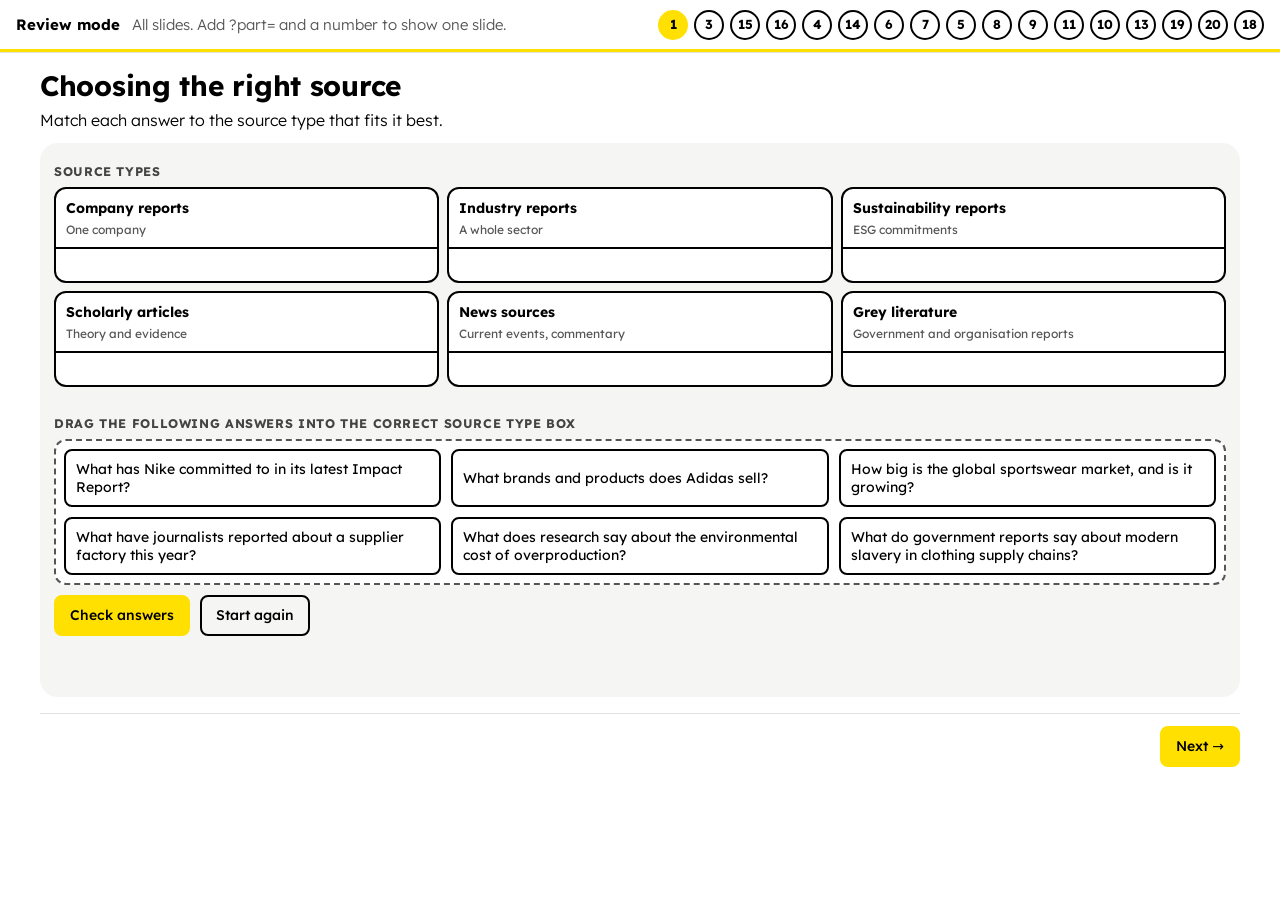
==== business-research.html @ cbb24379 "Add files via upload" ====
<!DOCTYPE html>
<html lang="en-AU">
<head>
<meta charset="utf-8">
<meta name="viewport" content="width=device-width, initial-scale=1, viewport-fit=cover">
<title>Business research skills: MGMT5050 | UNSW Library</title>
<script>(function(){var p=parseInt(new URLSearchParams(location.search).get('part'),10);if(p>0)document.documentElement.classList.add('single');window.__part=p>0?p:0})();</script>
<link rel="preconnect" href="https://fonts.googleapis.com">
<link rel="preconnect" href="https://fonts.gstatic.com" crossorigin>
<link href="https://fonts.googleapis.com/css2?family=Lexend:wght@300;400;500;700&display=swap" rel="stylesheet">
<style>
:root{
  --bg:#ffffff; --ink:#000000; --muted:#555555; --line:#e2e2e2; --panel:#f5f5f3;
  --yellow:#ffe000; --soft:#fff6b8; --on-yellow:#000000;
  --good:#1d7a3a; --bad:#b3261e; --focus:#1a5fd1;
  box-sizing:border-box;
  padding-top:env(safe-area-inset-top,0px);
  padding-bottom:env(safe-area-inset-bottom,0px);
}
@media (prefers-color-scheme:dark){
  :root:not([data-theme="light"]){
    --bg:#161616; --ink:#f3f3f3; --muted:#b5b5b5; --line:#343434; --panel:#202020;
    --soft:#3b3510; --good:#6fd08f; --bad:#ff8a80; --focus:#8ab4ff;
  }
}
:root[data-theme="dark"]{
  --bg:#161616; --ink:#f3f3f3; --muted:#b5b5b5; --line:#343434; --panel:#202020;
  --soft:#3b3510; --good:#6fd08f; --bad:#ff8a80; --focus:#8ab4ff;
}
*,*::before,*::after{box-sizing:inherit}
html{scroll-padding-top:calc(env(safe-area-inset-top,0px) + 70px);scroll-behavior:smooth}
@media (prefers-reduced-motion:reduce){html{scroll-behavior:auto}*{transition:none!important;animation:none!important}}
body{margin:0;background:var(--bg);color:var(--ink);font-family:"Lexend",system-ui,-apple-system,"Segoe UI",sans-serif;font-weight:300;line-height:1.6;font-size:17px}
body::after{content:"";position:fixed;top:0;right:0;width:clamp(0px,4vw,56px);height:100%;background:var(--yellow);z-index:0;pointer-events:none}
@media (max-width:720px){body::after{display:none}}
strong,b{font-weight:500}
a{color:inherit;text-decoration-color:var(--yellow);text-decoration-thickness:3px;text-underline-offset:3px}
:focus-visible{outline:3px solid var(--focus);outline-offset:2px}
.wrap{max-width:1040px;margin:0 auto;padding:0 24px;position:relative;z-index:1}
@media (min-width:721px){.wrap{padding-right:calc(24px + 4vw)}}
.bar{position:sticky;top:0;z-index:10;background:var(--bg);border-bottom:1px solid var(--line);padding-top:env(safe-area-inset-top,0px)}
.bar .wrap{display:flex;align-items:center;gap:16px;min-height:60px;flex-wrap:wrap}
.brand{font-weight:700;font-size:15px;white-space:nowrap}
.nav{display:flex;gap:4px;overflow-x:auto;flex:1;scrollbar-width:none}
.nav::-webkit-scrollbar{display:none}
.nav a{text-decoration:none;font-size:14px;padding:6px 10px;border-radius:6px;white-space:nowrap;font-weight:400}
.nav a:hover{background:var(--panel)}
.nav a .n{display:inline-grid;place-items:center;width:20px;height:20px;border-radius:50%;background:var(--yellow);color:var(--on-yellow);font-size:12px;font-weight:700;margin-right:6px}
.hero{padding:56px 0 24px}
.hero h1{font-size:clamp(38px,6.5vw,70px);line-height:1.04;font-weight:700;letter-spacing:-.02em;margin:0 0 18px;max-width:16ch}
.hero h1::after{content:"";display:block;width:110px;height:8px;background:var(--yellow);margin-top:18px}
.hero p{max-width:62ch;font-size:19px;margin:0 0 10px}
.hero .sub{color:var(--muted);font-size:16px}
section{padding:56px 0;border-top:1px solid var(--line)}
.sec-head{display:grid;grid-template-columns:auto 1fr;gap:18px;align-items:start;margin-bottom:22px}
.big-n{width:54px;height:54px;border-radius:50%;background:var(--yellow);color:var(--on-yellow);display:grid;place-items:center;font-weight:700;font-size:26px}
h2{font-size:clamp(28px,4vw,40px);line-height:1.1;margin:4px 0 8px;font-weight:700;letter-spacing:-.01em}
h3{font-size:21px;margin:34px 0 10px;font-weight:500}
.lead{max-width:64ch;margin:0}
.muted{color:var(--muted)}
.small{font-size:14px}
p{max-width:68ch}
.tip{display:flex;gap:14px;align-items:flex-start;background:var(--soft);border-radius:12px;padding:14px 18px;margin:18px 0;max-width:760px}
.tip .ic{flex:none;width:30px;height:30px;border-radius:50%;background:var(--yellow);color:var(--on-yellow);display:grid;place-items:center;font-weight:700}
.tip p{margin:0}
.btn{font:inherit;font-weight:500;font-size:15px;padding:9px 16px;border-radius:8px;border:2px solid var(--yellow);background:var(--yellow);color:var(--on-yellow);cursor:pointer;text-decoration:none;display:inline-block}
.btn.ghost{background:transparent;border-color:var(--ink);color:var(--ink)}
.btn:disabled{opacity:.45;cursor:not-allowed}
.actions{display:flex;gap:10px;flex-wrap:wrap;align-items:center;margin-top:16px}
.panel{background:var(--panel);border-radius:18px;padding:22px;margin-top:14px}
.status{margin:12px 0 0;font-weight:500;min-height:1.6em}
/* sorter */
.pool{display:flex;flex-wrap:wrap;gap:8px;min-height:56px;padding:10px;border:2px dashed var(--muted);border-radius:12px;margin-bottom:16px;background:var(--bg)}
.pool:empty::before{content:"All cards placed. Select Check answers.";color:var(--muted);font-size:15px;padding:6px}
.card{font:inherit;font-weight:400;font-size:15px;line-height:1.4;padding:8px 12px;border-radius:8px;border:2px solid var(--ink);background:var(--bg);color:var(--ink);cursor:grab;text-align:left;touch-action:manipulation}
.card[aria-pressed="true"]{background:var(--yellow);border-color:var(--yellow);color:#000}
.card.ok{border-color:var(--good);box-shadow:inset 6px 0 0 var(--good)}
.card.no{border-color:var(--bad);box-shadow:inset 6px 0 0 var(--bad)}
.bins{display:grid;grid-template-columns:repeat(auto-fit,minmax(190px,1fr));gap:12px}
.bin{border:2px solid var(--ink);border-radius:12px;background:var(--bg);min-height:130px;display:flex;flex-direction:column;cursor:pointer}
.bin.over{background:var(--soft)}
.bin .bh{font:inherit;font-weight:700;font-size:16px;text-align:left;border:0;border-bottom:2px solid var(--ink);background:transparent;color:var(--ink);padding:10px 12px;cursor:pointer}
.bin .bh small{display:block;font-weight:400;font-size:13px;color:var(--muted)}
.bin .bc{padding:10px;display:flex;flex-direction:column;gap:6px;flex:1}
.why{list-style:none;padding:0;margin:14px 0 0;max-width:760px}
.why li{padding:10px 0;border-top:1px solid var(--line);font-size:15px}
.why li b{font-weight:700}
.v.ok{color:var(--good);font-weight:700}.v.no{color:var(--bad);font-weight:700}
/* questions */
.q{background:var(--panel);border-radius:14px;padding:18px 20px;margin-top:12px;max-width:820px}
.q .qt{font-weight:500;font-size:18px;margin:0 0 12px}
.choices{display:flex;gap:8px;flex-wrap:wrap}
.choice{font:inherit;font-weight:500;font-size:15px;padding:9px 16px;border-radius:10px;border:2px solid var(--ink);background:var(--bg);color:var(--ink);cursor:pointer;text-align:left}
.choice:disabled{cursor:default;opacity:.5}
.choice.right{background:var(--good);color:#fff;border-color:var(--good);opacity:1}
.choice.wrong{border-color:var(--bad);opacity:1}
.fb{margin:12px 0 0;min-height:0}
/* inputs */
label.f{display:block;font-weight:500;font-size:15px;margin-bottom:4px}
input[type=text],textarea{width:100%;font:inherit;font-weight:400;padding:10px 12px;border:2px solid var(--line);border-radius:8px;background:var(--bg);color:var(--ink)}
input[type=text]:focus,textarea:focus{border-color:var(--ink);outline:none}
.out{margin:14px 0;border:2px solid var(--ink);border-radius:12px;overflow:hidden}
.out .hd{display:flex;justify-content:space-between;align-items:center;gap:8px;padding:8px 12px;background:var(--ink);color:var(--bg);font-size:14px;font-weight:500;flex-wrap:wrap}
.out code{display:block;padding:14px;font-family:ui-monospace,Menlo,Consolas,monospace;font-size:15px;overflow-x:auto;white-space:pre-wrap;word-break:break-word;background:var(--bg)}
.cols{display:grid;grid-template-columns:repeat(auto-fit,minmax(230px,1fr));gap:18px;margin-top:14px}
.cols > div{border-left:4px solid var(--yellow);padding:4px 0 4px 14px}
.cols h4{margin:0 0 4px;font-size:17px;font-weight:700}
.cols p{margin:0;font-size:15px}
.reflect{border:2px solid var(--ink);border-radius:14px;padding:18px 20px;margin-top:18px;max-width:820px}
.reflect h3{margin-top:0}
.reflect ol{margin:0;padding-left:1.2em}
.reflect li{margin:6px 0}
footer{padding:40px 0 60px;border-top:1px solid var(--line);font-size:14px;color:var(--muted)}
.sr{position:absolute;left:-9999px}

html,body{height:100%;overflow:hidden}
body{font-size:16px}
body::after{display:none}
.top{height:52px;display:flex;align-items:center;gap:12px;padding:0 16px;border-bottom:3px solid var(--yellow);background:var(--bg)}
.top .brand{font-weight:700;font-size:15px;white-space:nowrap}
.top .ttl{font-size:15px;color:var(--muted);white-space:nowrap;overflow:hidden;text-overflow:ellipsis;flex:1;min-width:0}
.dots{display:flex;gap:6px}
.dot{font:inherit;width:30px;height:30px;border-radius:50%;border:2px solid var(--ink);background:var(--bg);color:var(--ink);font-weight:700;font-size:13px;cursor:pointer;padding:0}
.dot[aria-current="step"]{background:var(--yellow);border-color:var(--yellow);color:#000}
.arrow{font:inherit;font-weight:500;font-size:14px;padding:6px 12px;border-radius:8px;border:2px solid var(--ink);background:var(--bg);color:var(--ink);cursor:pointer}
.arrow:disabled{opacity:.35;cursor:default}
@media (max-width:620px){.top .ttl{display:none}}
.deck{height:calc(100% - 52px);display:flex;overflow-x:auto;overflow-y:hidden;scroll-snap-type:x mandatory;scroll-behavior:smooth;scrollbar-width:none}
.deck::-webkit-scrollbar{display:none}
.done{background:var(--soft);border-radius:8px;padding:7px 14px;font-size:14px}
.dots::before{content:"";font-size:13px;color:var(--muted);align-self:center;margin-right:4px}
.slide{flex:0 0 100%;height:100%;overflow-y:auto;scroll-snap-align:start;padding:18px 24px 28px}
.slide .in{max-width:1200px;margin:0 auto}
.sh{display:flex;gap:12px;align-items:center;margin-bottom:6px}
.sh .big-n{width:38px;height:38px;font-size:19px;flex:none}
.sh h2{font-size:clamp(22px,3vw,28px);margin:0}
.slide .lead{font-size:15px;margin:0 0 10px;max-width:none}
.slide .tip{margin:12px 0;padding:10px 14px}
.slide .tip p{font-size:15px}
.panel{padding:14px;margin-top:8px}
.card{font-size:14px;padding:6px 10px}
.pool{min-height:44px;padding:8px;gap:6px;margin-bottom:0}
.bins{grid-template-columns:repeat(auto-fit,minmax(140px,1fr));gap:8px}
.bin{min-height:96px}
.bin .bh{font-size:14px;padding:8px 10px}
.bin .bh small{font-size:12px}
.bin .bc{padding:6px;gap:4px}
.why li{font-size:14px;padding:6px 0}
.status{margin-top:8px}
.actions{margin-top:10px}
.btn{font-size:14px;padding:7px 14px}
@media (min-width:860px){
 .sorter{display:grid;grid-template-columns:minmax(0,1fr) minmax(0,1.35fr);gap:12px;align-items:start}
 .sorter > *{grid-column:1/-1}
 .sorter > .pool{grid-column:1;flex-direction:column;align-items:stretch}
 .sorter > .bins{grid-column:2}
 .sorter .pool .card{width:100%}
}
.q{padding:12px 16px;margin-top:8px;max-width:none}
.q .qt{font-size:16px;margin-bottom:8px}
.choice{font-size:14px;padding:7px 12px}
.cols{gap:14px;margin-top:6px}
.cols p{font-size:14px}
.reflect{padding:12px 16px;margin-top:12px;max-width:none}
.reflect h3{font-size:17px;margin:0 0 6px}
.check li{padding:5px 0;font-size:15px}
.check{list-style:none;padding:0;margin:0}
.check li{display:flex;gap:10px;align-items:flex-start;border-top:1px solid var(--line)}
.check input{width:18px;height:18px;margin-top:4px;accent-color:var(--ink);flex:none}
.swot .bins{grid-template-columns:repeat(2,minmax(0,1fr))}
.nextbar{display:flex;justify-content:space-between;margin-top:16px;padding-top:12px;border-top:1px solid var(--line)}
.note{font-size:13px;color:var(--muted);margin:0 0 4px;max-width:none}
.sorter > p.small{margin:0 0 2px}
.bin{min-height:110px}
@media (prefers-reduced-motion:reduce){.deck{scroll-behavior:auto}}

.card.ok::before,.choice.right::before,.mk.ok::before{content:"✓ ";font-weight:700}
.card.no::before,.choice.wrong::before,.mk.no::before{content:"✗ ";font-weight:700}
.types{display:grid;grid-template-columns:repeat(auto-fit,minmax(170px,1fr));gap:8px;margin:6px 0 4px}
.types div{border-left:4px solid var(--yellow);padding:2px 0 2px 10px;font-size:14px}
.types b{display:block;font-weight:700}
.src{display:grid;grid-template-columns:repeat(auto-fit,minmax(260px,1fr));gap:10px}
.srccard{background:var(--bg);border:2px solid var(--ink);border-radius:12px;padding:12px 14px}
.srccard .tag{display:inline-block;background:var(--ink);color:var(--bg);font-size:12px;font-weight:500;border-radius:4px;padding:1px 8px;margin-bottom:6px}
.srccard dl{display:grid;grid-template-columns:auto 1fr;gap:2px 10px;margin:0 0 8px;font-size:14px}
.srccard dt{font-weight:500}.srccard dd{margin:0}
.srccard .qt{font-size:15px;font-weight:500;margin:6px 0}
.srccard .choices{flex-direction:column}
.chips{display:flex;flex-wrap:wrap;gap:6px;margin:6px 0}
.chips span{background:var(--soft);border-radius:999px;padding:3px 12px;font-size:14px}
.reveal{font:inherit;font-size:14px;font-weight:500;background:transparent;border:2px solid var(--ink);color:var(--ink);border-radius:8px;padding:6px 12px;cursor:pointer}
.reveal[aria-expanded="true"]{background:var(--soft)}
.revealed{margin:8px 0 0}
.mt{display:grid;gap:8px;max-width:820px}
.mrow{display:grid;grid-template-columns:minmax(0,1fr) minmax(0,1.4fr);gap:10px;align-items:center;background:var(--bg);border:2px solid var(--line);border-radius:10px;padding:8px 12px}
.mrow label{font-weight:500;font-size:15px}
.mrow select{font:inherit;font-size:14px;padding:6px;border:2px solid var(--ink);border-radius:6px;background:var(--bg);color:var(--ink);width:100%}
.mk{font-size:14px;grid-column:1/-1}
.mk.ok{color:var(--good)}.mk.no{color:var(--bad)}
@media (max-width:620px){.mrow{grid-template-columns:1fr}}
/* search simulation */
.sim{background:var(--bg);border:2px solid var(--ink);border-radius:12px;padding:14px}
.sim .simhd{font-weight:700;font-size:16px;margin:0 0 2px}
.sim .simsub{font-size:13px;color:var(--muted);margin:0 0 10px}
.srow{display:grid;grid-template-columns:90px minmax(0,1fr) 150px;gap:8px;margin-bottom:8px}
.srow .op{font-weight:700;font-size:14px;align-self:center;text-align:center;border:2px solid var(--line);border-radius:6px;padding:6px 0}
.srow input,.srow select{font:inherit;font-size:14px;padding:8px 10px;border:2px solid var(--line);border-radius:6px;background:var(--bg);color:var(--ink);width:100%}
.srow input[readonly]{background:var(--panel)}
@media (max-width:620px){.srow{grid-template-columns:70px 1fr}.srow select{grid-column:2}}
.tabs{display:flex;gap:4px;border-bottom:2px solid var(--line);margin:12px 0 10px}
.tabs button{font:inherit;font-size:14px;font-weight:500;background:transparent;border:0;border-bottom:3px solid transparent;padding:6px 12px;cursor:pointer;color:var(--ink);margin-bottom:-2px}
.tabs button[aria-selected="true"]{border-bottom-color:var(--yellow)}
.jlist{list-style:none;padding:0;margin:0;display:grid;grid-template-columns:repeat(auto-fit,minmax(250px,1fr));gap:4px 16px}
.jlist li{display:flex;gap:8px;align-items:flex-start;font-size:14px;padding:4px 0}
.jlist input{width:18px;height:18px;margin-top:2px;accent-color:var(--ink);flex:none}
.jlist .warn{color:var(--bad);font-size:13px;display:block}
.plan{display:grid;grid-template-columns:repeat(auto-fit,minmax(220px,1fr));gap:10px}
.rec{background:var(--bg);border:2px solid var(--ink);border-radius:12px;padding:12px 14px;max-width:620px}
.rec dl{display:grid;grid-template-columns:auto 1fr;gap:4px 12px;margin:0;font-size:14px}
.rec dt{font-weight:500}.rec dd{margin:0}
.rec dd.blank{color:var(--muted);font-style:italic}
.video{position:relative;width:100%;max-width:640px;aspect-ratio:16/9;border:2px solid var(--ink);border-radius:12px;overflow:hidden;background:#000}
.video iframe{position:absolute;inset:0;width:100%;height:100%;border:0}
.two{display:grid;grid-template-columns:minmax(0,1fr) minmax(0,1fr);gap:16px;align-items:start}
@media (max-width:860px){.two{grid-template-columns:1fr}}
.links a{font-weight:500}

.across .bins{grid-template-columns:repeat(auto-fit,minmax(120px,1fr))}
@media (max-width:900px){.across .bins{grid-template-columns:repeat(3,minmax(0,1fr))}}
@media (max-width:520px){.across .bins{grid-template-columns:repeat(2,minmax(0,1fr))}}
.across.sorter{display:block}
.across .pool{flex-direction:row;margin-bottom:10px}
.across .pool .card{width:auto}
.dbs{display:grid;grid-template-columns:repeat(auto-fit,minmax(210px,1fr));gap:10px;margin-top:6px}
.db{background:var(--bg);border:2px solid var(--ink);border-radius:12px;padding:12px 14px}
.db h4{margin:0 0 4px;font-size:16px}.db p{margin:0;font-size:14px}
.rank{list-style:none;padding:0;margin:0;max-width:620px;counter-reset:r}
.rank li{counter-increment:r;display:grid;grid-template-columns:30px 1fr auto;gap:10px;align-items:center;background:var(--bg);border:2px solid var(--ink);border-radius:10px;padding:6px 10px;margin-bottom:6px;font-size:15px}
.rank li::before{content:counter(r);width:26px;height:26px;border-radius:50%;background:var(--yellow);color:#000;display:grid;place-items:center;font-weight:700;font-size:14px}
.rank li.ok{border-color:var(--good)}.rank li.no{border-color:var(--bad)}
.rank li.ok span.t::before{content:"✓ ";font-weight:700;color:var(--good)}.rank li.no span.t::before{content:"✗ ";font-weight:700;color:var(--bad)}
.mv{font:inherit;border:2px solid var(--line);background:var(--bg);color:var(--ink);border-radius:6px;width:34px;height:30px;cursor:pointer}
.radios{display:flex;flex-wrap:wrap;gap:6px 14px;margin:4px 0 8px}
.radios label{display:flex;gap:6px;align-items:center;font-size:15px}
.radios input{accent-color:var(--ink);width:18px;height:18px}
.help{border-radius:24px 8px 24px 8px;background:var(--yellow);color:#000;padding:26px 24px;text-align:center;max-width:860px;margin:0 auto}
.help .big{font-size:clamp(26px,4vw,36px);font-weight:700;line-height:1.15;margin:0 0 6px}
.help .sub{font-size:17px;margin:0 auto 18px;max-width:none}
.hcards{display:grid;grid-template-columns:repeat(auto-fit,minmax(240px,1fr));gap:12px;text-align:left}
.hcard{background:#fff;color:#111;border-radius:14px;padding:18px;display:flex;flex-direction:column;gap:8px}
.hcard h3{margin:0;font-size:20px;color:#111}
.hcard p{margin:0;font-size:15px;color:#333;flex:1}
.hcard ul{margin:0;padding-left:1.1em;font-size:15px;color:#333}
.hcard a.go{align-self:flex-start;background:#111;color:#fff;border-radius:999px;padding:10px 20px;font-weight:500;text-decoration:none;font-size:15px}
.hcard a.go:focus-visible{outline:3px solid #1a5fd1;outline-offset:2px}
@media (max-width:640px){.hcards{grid-template-columns:1fr!important}}
.help .foot{margin:16px 0 0;font-size:15px;max-width:none}
.vlink{font-size:14px;margin:6px 0 0}
.cols.pills h4{display:inline-block;background:var(--yellow);color:#000;padding:2px 12px;border-radius:6px;margin-bottom:6px}
.cols.pills > div{border-left:0;padding-left:0}
#p2 .cols{margin-bottom:6px}
#p2 .src{grid-template-columns:repeat(auto-fit,minmax(320px,1fr));gap:18px;margin-top:8px}
#p2 .srccard{padding:16px 18px}
#p2 .srccard .choices{flex-direction:row;flex-wrap:wrap}
.simfoot{display:grid;grid-template-columns:minmax(0,1.6fr) auto;gap:14px;align-items:start;margin-top:12px}
@media (max-width:760px){.simfoot{grid-template-columns:1fr}}
.jlist{grid-template-columns:repeat(2,minmax(0,1fr))!important}
@media (max-width:560px){.jlist{grid-template-columns:1fr!important}}
.tryrow{margin-top:14px}
.tryin{display:flex;gap:8px}.tryin input{flex:1}
.revealed .types{margin-top:8px}
#p1 .reveal{margin-top:10px}
.help2{display:grid;grid-template-columns:minmax(0,1fr) minmax(0,1.2fr);border-radius:18px;overflow:hidden;border:3px solid #111;max-width:980px;margin:0 auto}
@media (max-width:760px){.help2{grid-template-columns:1fr}}
.h2l{background:#111;color:#fff;padding:28px 26px;display:flex;flex-direction:column;justify-content:center}
.h2l .kick{margin:0 0 8px;font-size:14px;font-weight:500;letter-spacing:.08em;text-transform:uppercase;color:#ffe000}
.h2l .big{margin:0 0 12px;font-size:clamp(30px,4.2vw,44px);font-weight:700;line-height:1.08}
.h2l .big span{background:#ffe000;color:#111;padding:0 8px;border-radius:6px;box-decoration-break:clone;-webkit-box-decoration-break:clone}
.h2l .sub{margin:0;font-size:16px;color:#eee;max-width:none}
.h2r{background:#fff;color:#111;padding:22px 24px;display:flex;flex-direction:column;gap:12px;justify-content:center}
.hc.main{border:2px solid #111;border-radius:14px;padding:16px 18px;box-shadow:6px 6px 0 #ffe000}
.hc .lab{margin:0 0 6px;font-size:20px;font-weight:700}
.hc p{margin:0 0 8px;font-size:15px;color:#333;max-width:none}
.hc ul{list-style:none;padding:0;margin:0 0 12px;font-size:15px}
.hc li{padding:2px 0}.hc li::before{content:"✓ ";font-weight:700}
.hc a.go{display:inline-block;background:#ffe000;color:#111;border:2px solid #111;border-radius:999px;padding:10px 22px;font-weight:700;text-decoration:none}
.hc a.go:hover{background:#111;color:#ffe000}
.hc .note2{margin:10px 0 0;font-size:14px}
.h2r .alt{margin:0;font-size:15px;color:#333;max-width:none}
.h2r a{color:#111}
.hint{background:var(--panel);border-left:5px solid var(--yellow);border-radius:6px;padding:8px 12px;margin:0 0 10px;font-size:15px;max-width:none}
.qchips{display:flex;flex-wrap:wrap;gap:6px;margin-top:8px}
.qc{font:inherit;font-size:13px;border:1px solid var(--muted);background:var(--bg);color:var(--ink);border-radius:999px;padding:4px 12px;cursor:pointer}
.qc:hover{background:var(--soft)}
.cite{font-size:14px;margin:0;max-width:none;overflow-wrap:anywhere}
.multi{display:grid;gap:8px;max-width:900px}
.mrow2{background:var(--bg);border:2px solid var(--line);border-radius:10px;padding:10px 12px}
.mrow2 .need{font-weight:500;font-size:15px;margin:0 0 6px}
.mrow2 .opts{display:flex;flex-wrap:wrap;gap:6px 16px}
.mrow2 label{display:flex;gap:6px;align-items:center;font-size:14px}
.mrow2 input{width:18px;height:18px;accent-color:var(--ink)}
.mrow2 .mk{display:block;margin-top:4px}
/* stepper */
.stepper{max-width:820px}
.st-count{font-size:13px;color:var(--muted);margin:0 0 4px;font-weight:500;letter-spacing:.03em;text-transform:uppercase}
.st-bar{height:6px;background:var(--line);border-radius:999px;overflow:hidden;margin:0 0 12px}
.st-bar span{display:block;height:100%;background:var(--yellow);transition:width .3s}
.st-q{font-size:19px;font-weight:500;margin:0 0 12px;max-width:none}
.st-fb{min-height:1.6em;margin:12px 0 0;font-size:15px;max-width:none}
.st-nav{display:flex;justify-content:flex-end;margin-top:12px}
/* highlighter */
.abs{background:var(--bg);border:2px solid var(--ink);border-radius:12px;padding:16px 18px;line-height:2.1;max-width:860px;font-size:17px}
.w{font:inherit;color:inherit;background:transparent;border:0;padding:0 2px;cursor:pointer;border-radius:3px}
.w.on{background:var(--yellow);color:#000}
.w.sug{box-shadow:inset 0 -3px 0 var(--good)}
/* boolean builder */
.bb{background:var(--bg);border:2px solid var(--ink);border-radius:12px;padding:14px}
.bb .simhd{font-weight:700;font-size:16px;margin:0 0 2px}.bb .simsub{font-size:13px;color:var(--muted);margin:0 0 10px}
.brow{display:grid;grid-template-columns:62px minmax(0,1fr);gap:8px;align-items:stretch;margin-bottom:8px}
.brow .op{font-weight:700;font-size:13px;display:grid;place-items:center;border:2px solid var(--line);border-radius:6px;background:var(--panel)}
.bzone{border:2px dashed var(--line);border-radius:8px;padding:6px;display:flex;flex-wrap:wrap;gap:6px;align-items:center;min-height:48px;cursor:pointer}
.brow.active .bzone{border-color:var(--ink);border-style:solid;background:var(--soft)}
.bzone input{flex:1;min-width:150px;border:0;background:transparent;font:inherit;font-size:14px;padding:6px;color:var(--ink)}
.bzone input:focus{outline:2px solid var(--focus);border-radius:4px}
.orl{font-size:12px;font-weight:700;color:var(--muted)}
.cap{display:inline-flex;align-items:center;border:2px solid var(--ink);border-radius:999px;background:var(--bg);font-size:14px;overflow:hidden}
.cap .ct{font:inherit;border:0;background:transparent;color:var(--ink);padding:4px 10px;cursor:pointer;font-family:ui-monospace,Menlo,Consolas,monospace}
.cap .ct[aria-expanded="true"]{background:var(--yellow);color:#000}
.cap .cx{font:inherit;border:0;border-left:1px solid var(--line);background:transparent;color:var(--muted);padding:4px 8px;cursor:pointer}
.capmenu{width:100%;display:flex;flex-wrap:wrap;gap:6px;align-items:center;background:var(--panel);border-radius:8px;padding:6px 8px;font-size:13px}
.capmenu button{font:inherit;font-size:13px;border:2px solid var(--ink);background:var(--bg);color:var(--ink);border-radius:6px;padding:3px 8px;cursor:pointer}
.capmenu button[aria-pressed="true"]{background:var(--yellow);border-color:var(--yellow);color:#000}
.capmenu .w8{color:var(--bad);font-weight:500}
.tray{margin-top:12px;border-top:2px solid var(--line);padding-top:10px}
.tray .tg{font-size:13px;font-weight:700;color:var(--muted);margin:6px 0 4px;text-transform:uppercase;letter-spacing:.04em}
.tray .tl{display:flex;flex-wrap:wrap;gap:6px}
.tcap{font:inherit;font-size:14px;border:2px solid var(--ink);border-radius:999px;background:var(--soft);color:var(--ink);padding:4px 12px;cursor:pointer}
.tcap:hover{background:var(--yellow);color:#000}
.legend{display:grid;grid-template-columns:repeat(auto-fit,minmax(170px,1fr));gap:8px;margin:12px 0 0}
.legend div{background:var(--panel);border-radius:8px;padding:8px 10px;font-size:13px}
.legend b{font-family:ui-monospace,Menlo,Consolas,monospace;font-size:15px;display:block}
.nest{background:var(--soft);border-radius:8px;padding:10px 12px;margin-top:12px;font-size:14px}
.nest p{margin:0;max-width:none}
#bbOut .br{color:var(--bad);font-weight:700}
.qz{max-width:1000px}
.qzh{background-color:#ffe000;background-image:linear-gradient(100deg,#ffe000 50%,rgba(255,224,0,0) 80%),repeating-linear-gradient(-6deg,rgba(255,255,255,0) 0,rgba(255,255,255,0) 11px,#fff 11px,#fff 14px);border-radius:8px;padding:28px 30px;color:#000}
.qzh .kick{margin:0 0 6px;font-size:14px;font-weight:700;letter-spacing:.08em;text-transform:uppercase;max-width:none}
.qzh .big{margin:0 0 8px;font-size:clamp(34px,5vw,54px);font-weight:700;line-height:1.02;max-width:none}
.qzh .sub{margin:0;font-size:18px;max-width:none}
.qzr{display:grid;grid-template-columns:minmax(0,1fr) minmax(0,1fr);gap:14px;margin-top:14px}
@media (max-width:700px){.qzr{grid-template-columns:1fr}}
.qzd{background:#111;color:#fff;border-radius:8px;padding:18px 22px}
.qzd ul{margin:6px 0 0;padding-left:20px;font-size:16px;line-height:1.7}
.qzw{background:#fff;color:#111;border:2px solid #111;border-radius:8px;padding:18px 22px;box-shadow:6px 6px 0 #ffe000}
.qz .k{margin:0 0 8px;font-size:13px;font-weight:700;letter-spacing:.06em;text-transform:uppercase;max-width:none}
.qzd .k{color:#ffe000}.qzw .k{color:#555}
.qzw .t{margin:0 0 2px;font-size:19px;font-weight:700;max-width:none}
.qzw .s{margin:0 0 12px;font-size:15px;color:#333;max-width:none}
.libframe{height:100vh;border:1px solid var(--line)}
.libframe iframe{display:block;width:100%;height:100%;border:0}
.single #p18{padding:0}.single #p18 .in{max-width:none}.single #p18 .libframe{border:0}
/* single-slide mode for LibWizard */
.single .sh{position:absolute;left:-9999px}
.single .top{display:none}
.single,.single body{height:auto;overflow:auto}
.single .deck{display:block;height:auto;overflow:visible}
.single .slide{display:none;height:auto;overflow:visible;padding-top:14px}
.single .slide.show{display:block}
.single .nextbar{display:none}
/* ===== v3 additions ===== */
.note{font-size:14px!important;color:var(--muted)}
.ins{font-size:14px;color:var(--muted);margin:0 0 8px;max-width:none;white-space:nowrap;overflow:hidden;text-overflow:ellipsis}
@media (max-width:700px){.ins{white-space:normal}}
.slide .lead{font-size:16px;color:var(--ink)}
/* top strip: gamification + new tab */
.gbar{position:sticky;top:0;z-index:30;display:flex;align-items:center;gap:12px;background:#111;color:#fff;padding:7px 14px;font-size:14px;margin:-14px -24px 14px}
.gbar .gp{background:var(--yellow);color:#000;font-weight:700;border-radius:999px;padding:2px 12px;white-space:nowrap}
.gbar .gt{flex:1;max-width:220px;height:8px;background:#444;border-radius:999px;overflow:hidden}
.gbar .gt span{display:block;height:100%;width:0;background:var(--yellow);transition:width .4s}
.gbar .gc,.gbar .gb{white-space:nowrap;color:#eee}
.gbar .ntab{margin-left:auto;display:inline-flex;align-items:center;gap:6px;font:inherit;font-size:13px;font-weight:700;background:#fff;color:#000;border:0;border-radius:6px;padding:5px 10px;min-height:28px;cursor:pointer}
.gbar .ntab:hover{background:var(--yellow)}
.gbar .ntab svg{width:15px;height:15px}
@media (max-width:640px){.gbar .gt,.gbar .gb{display:none}}
.toast{position:fixed;right:18px;bottom:18px;z-index:60;background:#fff;color:#111;border:3px solid #111;border-radius:14px;box-shadow:6px 6px 0 var(--yellow);padding:12px 16px;display:flex;gap:12px;align-items:center;max-width:340px;transform:translateY(20px);opacity:0;transition:all .3s}
.toast.on{transform:none;opacity:1}
.toast .ti{width:48px;height:48px;border-radius:50%;background:var(--yellow);border:3px solid #111;display:grid;place-items:center;font-size:24px;flex:none}
.toast .tk{display:block;font-size:12px;letter-spacing:.06em;text-transform:uppercase;color:#555}
.toast .tt{display:block;font-size:17px}.toast .ts{font-size:14px;color:#333}
@media (prefers-reduced-motion:reduce){.toast{transition:none}}
/* pop-overs */
.popwrap{position:relative;display:inline-block}
.pop{position:absolute;z-index:40;top:calc(100% + 8px);left:0;width:min(320px,80vw);background:#fff;color:#111;border:2px solid #111;border-radius:12px;box-shadow:5px 5px 0 var(--yellow);padding:12px 40px 12px 14px;font-size:14px;line-height:1.5;text-align:left;font-weight:400}
.pop.right{left:auto;right:0}
.pop p{margin:0 0 6px;max-width:none}.pop p:last-child{margin:0}
.pop .ph{font-weight:700;font-size:15px;margin-bottom:4px}
.pclose{position:absolute;top:6px;right:6px;width:28px;height:28px;border-radius:50%;border:2px solid #111;background:#fff;color:#111;font-size:16px;line-height:1;display:grid;place-items:center;padding:0;cursor:pointer}
.pclose:hover{background:var(--yellow)}
.gnum{width:28px;height:28px;border-radius:50%;background:var(--yellow);color:#000;border:2px solid #111;font:inherit;font-weight:700;font-size:14px;display:inline-grid;place-items:center;padding:0;cursor:pointer;flex:none}
.gnum[aria-expanded="true"]{background:#111;color:var(--yellow)}
.linkbtn{font:inherit;font-size:14px;background:none;border:0;padding:2px 0;color:var(--ink);text-decoration:underline;text-decoration-color:var(--yellow);text-decoration-thickness:3px;text-underline-offset:3px;cursor:pointer}
/* tick-all stepper */
.ticks{border:0;margin:0;padding:0;display:grid;gap:6px}
.ticks label{display:flex;gap:10px;align-items:center;border:2px solid var(--line);border-radius:10px;padding:8px 12px;font-size:15px;background:var(--bg);cursor:pointer}
.ticks label.right{border-color:var(--good)}
.ticks input{width:18px;height:18px;accent-color:#111}
/* slide 1: six boxes above cards */
#p1 .bins{grid-template-columns:repeat(3,minmax(0,1fr))}
#p1 .bin{min-height:96px}
#p1 .pool{margin:12px 0 0}
/* slide 2: report layout */
.rep{display:grid;grid-template-columns:270px minmax(0,1fr);gap:14px;align-items:stretch}
@media (max-width:820px){.rep{grid-template-columns:1fr}}
.side{background:var(--panel);border-left:6px solid var(--yellow);border-radius:10px;padding:14px 16px;display:flex;flex-direction:column;gap:10px}
.side p{margin:0;font-size:14px;max-width:none}
.pill{display:inline-block;background:var(--yellow);color:#000;font-weight:700;border-radius:6px;padding:2px 10px;font-size:14px;margin-bottom:2px}
.side .chips span{background:#fff;border:1px solid var(--line)}
.side .k{font-size:13px;font-weight:700;letter-spacing:.05em;text-transform:uppercase;color:#333;margin:0}
.grid22{display:grid;grid-template-columns:repeat(2,minmax(0,1fr));gap:12px}
@media (max-width:640px){.grid22{grid-template-columns:1fr}}
.rc{border:2px solid #111;border-radius:12px;overflow:hidden;display:flex;flex-direction:column;background:var(--bg)}
.rc .rh{background:var(--yellow);color:#000;padding:7px 12px;display:flex;justify-content:space-between;align-items:center;font-weight:700;font-size:14px}
.rc .rh span{font-size:12px;background:#111;color:var(--yellow);border-radius:4px;padding:1px 7px}
.rc .rb{padding:10px 12px;display:flex;flex-direction:column;gap:6px;flex:1}
.rc .meta{font-size:13px;color:#333;margin:0}
.rc .q{background:transparent;padding:0;margin:0}
.rc .q .qt{font-size:15px;margin-bottom:8px}
.rc .choice{font-size:13px;padding:6px 10px}
/* slide 15: tabs + tagging */
.tabs2{display:flex;gap:6px;margin:0 0 12px}
.tabs2 button{font:inherit;font-size:14px;font-weight:700;border:2px solid #111;background:#fff;color:#111;border-radius:999px;padding:6px 14px;cursor:pointer}
.tabs2 button[aria-selected="true"]{background:var(--yellow)}
.tagbar{display:flex;gap:8px;flex-wrap:wrap;align-items:center;margin:0 0 10px;font-size:14px}
.tag{font:inherit;font-size:14px;font-weight:700;border-radius:8px;padding:5px 12px;cursor:pointer;border:2px solid #111;background:#fff;color:#111}
.tag[aria-pressed="true"]{outline:3px solid var(--focus);outline-offset:2px}
.tag.t-task,.wq.t-task{background:#111;color:#fff;border-color:#111}
.tag.t-con,.wq.t-con{background:var(--yellow);color:#000;border-color:#111}
.tag.t-lim,.wq.t-lim{background:#fff;color:#111;border:2px dashed #111}
.qline{font-size:21px;line-height:2.2;background:var(--bg);border:2px solid #111;border-radius:12px;padding:12px 16px}
.wq{font:inherit;font-size:20px;border:2px solid transparent;background:transparent;color:var(--ink);border-radius:8px;padding:2px 8px;cursor:pointer;margin:0 1px}
.wq:hover{border-color:var(--line)}
.wq .wt{display:block;font-size:11px;font-weight:700;letter-spacing:.04em;text-transform:uppercase;line-height:1}
.qfb{list-style:none;margin:10px 0 0;padding:0;font-size:14px}.qfb li{padding:4px 0}
.abs{background:var(--bg);border:2px solid #111;border-radius:12px;padding:14px 16px;line-height:2;font-size:17px}
.w{font:inherit;color:inherit;background:transparent;border:0;padding:0 2px;cursor:pointer;border-radius:3px}
.w.on{background:var(--yellow);color:#000}.w.sug{box-shadow:inset 0 -3px 0 var(--good)}
/* slide 14: Boolean builder */
.bblay{display:grid;grid-template-columns:270px minmax(0,1fr);gap:14px;align-items:start}
@media (max-width:820px){.bblay{grid-template-columns:1fr}}
.bank{background:var(--panel);border-radius:12px;padding:12px 14px}
.bank h3{margin:0 0 2px;font-size:16px}
.bank .hint2{margin:0 0 4px;font-size:13px;color:#333}
.bank .tg{font-size:12px;font-weight:700;letter-spacing:.05em;text-transform:uppercase;color:#333;margin:10px 0 5px}
.bank .tl{display:flex;flex-wrap:wrap;gap:5px}
.tcap{font:inherit;font-size:13px;border:2px solid #111;border-radius:999px;background:#fff6b8;color:#111;padding:3px 10px;cursor:pointer}
.tcap:hover{background:var(--yellow)}
.tcap.used{background:#111;color:var(--yellow)}
.own label{display:block;font-size:13px;font-weight:700;margin:12px 0 4px}
.own input{width:100%;font:inherit;font-size:14px;padding:7px 10px;border:2px solid var(--line);border-radius:8px;background:var(--bg);color:var(--ink)}
.bb{border:2px solid #111;border-radius:12px;padding:12px 14px;background:var(--bg)}
.bb .simhd{font-weight:700;font-size:15px;margin:0 0 8px}
.brow{display:grid;grid-template-columns:78px minmax(0,1fr) 140px 30px;gap:8px;align-items:stretch;margin-bottom:8px}
.brow .op{display:flex;align-items:center;justify-content:center;gap:6px;font-weight:700;font-size:13px;border:2px solid var(--line);border-radius:6px;background:var(--panel)}
.brow .op.blank{border:0;background:transparent}
.brow select{font:inherit;font-size:13px;border:2px solid var(--line);border-radius:6px;background:var(--bg);color:var(--ink);padding:0 6px}
.brow .gcell{display:flex;align-items:center;justify-content:center}
.bzone{border:2px dashed var(--line);border-radius:8px;padding:5px;display:flex;flex-wrap:wrap;gap:5px;align-items:center;min-height:44px;cursor:pointer;position:relative}
.brow.active .bzone{border-color:#111;border-style:solid;background:var(--soft)}
.bzone .ph{color:#555;font-size:13px;padding:2px 6px}
.orl{font-size:11px;font-weight:700;color:#555}
.cap{display:inline-flex;align-items:center;border:2px solid #111;border-radius:999px;background:#fff;font-size:13px;overflow:hidden}
.cap .ct{font:inherit;border:0;background:transparent;color:#111;padding:3px 9px;cursor:pointer;font-family:ui-monospace,Menlo,Consolas,monospace}
.cap .ct[aria-expanded="true"]{background:var(--yellow)}
.cap .cx{font:inherit;border:0;border-left:1px solid var(--line);background:transparent;color:#555;padding:3px 8px;cursor:pointer;min-width:26px}
.capmenu{position:relative;width:100%;display:flex;flex-wrap:wrap;gap:6px;align-items:center;background:#fff;border:2px solid #111;border-radius:10px;padding:8px 40px 8px 10px;font-size:13px}
.capmenu .mh{width:100%;font-weight:700;margin:0}
.capmenu button.o{font:inherit;font-size:13px;border:2px solid #111;background:#fff;color:#111;border-radius:6px;padding:3px 8px;cursor:pointer}
.capmenu button.o[aria-pressed="true"]{background:var(--yellow)}
.capmenu button.o[disabled]{opacity:.45;cursor:not-allowed}
.capmenu .rm{font:inherit;font-size:13px;border:0;background:none;color:var(--bad);text-decoration:underline;cursor:pointer}
.capmenu .na{font-size:12px;color:#555;width:100%}
.capmenu .w8{color:var(--bad);font-weight:500;width:100%}
.bbout{margin-top:10px;border:2px solid #111;border-radius:10px;overflow:hidden}
.bbout .hd{display:flex;justify-content:space-between;align-items:center;gap:8px;padding:6px 10px;background:#111;color:#fff;font-size:13px;font-weight:500;flex-wrap:wrap}
.bbout code{display:block;padding:10px;font-family:ui-monospace,Menlo,Consolas,monospace;font-size:13.5px;white-space:pre-wrap;word-break:break-word;background:var(--bg);min-height:2.4em}
.bbout .br{color:var(--bad);font-weight:700}
.minibtn{font:inherit;font-size:12px;font-weight:700;border:0;border-radius:5px;background:#fff;color:#000;padding:3px 9px;cursor:pointer}
.bbgo{display:flex;align-items:center;gap:10px;flex-wrap:wrap;margin-top:10px}
.helplinks{display:flex;gap:16px;margin-top:8px;flex-wrap:wrap}
.helplinks .popwrap .pop{width:min(420px,85vw)}
.legend2{display:grid;gap:6px}.legend2 div{font-size:13px}.legend2 b{font-family:ui-monospace,Menlo,Consolas,monospace;font-size:14px;margin-right:6px}
/* slide 6 */
.two6{display:grid;grid-template-columns:minmax(0,1fr) minmax(0,1.25fr);gap:14px;align-items:start}
@media (max-width:820px){.two6{grid-template-columns:1fr}}
.tbox{border-left:5px solid var(--yellow);background:var(--panel);border-radius:8px;padding:8px 12px;margin-bottom:8px}
.tbox .pill{margin-bottom:4px}.tbox p{margin:0;font-size:14px;max-width:none}
.trybox{border:2px solid #111;border-radius:10px;padding:10px 12px}
.trybox .tryin{display:flex;gap:6px}.trybox input{flex:1;min-width:0}
/* slide 7 prompting */
.pb{display:grid;grid-template-columns:minmax(0,1fr) minmax(0,1fr);gap:14px;align-items:start}
@media (max-width:820px){.pb{grid-template-columns:1fr}}
.pstep{display:grid;grid-template-columns:28px 1fr;gap:10px;align-items:start;margin-bottom:8px}
.pstep .gnum{cursor:default}
.pstep label{display:block;font-weight:700;font-size:14px;margin:0 0 3px}
.pstep input[type=text],.pstep select{width:100%;font:inherit;font-size:14px;padding:6px 9px;border:2px solid var(--line);border-radius:8px;background:var(--bg);color:var(--ink)}
.pstep .cbl{display:flex;gap:8px;align-items:center;font-size:14px;font-weight:400}
.pstep .cbl input{width:18px;height:18px;accent-color:#111}
.pprev{border:2px solid #111;border-radius:10px;overflow:hidden}
.pprev .hd{display:flex;justify-content:space-between;align-items:center;padding:6px 10px;background:#111;color:#fff;font-size:13px;font-weight:500}
.pprev .pt{padding:10px 12px;font-size:14px;line-height:1.5;min-height:5em;background:var(--bg)}
.pcheck{list-style:none;padding:0;margin:10px 0 0;font-size:14px}
.pcheck li{display:flex;gap:8px;align-items:center;padding:3px 0;color:#555}
.pcheck li .bx{width:20px;height:20px;border-radius:5px;border:2px solid #999;display:grid;place-items:center;font-size:13px;font-weight:700;flex:none}
.pcheck li.ok{color:var(--ink)}.pcheck li.ok .bx{background:var(--good);border-color:var(--good);color:#fff}
.airule{margin:10px 0 0;font-size:13px;background:var(--soft);border-radius:8px;padding:8px 10px;max-width:none}
/* slide 9 news */
.newsl{display:grid;grid-template-columns:270px minmax(0,1fr);gap:14px;align-items:start}
@media (max-width:820px){.newsl{grid-template-columns:1fr}}
.dbstack{background:var(--panel);border-left:6px solid var(--yellow);border-radius:10px;padding:12px 14px;display:grid;gap:8px}
.dbstack h4{margin:0;font-size:15px}.dbstack p{margin:0;font-size:13.5px;max-width:none}
/* slide 10 lenses */
.lenses{display:grid;grid-template-columns:repeat(3,minmax(0,1fr));gap:10px;margin-bottom:12px}
@media (max-width:700px){.lenses{grid-template-columns:1fr}}
.lt{font:inherit;text-align:left;border:3px solid var(--c);border-radius:12px;padding:10px 12px;background:var(--bg);color:var(--ink);display:flex;gap:10px;align-items:flex-start;cursor:pointer}
.lt .ic{width:38px;height:38px;border-radius:50%;background:var(--c);display:grid;place-items:center;font-size:19px;flex:none}
.lt b{display:block;font-size:17px;font-weight:700;color:#111}
.lt span.lq{display:block;font-size:14px;color:#222}
.lt.pick{box-shadow:5px 5px 0 #111}
.lt.dim{opacity:.45}
.lt:disabled{cursor:default}
.labs{border:2px solid #111;border-radius:12px;padding:12px 16px;font-size:16px;line-height:1.7;background:var(--bg)}
.labs .lab{font-size:12px;font-weight:700;letter-spacing:.05em;text-transform:uppercase;color:#555;margin:0 0 4px}
.hl{background:linear-gradient(transparent 58%,var(--c) 58%);font-weight:700;padding:0 2px}
.lfb{margin-top:10px;border-left:6px solid var(--c,#ccc);background:var(--panel);border-radius:8px;padding:10px 12px;font-size:15px}
.lfoot{display:flex;justify-content:space-between;align-items:center;gap:10px;margin-top:10px;flex-wrap:wrap}
.refs{list-style:none;margin:0;padding:0}.refs li{padding:6px 0;border-top:1px solid var(--line);font-size:13.5px}.refs li:first-child{border-top:0}
.refs .tg{display:inline-block;font-size:11px;font-weight:700;background:var(--soft);border-radius:4px;padding:0 6px;margin-left:4px}
#refsPop{width:min(560px,90vw);max-height:60vh;overflow:auto;left:auto;right:0;bottom:calc(100% + 8px);top:auto}
.credit{font-size:13px;color:#555;margin:0 0 8px;max-width:none}
/* slide 11 sdgs */
.sdgl{display:grid;grid-template-columns:minmax(0,1fr) minmax(0,1fr);gap:14px;align-items:start}
@media (max-width:820px){.sdgl{grid-template-columns:1fr}}
.reportlink{display:flex;gap:10px;align-items:center;background:var(--soft);border-radius:8px;padding:8px 12px;margin:8px 0;font-size:14px}
/* badge wall */
.wall .bh2{background-color:#ffe000;background-image:linear-gradient(100deg,#ffe000 50%,rgba(255,224,0,0) 82%),repeating-linear-gradient(-6deg,rgba(255,255,255,0) 0,rgba(255,255,255,0) 11px,#fff 11px,#fff 14px);border-radius:8px;padding:22px 26px;color:#000;margin-bottom:12px}
.wall .bh2 .kick{margin:0 0 4px;font-size:13px;font-weight:700;letter-spacing:.08em;text-transform:uppercase;max-width:none}
.wall .bh2 .big{margin:0 0 6px;font-size:clamp(28px,4vw,42px);font-weight:700;line-height:1.05;max-width:none}
.wall .bh2 .sub{margin:0;font-size:17px;max-width:none}
.bgrid{display:grid;grid-template-columns:repeat(4,minmax(0,1fr));gap:10px}
@media (max-width:640px){.bgrid{grid-template-columns:repeat(2,minmax(0,1fr))}}
.bcard{border:2px solid #111;border-radius:12px;padding:12px;text-align:center;background:var(--bg)}
.bcard .bi{width:54px;height:54px;margin:0 auto 6px;border-radius:50%;background:var(--yellow);border:3px solid #111;display:grid;place-items:center;font-size:26px}
.bcard b{display:block;font-size:14px}.bcard span{font-size:12px;color:#333}
.bcard.off{opacity:.4}.bcard.off .bi{background:#ddd}
.wallfoot{display:flex;gap:10px;align-items:center;margin-top:12px;flex-wrap:wrap}

.reportlink{display:block}
#p11 .mrow{padding:6px 10px}
#p11 .video{max-width:none}
#p11 .sdgl{grid-template-columns:minmax(0,0.9fr) minmax(0,1fr)}
#p14 .bblay{grid-template-columns:300px minmax(0,1fr)}
#p14 .bank .tl{gap:4px}
#p14 .tcap{font-size:12.5px;padding:2px 8px}
#p14 .bank .tg{margin:8px 0 4px}

#p11 .stepper .st-q{font-size:16px}
#p11 .stepper .choice{font-size:13px;padding:6px 10px}
#p11 .actions{margin-top:6px}
#p11 .status{margin:4px 0;min-height:0}
#p11 .mt{gap:5px}

.pubhd{display:flex;align-items:center;gap:8px;margin:12px 0 8px;border-top:2px solid var(--line);padding-top:10px}
#p5 .actions{align-items:center}
#p4 .pool,#p6 .pool{margin:10px 0 0}
#p6 .bins{grid-template-columns:repeat(2,minmax(0,1fr))}
#p6 .ins,#p14 .ins{white-space:normal}

/* symmetrical card grids */
#p1 .pool,#p4 .pool{display:grid;grid-template-columns:repeat(3,minmax(0,1fr));gap:10px;align-items:stretch}
#p6 .pool{display:grid;grid-template-columns:repeat(2,minmax(0,1fr));gap:8px;align-items:stretch}
#p1 .pool .card,#p4 .pool .card,#p6 .pool .card{width:100%;min-height:58px;display:flex;align-items:center;font-size:14px;line-height:1.35}
#p1 .pool:empty,#p4 .pool:empty,#p6 .pool:empty{display:block}
@media (max-width:700px){#p1 .pool,#p4 .pool{grid-template-columns:1fr 1fr}#p6 .pool{grid-template-columns:1fr}}

#p5 .srow{grid-template-columns:90px minmax(0,1fr) 150px 30px}
#p5 .srow .gcell{display:flex;align-items:center;justify-content:center}
#p5 .jsum{font-weight:700;background:var(--soft)!important;border-color:#111!important}
@media (max-width:700px){#p5 .srow{grid-template-columns:70px 1fr 30px}}
/* v4 */
.grp{margin:4px 0 6px;font-size:12.5px;font-weight:700;letter-spacing:.05em;text-transform:uppercase;color:#444;max-width:none}
.pool+.actions{margin-top:10px}
.tboxes{display:grid;grid-template-columns:1fr 1fr;gap:10px;margin-bottom:10px}
@media (max-width:640px){.tboxes{grid-template-columns:1fr}}
.tboxes .tbox{margin:0}
.phero{display:flex;align-items:center;gap:12px;background:#111;color:#fff;border-radius:10px;padding:9px 14px;margin-bottom:12px}
.phero>span{font-size:24px}.phero b{display:block;font-size:17px}.phero div span{font-size:13.5px;color:#ddd}
.pstep .gnum{border:2px solid #111;color:#111}
.gnum.c1{background:#ffe000}.gnum.c2{background:#7ec8e3}.gnum.c3{background:#b8e0a8}.gnum.c4{background:#f6b8c8}.gnum.c5{background:#d9c6f2}
.ph2{font-weight:400;color:#444;font-size:13px}
.pprev .pt{line-height:2;font-size:14.5px}
.seg{padding:2px 4px;border-radius:4px}.seg sup{font-size:10px;font-weight:700;margin-left:2px}
.s1{background:#fff3a0}.s2{background:#cdeaf5}.s3{background:#d9f0d0}.s4{background:#fbd9e2}.s5{background:#ebe0f9}
.segmiss{color:#666}
.pmeter{margin:8px 0 4px;font-size:14px;font-weight:700;max-width:none}
.pbar2{height:10px;background:#e6e6e6;border-radius:999px;overflow:hidden}.pbar2 i{display:block;height:100%;width:0;background:var(--good);transition:width .3s}
#p7 .pstep{margin-bottom:6px}
/* subtler reference links */
.refs a{text-decoration-color:rgba(255,224,0,.6)!important;text-decoration-thickness:1.5px!important;text-underline-offset:3px}
.refs a:hover{text-decoration-color:var(--yellow)!important;text-decoration-thickness:3px!important}

.grp-pool{margin:26px 0 6px!important}
#p1 .pool,#p4 .pool,#p6 .pool{margin-top:0!important}


/* v5 Boolean builder */
#p14 .bank{border:2px solid #111;background:var(--panel)}
#p14 .brow{grid-template-columns:78px minmax(0,1fr) 140px}
#p14 .bzone{padding-right:40px}
#p14 .gin{position:absolute;right:6px;top:50%;transform:translateY(-50%);z-index:50}
#p14 .op .popwrap{position:relative;z-index:50}
#p14 .gin:has(.pop),#p14 .op .popwrap:has(.pop){z-index:60}
#p14 .gin .pop{left:auto;right:0}
#p14 .op .popwrap .pop{left:0}
.bbtop{display:flex;justify-content:space-between;align-items:flex-start;gap:10px;margin-bottom:8px}
.bbtop .simhd{margin:0;font-size:17px}.bbsub{margin:2px 0 0;font-size:13.5px;color:#444;max-width:none}
.bbtools{display:flex;gap:14px;white-space:nowrap;padding-top:3px}
.bbline{display:flex;align-items:center;gap:8px;border:2px solid #111;border-radius:10px;padding:7px 10px;margin-top:8px;background:var(--bg)}
.bbline .l{font-weight:700;font-size:13px;white-space:nowrap}
.bbline code{flex:1;min-width:0;font-family:ui-monospace,Menlo,Consolas,monospace;font-size:13px;white-space:nowrap;overflow:hidden;text-overflow:ellipsis}
.bbline.all code{white-space:pre-wrap;word-break:break-word}
.bbline .br{color:var(--bad);font-weight:700}
.minibtn2{font:inherit;font-size:12px;font-weight:700;border:2px solid #111;border-radius:6px;background:#fff;color:#111;padding:3px 9px;cursor:pointer;white-space:nowrap}
.minibtn2:hover{background:var(--yellow)}

/* v5 prompting */
#p7 .ps{background:transparent;padding:0;border-radius:0;font-size:inherit}
.pb2{display:grid;grid-template-columns:minmax(0,1fr) minmax(0,1fr);gap:22px;align-items:start}
@media (max-width:820px){.pb2{grid-template-columns:1fr}}
.ps{display:grid;grid-template-columns:30px 1fr;gap:10px;align-items:end;margin-bottom:10px}
.pn{width:28px;height:28px;border-radius:50%;display:grid;place-items:center;font-weight:700;font-size:14px;border:2px solid #111;background:#fff;color:#111;margin-bottom:4px}
.ps.done .pn{background:var(--good);border-color:var(--good);color:#fff}
.ps.cur .pn{background:var(--yellow);border-color:#111;color:#111}
.pl{display:block;font-size:12.5px;font-weight:700;color:#333;margin:0 0 3px}
.ps input[type=text],.ps select{width:100%;font:inherit;font-size:14px;padding:7px 10px;border:2px solid var(--line);border-radius:8px;background:var(--bg);color:var(--ink)}
.ps.cur input[type=text],.ps.cur select{border-color:#111;box-shadow:0 0 0 3px #fff6b8}
.pcb{display:flex;gap:8px;align-items:center;font-size:14px;border:2px solid var(--line);border-radius:8px;padding:7px 10px;background:var(--bg);cursor:pointer}
.ps.cur .pcb{border-color:#111;box-shadow:0 0 0 3px #fff6b8}
.pcb input{width:17px;height:17px;accent-color:#111}
#p7 .pprev .pt{font-size:15.5px;line-height:1.7;padding:12px 14px}
.hl2{background:#fff3a0;border-radius:3px;padding:1px 3px}
.pmeter2{display:flex;align-items:center;gap:10px;margin-top:10px;font-size:14px;font-weight:700}
.pmeter2 .pbar2{flex:1}
.prule{margin:10px 0 0;font-size:13px;color:#333;border-left:4px solid var(--yellow);padding:2px 0 2px 10px;max-width:none}

/* v5 journals */
.sim2 .jbox{border:2px solid #111;border-radius:12px;padding:10px 14px;margin-bottom:10px;background:var(--bg)}
.srow2{display:grid;grid-template-columns:78px minmax(0,1fr) 140px;gap:8px;margin-bottom:7px}
.srow2:last-child{margin-bottom:0}
.srow2 select,.sfield input{font:inherit;font-size:14px;padding:7px 10px;border:2px solid var(--line);border-radius:6px;background:var(--bg);color:var(--ink);width:100%}
.sfield{position:relative}.sfield input{padding-right:42px}
.sfield input.jsum{font-weight:700;background:var(--soft);border-color:#111}
.gin2{position:absolute;right:6px;top:50%;transform:translateY(-50%);z-index:50}
.gin2:has(.pop:not([hidden])){z-index:60}
.gin2 .pop{left:auto;right:0}
.jhd{display:flex;align-items:center;gap:8px;margin-bottom:6px;flex-wrap:wrap}
.jnote{font-size:12.5px;color:#444}
.jhd .linkbtn{margin-left:auto}
.sim2 .jlist{list-style:none;margin:0;padding:0;display:grid;grid-template-columns:1fr 1fr;gap:3px 18px}
@media (max-width:700px){.sim2 .jlist{grid-template-columns:1fr}}
.sim2 .jlist li{display:flex;gap:8px;align-items:center;font-size:13.5px}
.sim2 .jlist input{width:16px;height:16px;accent-color:#111}
.jadd{display:flex;align-items:center;gap:8px;margin-top:8px;flex-wrap:wrap}
.jmsg{font-size:13.5px;font-weight:700;color:var(--good)}

/* v5 website bar */
.barpage{display:none}
.single .barpage.show{display:block}
.single #p21 .in{padding:0;max-width:none}
.single #p21{position:fixed;top:0;left:0;right:0;z-index:100}
.single #p21 .gbar{margin:0}
.single body:has(#p21.show){overflow:hidden}
</style>
</head>
<body>
<header class="top"><span class="brand">Review mode</span><span class="ttl">All slides. Add ?part= and a number to show one slide.</span>
<nav class="dots" aria-label="Slides"><button class="dot" type="button" data-go="0" aria-label="Go to Choosing the right source (part 1)">1</button><button class="dot" type="button" data-go="1" aria-label="Go to Pick the right place to search (part 3)">3</button><button class="dot" type="button" data-go="2" aria-label="Go to Highlight the keywords (part 15)">15</button><button class="dot" type="button" data-go="3" aria-label="Go to Find sources for the 5Ws (part 16)">16</button><button class="dot" type="button" data-go="4" aria-label="Go to Find sources for PESTEL (part 4)">4</button><button class="dot" type="button" data-go="5" aria-label="Go to Build a Boolean search (part 14)">14</button><button class="dot" type="button" data-go="6" aria-label="Go to Boolean or natural language search? (part 6)">6</button><button class="dot" type="button" data-go="7" aria-label="Go to Effective prompting (part 7)">7</button><button class="dot" type="button" data-go="8" aria-label="Go to Search your approved journals (part 5)">5</button><button class="dot" type="button" data-go="9" aria-label="Go to Searching for grey literature (part 8)">8</button><button class="dot" type="button" data-go="10" aria-label="Go to Searching news media (part 9)">9</button><button class="dot" type="button" data-go="11" aria-label="Go to Find sources for the SDGs (part 11)">11</button><button class="dot" type="button" data-go="12" aria-label="Go to Find out about ethical frameworks (part 10)">10</button><button class="dot" type="button" data-go="13" aria-label="Go to We’re here to help (part 13)">13</button><button class="dot" type="button" data-go="14" aria-label="Go to Your results (part 19)">19</button><button class="dot" type="button" data-go="15" aria-label="Go to Your badge (part 20)">20</button><button class="dot" type="button" data-go="16" aria-label="Go to UNSW Library website (part 18)">18</button></nav></header>
<main class="deck" id="deck">
<section class="slide" id="p1" aria-labelledby="h1"><div class="in"><div class="sh"><h2 id="h1">Choosing the right source</h2></div><p class="lead">Match each answer to the source type that fits it best.</p>
<div class="panel" id="a1"></div>
<div class="nextbar"><span></span><button class="btn" type="button" data-go="1">Next &rarr;</button></div></div></section>
<section class="slide" id="p3" aria-labelledby="h3"><div class="in"><div class="sh"><h2 id="h3">Pick the right place to search</h2></div><p class="lead">Read each question, then choose the best place to start.</p>
<div class="stepper" id="a3"></div>
<div class="nextbar"><button class="arrow" type="button" data-go="0">&larr; Previous</button><button class="btn" type="button" data-go="2">Next &rarr;</button></div></div></section>
<section class="slide" id="p15" aria-labelledby="h15"><div class="in"><div class="sh"><h2 id="h15">Highlight the keywords</h2></div><p class="lead">Break down the question first, then find keywords in an abstract.</p>
<div class="tabs2" role="tablist"><button role="tab" type="button" aria-selected="true" aria-controls="t15a">Activity 1: Break down the question</button><button role="tab" type="button" aria-selected="false" aria-controls="t15b">Activity 2: Highlight the abstract</button></div>
<div class="tabp" id="t15a" role="tabpanel"><div class="tagbar"><span>Choose a tag, then select words:</span><button class="tag t-task" type="button" data-t="task" aria-pressed="false">Task word</button><button class="tag t-con" type="button" data-t="con" aria-pressed="true">Key concept</button><button class="tag t-lim" type="button" data-t="lim" aria-pressed="false">Limiting word</button></div>
<p class="note" style="margin:0 0 6px">Practice question</p><div class="qline" id="qline"></div>
<div class="actions"><button class="btn" type="button" id="qchk">Check</button><button class="btn ghost" type="button" id="qrst">Clear</button></div><ul class="qfb" id="qfb" aria-live="polite"></ul></div>
<div class="tabp" id="t15b" role="tabpanel" hidden><p class="note" style="margin:0 0 6px">Practice abstract, written for this activity. Select the words that would make good search terms.</p><div class="abs" id="abs"></div>
<div class="actions"><button class="btn" type="button" id="hlShow">Show suggestions</button><button class="btn ghost" type="button" id="hlClear">Clear</button></div><p class="status" id="hlStatus" aria-live="polite"></p>
<p class="cite" style="margin-top:8px"><b>Try a real article:</b> Dragomir, V.D. et al. (2026) ‘Assessing contributions to the UN Sustainable Development Goals through the European Sustainability Reporting Standards’, <i>Humanities and Social Sciences Communications</i>, 13, article 187. <a href="https://doi.org/10.1057/s41599-025-06485-1" target="_blank" rel="noopener">Open the article</a></p></div>
<div class="nextbar"><button class="arrow" type="button" data-go="1">&larr; Previous</button><button class="btn" type="button" data-go="3">Next &rarr;</button></div></div></section>
<section class="slide" id="p16" aria-labelledby="h16"><div class="in"><div class="sh"><h2 id="h16">Find sources for the 5Ws</h2></div><p class="lead">Choose the source most likely to answer each question.</p>
<div class="stepper" id="a16"></div>
<div class="nextbar"><button class="arrow" type="button" data-go="2">&larr; Previous</button><button class="btn" type="button" data-go="4">Next &rarr;</button></div></div></section>
<section class="slide" id="p4" aria-labelledby="h4"><div class="in"><div class="sh"><h2 id="h4">Find sources for PESTEL</h2></div><p class="lead">Match each answer to a PESTEL category.</p>
<div class="panel sorter across" id="a4"></div>
<div class="nextbar"><button class="arrow" type="button" data-go="3">&larr; Previous</button><button class="btn" type="button" data-go="5">Next &rarr;</button></div></div></section>
<section class="slide" id="p14" aria-labelledby="h14"><div class="in"><div class="sh"><h2 id="h14">Build a Boolean search</h2></div><div class="bblay"><aside class="bank" aria-labelledby="bankh"><h3 id="bankh">Keyword bank</h3><p class="hint2">Select a word to add it to the highlighted row.</p><div id="tray"></div>
<div class="own"><label for="ownin">Add your own word</label><input type="text" id="ownin" placeholder="Type a word, then press Enter"></div></aside><div class="bb" id="bb"></div></div>
<div class="nextbar"><button class="arrow" type="button" data-go="4">&larr; Previous</button><button class="btn" type="button" data-go="6">Next &rarr;</button></div></div></section>
<section class="slide" id="p6" aria-labelledby="h6"><div class="in"><div class="sh"><h2 id="h6">Boolean or natural language search?</h2></div><p class="lead">Match each answer to a search type in Activity 1, then try a natural language search in Activity 2.</p>
<div class="tabs2" role="tablist"><button role="tab" type="button" aria-selected="true" aria-controls="t6a">Activity 1: Which search when?</button><button role="tab" type="button" aria-selected="false" aria-controls="t6b">Activity 2: Try a natural language search</button></div>
<div class="tabp" id="t6a" role="tabpanel"><div class="panel" id="a6" style="margin-top:0"></div></div>
<div class="tabp" id="t6b" role="tabpanel" hidden><div class="tboxes"><div class="tbox"><span class="pill">Boolean search</span><p>You choose keywords and join them with AND and OR.</p></div><div class="tbox"><span class="pill">Natural language search</span><p>You type a question, and AI builds the search (EBSCO calls this AI-assisted search).</p></div></div>
<div class="trybox"><label class="f" for="nq">Try a question</label><div class="tryin"><input type="text" id="nq" value="How do companies address modern slavery?"><a class="btn" id="nqGo" href="#" target="_blank" rel="noopener">Search</a></div>
<div class="qchips" aria-label="Example questions"><button type="button" class="qc">How do companies address modern slavery?</button><button type="button" class="qc">How do companies respond to climate change?</button><button type="button" class="qc">How do companies report on their sustainability practices?</button></div>
<p class="small" style="margin:6px 0 0">On the results page, turn on <b>AI-assisted search</b> to see the search it builds.</p></div></div>
<div class="nextbar"><button class="arrow" type="button" data-go="5">&larr; Previous</button><button class="btn" type="button" data-go="7">Next &rarr;</button></div></div></section>
<section class="slide" id="p7" aria-labelledby="h7"><div class="in"><div class="sh"><h2 id="h7">Effective prompting</h2></div>
<div class="tabs2" role="tablist"><button role="tab" type="button" aria-selected="true" aria-controls="t7a">Activity 1: Build a prompt</button><button role="tab" type="button" aria-selected="false" aria-controls="t7b">Activity 2: Test yourself</button></div>
<div class="tabp" id="t7a" role="tabpanel"><div class="pb2"><div>
<div class="ps" data-s="1"><span class="pn" aria-hidden="true">1</span><div><label class="pl" for="pt1">Your topic</label><input type="text" id="pt1" value="labour conditions in sportswear supply chains" placeholder="What is your research about?"></div></div>
<div class="ps" data-s="2"><span class="pn" aria-hidden="true">2</span><div><label class="pl" for="pt2">What you want</label><select id="pt2"><option value="kw">Keywords and synonyms</option><option value="bn">Broader and narrower terms</option><option value="ex">A plain explanation of a term</option></select></div></div>
<div class="ps" data-s="3"><span class="pn" aria-hidden="true">3</span><div><label class="pl" for="pt3">Context</label><input type="text" id="pt3" placeholder="Who is it for? e.g. a postgraduate business report"></div></div>
<div class="ps" data-s="4"><span class="pn" aria-hidden="true">4</span><div><label class="pl" for="pt4">Format</label><select id="pt4"><option value="">How should it look?</option><option>a bulleted list</option><option>a table with two columns</option><option>a short paragraph</option></select></div></div>
<div class="ps" data-s="5"><span class="pn" aria-hidden="true">5</span><div><span class="pl">Limits</span><label class="pcb"><input type="checkbox" id="pt5">Don’t list articles or references</label></div></div></div>
<div><div class="pprev"><div class="hd"><span>Your prompt</span><button class="minibtn" type="button" id="ptCopy">Copy</button></div><div class="pt" id="ptOut" aria-live="polite"></div></div>
<div class="pmeter2"><span id="pmeter">0 of 5 steps</span><span class="pbar2"><i id="pbar"></i></span></div>
<p class="prule"><b>Your assessment:</b> declare all GenAI use, and don’t use GenAI to create references.</p></div></div>
<div class="st-nav" style="margin-top:12px"><button class="btn" type="button" id="ptNext">Next: Activity 2, Test yourself →</button></div></div>
<div class="tabp" id="t7b" role="tabpanel" hidden><div class="stepper" id="a7"></div></div>
<div class="nextbar"><button class="arrow" type="button" data-go="6">&larr; Previous</button><button class="btn" type="button" data-go="8">Next &rarr;</button></div></div></section>
<section class="slide" id="p5" aria-labelledby="h5"><div class="in"><div class="sh"><h2 id="h5">Search your approved journals</h2></div>
<div class="sim2" id="sim"></div>
<div class="nextbar"><button class="arrow" type="button" data-go="7">&larr; Previous</button><button class="btn" type="button" data-go="9">Next &rarr;</button></div></div></section>
<section class="slide" id="p8" aria-labelledby="h8"><div class="in"><div class="sh"><h2 id="h8">Searching for grey literature</h2></div><p class="lead">Build a Google search, then answer the questions.</p>
<div class="two"><div class="reflect" style="margin-top:0"><h3>Build a Google search</h3>
<label class="f" for="gk">Search words</label><input type="text" id="gk" value="sustainable development goals progress report">
<p class="f" style="margin:10px 0 2px">Limit to</p><div class="radios" role="radiogroup" aria-label="Limit to">
<label><input type="radio" name="gs" value="" checked>Any website</label><label><input type="radio" name="gs" value="site:gov.au">Australian government</label><label><input type="radio" name="gs" value="site:un.org">United Nations</label><label><input type="radio" name="gs" value="site:org">Organisations (.org)</label></div>
<div class="radios"><label><input type="checkbox" id="gpdf">PDFs only</label></div>
<div class="out"><div class="hd"><span>Your search</span></div><code id="gOut"></code></div>
<div class="actions"><a class="btn" id="gGo" href="#" target="_blank" rel="noopener">Search Google</a></div></div>
<div><div class="stepper" id="a8"></div></div></div>
<div class="nextbar"><button class="arrow" type="button" data-go="8">&larr; Previous</button><button class="btn" type="button" data-go="10">Next &rarr;</button></div></div></section>
<section class="slide" id="p9" aria-labelledby="h9"><div class="in"><div class="sh"><h2 id="h9">Searching news media</h2></div><p class="lead">Tick every database that could help, one question at a time.</p>
<div class="newsl"><div class="dbstack"><div><h4>ProQuest Newspapers &amp; Magazines</h4><p>News from the mid-18th century to today.</p></div><div><h4>Factiva</h4><p>Global news, trade magazines, press releases and company announcements.</p></div><div><h4>NewsBank</h4><p>Full-text newspapers from Australia and around the world.</p></div><div><h4>World News Connection</h4><p>Translated international news from 1995 to 2013.</p></div>
<p class="links"><a href="https://subjectguides.library.unsw.edu.au/business/news" target="_blank" rel="noopener">Business news Subject Guide</a></p></div><div class="stepper" id="a9"></div></div>
<div class="nextbar"><button class="arrow" type="button" data-go="9">&larr; Previous</button><button class="btn" type="button" data-go="11">Next &rarr;</button></div></div></section>
<section class="slide" id="p11" aria-labelledby="h11"><div class="in"><div class="sh"><h2 id="h11">Find sources for the SDGs</h2></div><p class="lead">Match each goal, then answer two questions.</p>
<div class="sdgl"><div><div class="video"><iframe src="https://www.youtube.com/embed/0XTBYMfZyrM" title="Video: introduction to the 17 Sustainable Development Goals" referrerpolicy="strict-origin-when-cross-origin" allow="accelerometer; encrypted-media; picture-in-picture" allowfullscreen loading="lazy"></iframe></div>
<p class="vlink">Video not playing? <a href="https://www.youtube.com/watch?v=0XTBYMfZyrM" target="_blank" rel="noopener">Watch it on YouTube</a>.</p>
<p class="reportlink">📄 <a href="https://unstats.un.org/sdgs/report/2026/The-Sustainable-Development-Goals-Report-2026.pdf" target="_blank" rel="noopener">The Sustainable Development Goals Report 2026</a> (United Nations, PDF)</p></div>
<div><div class="mt" id="a11m"></div><div class="actions"><button class="btn" type="button" id="a11mc">Check</button></div><p class="status" id="a11ms" aria-live="polite"></p><div class="stepper" id="a11q"></div></div></div>
<div class="nextbar"><button class="arrow" type="button" data-go="10">&larr; Previous</button><button class="btn" type="button" data-go="12">Next &rarr;</button></div></div></section>
<section class="slide" id="p10" aria-labelledby="h10"><div class="in"><div class="sh"><h2 id="h10">Find out about ethical frameworks</h2></div><p class="lead">Select the lens each source uses.</p>
<div class="lenses"><button class="lt" type="button" data-l="u" style="--c:#ffe000"><span class="ic" aria-hidden="true">⚖️</span><span><b>Utilitarianism</b><span class="lq">Outcomes: who benefits and who is harmed?</span></span></button>
<button class="lt" type="button" data-l="d" style="--c:#7ec8e3"><span class="ic" aria-hidden="true">📜</span><span><b>Deontology</b><span class="lq">Duties and rights: what obligations and rights are involved?</span></span></button>
<button class="lt" type="button" data-l="c" style="--c:#b8e0a8"><span class="ic" aria-hidden="true">🤝</span><span><b>Care ethics</b><span class="lq">Care: how are relationships and people affected?</span></span></button></div>
<div id="lensq"></div>
<div class="lfoot"><p class="small" style="margin:0">Your course materials explain how to apply these frameworks in your report.</p>
<span class="popwrap"><button class="linkbtn" type="button" data-pop="refsPop" aria-expanded="false">More references</button><div class="pop" id="refsPop" hidden role="dialog" aria-label="More references"><button class="pclose" type="button" aria-label="Close">×</button><p class="ph">More references</p><ul class="refs"><li><a href="https://doi.org/10.1177/1609406918797475" target="_blank" rel="noopener">Collins, C.S. and Stockton, C.M. (2018) ‘The central role of theory in qualitative research’, <i>International Journal of Qualitative Methods</i>, 17, pp. 1–10.</a><span class="tg">openly available</span></li><li><a href="https://doi.org/10.5929/2014.4.2.9" target="_blank" rel="noopener">Grant, C. and Osanloo, A. (2014) ‘Understanding, selecting, and integrating a theoretical framework in dissertation research: creating the blueprint for your “house”’, <i>Administrative Issues Journal</i>, 4(2), pp. 12–26.</a><span class="tg">openly available</span></li><li><a href="https://primoa.library.unsw.edu.au/permalink/61UNSW_INST/1t1eqib/alma9940894230001731" target="_blank" rel="noopener">SAGE Research Methods (UNSW Library collection)</a><span class="tg">general</span></li><li><a href="https://primoa.library.unsw.edu.au/permalink/61UNSW_INST/cjtm7e/cdi_proquest_ebookcentralchapters_5164467_10_23" target="_blank" rel="noopener">Brooks, R., te Riele, K. and Maguire, M. (2014) ‘Ethical theories, principles and guidelines’, in <i>Ethics and education research</i>. SAGE Publications, pp. 18–43.</a><span class="tg">overview of ethical theories</span></li><li><a href="https://primoa.library.unsw.edu.au/permalink/61UNSW_INST/1t1eqib/alma9951662140801731" target="_blank" rel="noopener">Lyons, D. (2015) ‘Utilitarianism’, in <i>Wiley Encyclopedia of Management</i>, pp. 1–4.</a><span class="tg">utilitarianism</span></li><li><a href="https://primoa.library.unsw.edu.au/permalink/61UNSW_INST/1t1eqib/alma9951803335201731" target="_blank" rel="noopener">Carter, M. (ed.) (2025) <i>The Bloomsbury handbook of care ethics</i>. London: Bloomsbury Academic.</a><span class="tg">care ethics</span></li><li><a href="https://primoa.library.unsw.edu.au/permalink/61UNSW_INST/1t1eqib/alma9951881651001731" target="_blank" rel="noopener">Mussell, H.J. (2025) ‘Ethics of care/care ethics/relational ethics’, in <i>Elgar encyclopedia on gender in management</i>, pp. 139–140.</a><span class="tg">care ethics</span></li><li><a href="https://plato.stanford.edu/entries/consequentialism/" target="_blank" rel="noopener">Stanford Encyclopedia of Philosophy: <i>Consequentialism</i></a><span class="tg">utilitarianism · openly available</span></li><li><a href="https://plato.stanford.edu/entries/ethics-deontological/" target="_blank" rel="noopener">Stanford Encyclopedia of Philosophy: <i>Deontological Ethics</i></a><span class="tg">deontology · openly available</span></li></ul></div></span></div>
<div class="nextbar"><button class="arrow" type="button" data-go="11">&larr; Previous</button><button class="btn" type="button" data-go="13">Next &rarr;</button></div></div></section>
<section class="slide" id="p13" aria-labelledby="h13"><div class="in"><div class="sh"><h2 id="h13" class="sr">We’re here to help</h2></div>
<div class="help2"><div class="h2l"><p class="kick">UNSW Library</p><p class="big">Stuck on your<br><span>research?</span></p><p class="sub">Talk to a librarian who specialises in business research. No question is too small.</p></div>
<div class="h2r"><div class="hc main"><p class="lab">📅 Research consultations</p><p>A one-to-one meeting, online or in person. We help you build a search strategy and find the resources that best answer your research question.</p>
<ul><li>Find the right search terms</li><li>Find the right databases and journals</li><li>Get more relevant results</li></ul>
<a class="go" href="https://www.library.unsw.edu.au/research/research-consultation-service" target="_blank" rel="noopener">Book a consultation</a><p class="note2"><b>Bookings are essential.</b> Book ahead so your librarian can prepare.</p></div>
<p class="alt">💬 Quick question? Use Library Chat on the <a href="https://www.library.unsw.edu.au/" target="_blank" rel="noopener">Library website</a>.</p></div></div>
<div class="nextbar"><button class="arrow" type="button" data-go="12">&larr; Previous</button><button class="btn" type="button" data-go="14">Next &rarr;</button></div></div></section>
<section class="slide" id="p19" aria-labelledby="h19"><div class="in"><div class="sh"><h2 id="h19" class="sr">Your results</h2></div>
<div class="wall" id="wall"></div>
<div class="nextbar"><button class="arrow" type="button" data-go="13">&larr; Previous</button><button class="btn" type="button" data-go="15">Next &rarr;</button></div></div></section>
<section class="slide" id="p20" aria-labelledby="h20"><div class="in"><div class="sh"><h2 id="h20" class="sr">Your badge</h2></div>
<div id="badgeimg"></div>
<div class="nextbar"><button class="arrow" type="button" data-go="14">&larr; Previous</button><button class="btn" type="button" data-go="16">Next &rarr;</button></div></div></section>
<section class="slide" id="p18" aria-labelledby="h18"><div class="in"><div class="sh"><h2 id="h18" class="sr">UNSW Library website</h2></div>
<div class="libframe"><iframe src="https://www.library.unsw.edu.au/" title="UNSW Library website" loading="lazy"></iframe></div>
<div class="nextbar"><button class="arrow" type="button" data-go="15">&larr; Previous</button><span></span></div></div></section>
<section class="barpage" id="p21" aria-label="Tutorial progress"><div class="in"></div></section>
</main>
<script>
const $=s=>document.querySelector(s);
const esc=s=>String(s).replace(/[&<>"']/g,c=>({'&':'&amp;','<':'&lt;','>':'&gt;','"':'&quot;',"'":'&#39;'}[c]));
function shuffle(a){a=a.slice();for(let i=a.length-1;i>0;i--){const j=Math.floor(Math.random()*(i+1));[a[i],a[j]]=[a[j],a[i]]}return a}
async function copyText(txt,btn){let ok=false;try{await navigator.clipboard.writeText(txt);ok=true}catch(e){}
  if(!ok){const t=document.createElement('textarea');t.value=txt;t.className='sr';document.body.appendChild(t);t.select();try{ok=document.execCommand('copy')}catch(e){}t.remove()}
  if(btn){const o=btn.textContent;btn.textContent=ok?'Copied':'Select and copy manually';setTimeout(()=>btn.textContent=o,1800)}}

/* ---------- Gamification ---------- */
const ACTS={1:['Choosing the right source','Source Finder','🧭'],3:['Pick the right place to search'],15:['Highlight the keywords','Keyword Finder','🖍️'],16:['Find sources for the 5Ws'],4:['Find sources for PESTEL','PESTEL Pro','🧩'],14:['Build a Boolean search','Boolean Builder','🧱'],6:['Boolean or natural language search?'],7:['Effective prompting','Prompt Builder','💬'],5:['Search your approved journals','Journal Hunter','📚'],8:['Searching for grey literature','Grey Literature Explorer','📄'],9:['Searching news media','News Searcher','📰'],11:['Find sources for the SDGs'],10:['Find out about ethical frameworks']};
const ACT_ORDER=[1,3,15,16,4,14,6,7,5,8,9,11,10];
const G=(function(){
  const KEY='br-mgmt5050-v1';let st={done:{},bonus:{}};
  function load(){try{const v=JSON.parse(localStorage.getItem(KEY)||'null');if(v&&v.done)st={done:v.done||{},bonus:v.bonus||{}}}catch(e){}}
  function save(){try{localStorage.setItem(KEY,JSON.stringify(st))}catch(e){}}
  function merge(o){if(!o||!o.done)return false;let ch=false;for(const k in o.done)if(o.done[k]&&!st.done[k]){st.done[k]=true;ch=true}for(const k in o.bonus||{})if(o.bonus[k]&&!st.bonus[k]){st.bonus[k]=true;ch=true}return ch}
  const points=()=>ACT_ORDER.reduce((s,p)=>s+(st.done[p]?10:0)+(st.bonus[p]?5:0),0);
  const doneCount=()=>ACT_ORDER.filter(p=>st.done[p]).length;
  const badges=()=>ACT_ORDER.filter(p=>st.done[p]&&ACTS[p][1]);
  const listeners=[];
  function render(){const b=$('#gbar');if(b){b.querySelector('.gp').textContent=points()+' points';b.querySelector('.gc').textContent=doneCount()+' of '+ACT_ORDER.length+' activities';b.querySelector('.gb').textContent=badges().length+(badges().length===1?' badge':' badges');b.querySelector('.gt span').style.width=(doneCount()/ACT_ORDER.length*100)+'%'}listeners.forEach(f=>f())}
  function share(){try{if(window.opener&&!window.opener.closed)window.opener.postMessage({t:'br-state',s:st},location.origin)}catch(e){}}
  function toast(icon,title,sub){const t=document.createElement('div');t.className='toast';t.setAttribute('role','status');t.innerHTML=`<span class="ti">${icon}</span><span><b class="tk">${icon==='⭐'?'Activity complete':'Badge earned'}</b><b class="tt">${esc(title)}</b><span class="ts">${esc(sub)}</span></span>`;document.body.appendChild(t);requestAnimationFrame(()=>t.classList.add('on'));setTimeout(()=>{t.classList.remove('on');setTimeout(()=>t.remove(),400)},4200)}
  function complete(part,perfect){part=String(part);let pts=0;const first=!st.done[part];if(first){st.done[part]=true;pts+=10}if(perfect&&!st.bonus[part]){st.bonus[part]=true;pts+=5}if(!pts)return;save();render();share();
    const a=ACTS[part]||[];const sub=`+${pts} points`+(perfect&&pts>=5?' (includes first-try bonus)':'');
    if(first&&a[1])toast(a[2],a[1],sub);else toast('⭐',a[0]||'Activity',sub)}
  window.addEventListener('message',e=>{if(e.origin!==location.origin||!e.data)return;if(e.data.t==='br-state'){if(merge(e.data.s)){save();render()}}else if(e.data.t==='br-req'){try{e.source.postMessage({t:'br-state',s:st},location.origin)}catch(x){}}});
  load();
  return{complete,render,points,doneCount,badges,state:()=>st,onChange:f=>listeners.push(f),init(){try{if(window.opener&&!window.opener.closed)window.opener.postMessage({t:'br-req'},location.origin)}catch(e){}render()}};
})();

/* ---------- Drag-and-drop sorter ---------- */
function makeSorter(root,cfg){
  const place={};let sel=null,checks=0;
  const lab=t=>t?`<p class="grp">${esc(t)}</p>`:'';
  const binsHTML=lab(cfg.binsLabel)+`<div class="bins" style="${cfg.cols?'grid-template-columns:repeat('+cfg.cols+',minmax(0,1fr))':''}">${cfg.bins.map(b=>`<div class="bin" data-bin="${b.id}"><button class="bh" type="button" data-bin="${b.id}">${esc(b.label)}${b.hint?`<small>${esc(b.hint)}</small>`:''}</button><div class="bc"></div></div>`).join('')}</div>`;
  const poolHTML=(cfg.poolLabel?`<p class="grp grp-pool">${esc(cfg.poolLabel)}</p>`:'')+`<div class="pool" data-bin="" aria-label="Cards to sort"></div>`;
  root.innerHTML=`${cfg.binsFirst?binsHTML+poolHTML:poolHTML+binsHTML}
  <div class="actions"><button class="btn" type="button" data-act="check">Check answers</button><button class="btn ghost" type="button" data-act="reset">Start again</button></div>
  <p class="status" aria-live="polite"></p><ul class="why"></ul>`;
  const pool=root.querySelector('.pool'),status=root.querySelector('.status'),why=root.querySelector('.why');
  const binLabel=id=>(cfg.bins.find(b=>b.id===id)||{}).label;
  const cards={};
  shuffle(cfg.items.map((it,i)=>({...it,i}))).forEach(it=>{const c=document.createElement('button');c.type='button';c.className='card';c.draggable=true;c.textContent=it.t;c.dataset.i=it.i;c.setAttribute('aria-pressed','false');cards[it.i]=c;pool.appendChild(c);place[it.i]='';
    c.addEventListener('click',e=>{e.stopPropagation();select(sel===c?null:c)});
    c.addEventListener('dragstart',e=>{e.dataTransfer.setData('text/plain',it.i);select(c)})});
  function select(c){if(sel)sel.setAttribute('aria-pressed','false');sel=c;if(c){c.setAttribute('aria-pressed','true');status.textContent='Selected: '+c.textContent+(/[?.!]$/.test(c.textContent)?' ':'. ')+'Now choose a box.'}}
  function move(i,bin){const c=cards[i];place[i]=bin;(bin?root.querySelector(`.bin[data-bin="${bin}"] .bc`):pool).appendChild(c);c.classList.remove('ok','no');select(null);why.innerHTML='';status.textContent='Moved to '+(bin?binLabel(bin):'the cards to sort')+'.'}
  root.querySelectorAll('.bin,.pool').forEach(z=>{z.addEventListener('click',()=>{if(sel)move(sel.dataset.i,z.dataset.bin)});
    z.addEventListener('dragover',e=>{e.preventDefault();z.classList.add('over')});z.addEventListener('dragleave',()=>z.classList.remove('over'));
    z.addEventListener('drop',e=>{e.preventDefault();z.classList.remove('over');const i=e.dataTransfer.getData('text/plain');if(i!=='')move(i,z.dataset.bin)})});
  root.querySelector('[data-act=check]').addEventListener('click',()=>{let ok=0,placed=0;why.innerHTML='';
    cfg.items.forEach((it,i)=>{const p=place[i],c=cards[i];c.classList.remove('ok','no');if(!p)return;placed++;const g=[].concat(it.a).includes(p);c.classList.add(g?'ok':'no');if(g)ok++;
      why.insertAdjacentHTML('beforeend',`<li><span class="v ${g?'ok':'no'}">${g?'Correct':'Not quite'}</span> <b>${esc(it.t)}</b>: ${g?'':`best fit is ${esc([].concat(it.a).map(binLabel).join(' or '))}. `}${esc(it.why)}</li>`)});
    const left=cfg.items.length-placed;status.textContent=`${ok} of ${cfg.items.length} correct.`+(left?` ${left} card${left>1?'s':''} still to place.`:'')+(ok===cfg.items.length?' Well done.':'');
    if(!left){checks++;if(cfg.part)G.complete(cfg.part,ok===cfg.items.length&&checks===1)}});
  root.querySelector('[data-act=reset]').addEventListener('click',()=>{shuffle(Object.keys(cards)).forEach(i=>move(i,''));status.textContent=''});
}

/* ---------- Multiple choice (all shown) ---------- */
function makeQuiz(root,qs,onAnswer){
  root.innerHTML=qs.map((q,k)=>`<div class="q" data-k="${k}"><p class="qt">${esc(q.q)}</p><div class="choices">${q.c.map((c,j)=>`<button class="choice" type="button" data-j="${j}">${esc(c)}</button>`).join('')}</div><p class="fb" aria-live="polite"></p></div>`).join('');
  root.querySelectorAll('.q').forEach(el=>{const q=qs[el.dataset.k];el.querySelectorAll('.choice').forEach(b=>b.addEventListener('click',()=>{const ok=+b.dataset.j===q.a;
    el.querySelectorAll('.choice').forEach(x=>{x.disabled=true;if(+x.dataset.j===q.a)x.classList.add('right')});if(!ok)b.classList.add('wrong');
    el.querySelector('.fb').innerHTML=`<span class="v ${ok?'ok':'no'}">${ok?'Correct.':'Not quite.'}</span> ${esc(q.why)}`;if(onAnswer)onAnswer(ok)}))});
}

/* ---------- One question at a time (single or tick-all) ---------- */
function makeStepper(root,qs,opts={}){let i=0,score=0,tries=0;
  function draw(focus){
    if(i>=qs.length){root.innerHTML=`<p class="st-count">All done</p><div class="st-bar"><span style="width:100%"></span></div><p class="st-q" tabindex="-1">You got ${score} of ${qs.length} right.</p><div class="st-nav" style="justify-content:flex-start"><button class="btn ghost" type="button">Start again</button></div>`;
      root.querySelector('button').addEventListener('click',()=>{i=0;score=0;draw(true)});if(focus)root.querySelector('.st-q').focus();
      tries++;if(opts.onDone)opts.onDone(score,qs.length,tries===1);else if(opts.part)G.complete(opts.part,score===qs.length&&tries===1);return}
    const q=qs[i],multi=Array.isArray(q.a);
    root.innerHTML=`<p class="st-count">Question ${i+1} of ${qs.length}</p><div class="st-bar"><span style="width:${i/qs.length*100}%"></span></div><p class="st-q" tabindex="-1">${esc(q.q)}</p>`+
      (multi?`<fieldset class="ticks"><legend class="sr">Tick all that apply</legend>${q.c.map((c,j)=>`<label><input type="checkbox" value="${j}">${esc(c)}</label>`).join('')}</fieldset><div class="actions" style="margin-top:8px"><button class="btn" type="button" data-chk>Check</button></div>`
        :`<div class="choices">${q.c.map((c,j)=>`<button class="choice" type="button" data-j="${j}">${esc(c)}</button>`).join('')}</div>`)+
      `<p class="st-fb" aria-live="polite"></p><div class="st-nav"><button class="btn" type="button" data-nx disabled>${i<qs.length-1?'Next question →':'See your score'}</button></div>`;
    const nx=root.querySelector('[data-nx]'),fb=root.querySelector('.st-fb');
    function done(ok,extra){if(ok)score++;fb.innerHTML=`<span class="v ${ok?'ok':'no'}">${ok?'Correct.':'Not quite.'}</span> ${extra||''}${esc(q.why)}`;nx.disabled=false;nx.focus()}
    if(multi){root.querySelector('[data-chk]').addEventListener('click',e=>{const sel=[...root.querySelectorAll('.ticks input:checked')].map(x=>+x.value);const ok=sel.length===q.a.length&&q.a.every(j=>sel.includes(j));
        root.querySelectorAll('.ticks label').forEach((l,j)=>{l.classList.toggle('right',q.a.includes(j));l.querySelector('input').disabled=true});e.target.disabled=true;
        done(ok,ok?'':'Best answer: '+esc(q.a.map(j=>q.c[j]).join(', '))+'. ')})}
    else root.querySelectorAll('.choice').forEach(b=>b.addEventListener('click',()=>{const ok=+b.dataset.j===q.a;root.querySelectorAll('.choice').forEach(x=>{x.disabled=true;if(+x.dataset.j===q.a)x.classList.add('right')});if(!ok)b.classList.add('wrong');done(ok)}));
    nx.addEventListener('click',()=>{i++;draw(true)});if(focus)root.querySelector('.st-q').focus()}
  draw(false)}

/* ---------- Matching with dropdowns ---------- */
function makeMatch(root,pairs,btn,status,onCheck){let checks=0;
  const opts=shuffle(pairs.map(p=>p[1]));
  root.innerHTML=pairs.map((p,i)=>`<div class="mrow"><label for="${root.id}-${i}">${esc(p[0])}</label><select id="${root.id}-${i}"><option value="">Choose…</option>${opts.map(o=>`<option>${esc(o)}</option>`).join('')}</select><span class="mk" aria-live="polite"></span></div>`).join('');
  btn.addEventListener('click',()=>{let ok=0,filled=0;pairs.forEach((p,i)=>{const s=$('#'+root.id+'-'+i),m=s.parentNode.querySelector('.mk');if(s.value)filled++;const g=s.value===p[1];if(g)ok++;m.className='mk '+(g?'ok':'no');m.textContent=g?'Correct.':(s.value?'Not quite. Try another.':'Choose an answer.')});
    status.textContent=`${ok} of ${pairs.length} correct.`;if(filled===pairs.length){checks++;if(onCheck)onCheck(ok===pairs.length,checks===1)}})}

/* ---------- Pop-over panels (guide numbers, references, symbol key) ---------- */
function bindPops(scope){(scope||document).querySelectorAll('[data-pop]').forEach(b=>{if(b.dataset.bound)return;b.dataset.bound=1;b.addEventListener('click',e=>{e.stopPropagation();const p=document.getElementById(b.dataset.pop);const open=p.hidden;closePops();if(open){p.hidden=false;b.setAttribute('aria-expanded','true');const c=p.querySelector('.pclose');if(c)c.focus()}})});
  (scope||document).querySelectorAll('.pclose').forEach(c=>{if(c.dataset.bound)return;c.dataset.bound=1;c.addEventListener('click',()=>{const p=c.closest('.pop');closePops();const o=document.querySelector(`[data-pop="${p.id}"]`);if(o)o.focus()})})}
function closePops(){document.querySelectorAll('.pop').forEach(p=>p.hidden=true);document.querySelectorAll('[data-pop]').forEach(b=>b.setAttribute('aria-expanded','false'))}
document.addEventListener('keydown',e=>{if(e.key==='Escape'){const open=document.querySelector('.pop:not([hidden])');if(open){closePops();const o=document.querySelector(`[data-pop="${open.id}"]`);if(o)o.focus()}}});
document.addEventListener('click',e=>{if(!e.target.closest('.pop'))closePops()});

/* ---------- Tabs (Activity 1 / Activity 2) ---------- */
document.querySelectorAll('.tabs2').forEach(tl=>{const btns=tl.querySelectorAll('button[aria-controls]');btns.forEach(b=>b.addEventListener('click',()=>{btns.forEach(x=>{x.setAttribute('aria-selected',x===b);const p=document.getElementById(x.getAttribute('aria-controls'));if(p)p.hidden=x!==b})}))});
/* 5 search simulation */
const PROXY='https://wwwproxy1.library.unsw.edu.au/login?url=';
const EBSCO='https://research.ebsco.com/c/cqb6z7/search/results?autocorrect=y&db=buh&expanders=concept&searchMode=enhanced&q=';
const J=[['Academy of Management Journal',1],['Academy of Management Learning & Education',0],['Academy of Management Perspectives',1],['Academy of Management Review',1],['Business Horizons',1],['Harvard Business Review',0],['Journal of Business Ethics',0],['Journal of Management',1],['Organization Science',1,'Organization Science (INFORMS)'],['Organization Studies',1],['Organizational Dynamics',1]];
const FIELDS=[['','All fields'],['TI','Title'],['AB','Abstract'],['SU','Subject terms']];
let rows=[{op:'',f:'',v:''},{op:'AND',f:'',v:''}],ticked=new Set(),everBad=false,showAll=false,msg='';
const sim=$('#sim');
function simHTML(){const n=rows[0].sum;return `<div class="bbtop"><div><p class="simhd">Practise searching your approved journals</p><p class="bbsub">A practice version of Business Source Premier. Follow the yellow numbers.</p></div><span class="bbtools"><button class="linkbtn" type="button" id="jEx">Load example</button><button class="linkbtn" type="button" id="jClr">Clear</button></span></div>
<div class="jbox jsearch">${rows.map((r,i)=>`<div class="srow2">${i?`<select aria-label="Operator for row ${i+1}" data-r="${i}" data-k="op">${['AND','OR','NOT'].map(o=>`<option ${r.op===o?'selected':''}>${o}</option>`).join('')}</select>`:'<span></span>'}
<div class="sfield">${i===0?`<input type="text" readonly class="${n?'jsum':''}" aria-label="Search box 1" value="${esc(n||'')}" placeholder="Your journals appear here">`:`<input type="text" aria-label="Search box 2, topic words" data-r="1" data-k="v" value="${esc(r.v)}" placeholder="Topic words, e.g. sustainability"><span class="gin2"><span class="popwrap"><button class="gnum" type="button" data-pop="jg3" aria-expanded="false" aria-label="Step 3: Add your topic words">3</button><div class="pop right" id="jg3" hidden role="dialog" aria-label="Add your topic words"><button class="pclose" type="button" aria-label="Close">×</button><p class="ph">3. Add your topic words</p><p>Type words for your topic, such as sustainability or modern slavery. Your search then finds articles on your topic from your approved journals only.</p></div></span></span>`}</div>
<select aria-label="Field for row ${i+1}" data-r="${i}" data-k="f">${FIELDS.map(f=>`<option value="${f[0]}" ${r.f===f[0]?'selected':''}>${f[1]}</option>`).join('')}</select></div>`).join('')}</div>
<div class="jbox"><div class="jhd"><p class="simhd" style="margin:0">Publications</p><span class="popwrap"><button class="gnum" type="button" data-pop="jg1" aria-expanded="false" aria-label="Step 1: Choose your journals">1</button><div class="pop " id="jg1" hidden role="dialog" aria-label="Choose your journals"><button class="pclose" type="button" aria-label="Close">×</button><p class="ph">1. Choose your journals</p><p>Tick the journals you want to search, or select Select all 8 approved.</p></div></span><span class="jnote">In the real database: Browse by, then Publications</span><button class="linkbtn" type="button" id="jAll">Select all 8 approved</button></div>
<ul class="jlist" id="jl"></ul>
<div class="jadd"><button class="btn" type="button" id="jAdd">Add to search</button><span class="popwrap"><button class="gnum" type="button" data-pop="jg2" aria-expanded="false" aria-label="Step 2: Add them to your search">2</button><div class="pop " id="jg2" hidden role="dialog" aria-label="Add them to your search"><button class="pclose" type="button" aria-label="Close">×</button><p class="ph">2. Add them to your search</p><p>This puts the journal names into the first search box, joined with OR, so results can come from any of them.</p></div></span><span class="jmsg" id="simStatus" aria-live="polite">${msg}</span></div></div>
<div class="bbline ${showAll?'all':''}"><span class="l">Your search</span><code id="simOut"></code><button class="minibtn2" type="button" id="simAll" aria-expanded="${showAll}">${showAll?'Show less':'Show all'}</button><button class="minibtn2" type="button" id="simCopy">Copy</button></div>
<div class="bbgo"><a class="btn" id="simGo" href="#" target="_blank" rel="noopener" aria-disabled="true">View in Business Source Premier</a><span class="popwrap"><button class="gnum" type="button" data-pop="jg4" aria-expanded="false" aria-label="Step 4: Run your search">4</button><div class="pop " id="jg4" hidden role="dialog" aria-label="Run your search"><button class="pclose" type="button" aria-label="Close">×</button><p class="ph">4. Run your search</p><p>Open your search in Business Source Premier. You may be asked to log in with your zID.</p></div></span><span class="small">You may be asked to log in with your zID.</span></div>`}
function drawJ(){const l=$('#jl');if(!l)return;l.innerHTML=J.map((j,i)=>`<li><input type="checkbox" id="j${i}" data-j="${i}" ${ticked.has(i)?'checked':''}><label for="j${i}">${esc(j[0])}${ticked.has(i)&&!j[1]?'<span class="warn">Not on your approved list</span>':''}</label></li>`).join('')}
function build(){const parts=rows.map(r=>({...r,v:r.v.trim()})).filter(r=>r.v);return parts.map((r,k)=>{let v=r.f?`${r.f} (${r.v})`:r.v;if(parts.length>1&&/\sOR\s/i.test(r.v)&&!r.f)v='('+v+')';return (k?r.op+' ':'')+v}).join(' ')}
function upd(){const q=build();$('#simOut').textContent=q||'Choose your journals, then select Add to search.';const a=$('#simGo');
  if(q){a.href=PROXY+EBSCO+encodeURIComponent(q).replace(/%20/g,'+');a.removeAttribute('aria-disabled');a.style.pointerEvents=''}else{a.href='#';a.setAttribute('aria-disabled','true');a.style.pointerEvents='none'}}
function renderSim(f){sim.innerHTML=simHTML();drawJ();bindSim();upd();if(f){const el=sim.querySelector(f);if(el)el.focus()}}
function bindSim(){
  sim.querySelectorAll('[data-k]').forEach(el=>el.addEventListener(el.tagName==='INPUT'?'input':'change',()=>{rows[el.dataset.r][el.dataset.k]=el.value;upd()}));
  bindPops(sim);
  $('#jl').addEventListener('change',e=>{const i=+e.target.dataset.j;e.target.checked?ticked.add(i):ticked.delete(i);if(e.target.checked&&!J[i][1])everBad=true;drawJ();const b=$('#j'+i);if(b)b.focus()});
  $('#jAll').addEventListener('click',()=>{ticked.clear();J.forEach((j,i)=>{if(j[1])ticked.add(i)});drawJ();$('#simStatus').textContent='All 8 approved journals ticked. Now select Add to search.'});
  $('#jEx').addEventListener('click',()=>{ticked.clear();J.forEach((j,i)=>{if(j[1])ticked.add(i)});const sel=[...ticked].sort((a,b)=>a-b);rows=[{op:'',f:'',v:sel.map(i=>`JN "${J[i][2]||J[i][0]}"`).join(' OR '),sum:'8 approved journals'},{op:'AND',f:'',v:'sustainab* OR "supply chain*"'}];msg='Example loaded. Select View in Business Source Premier to try it.';renderSim()});
  $('#jClr').addEventListener('click',()=>{ticked.clear();rows=[{op:'',f:'',v:''},{op:'AND',f:'',v:''}];msg='';renderSim()});
  $('#simAll').addEventListener('click',()=>{showAll=!showAll;renderSim('#simAll')});
  $('#simCopy').addEventListener('click',e=>copyText(build(),e.target));
  $('#jAdd').addEventListener('click',()=>{const sel=[...ticked].sort((a,b)=>a-b);if(!sel.length){$('#simStatus').textContent='Tick at least one journal first.';return}
    rows[0].v=sel.map(i=>`JN "${J[i][2]||J[i][0]}"`).join(' OR ');rows[0].f='';const bad=sel.filter(i=>!J[i][1]).length,good=sel.length-bad;rows[0].sum=bad?`${sel.length} journal${sel.length===1?'':'s'} (${bad} not approved)`:`${good} approved journal${good===1?'':'s'}`;if(bad)everBad=true;if(good===8&&!bad)G.complete(5,!everBad);
    msg=`✓ ${good} approved journal${good===1?'':'s'} added.`+(bad?` ${bad} ${bad>1?'aren’t':'isn’t'} on your approved list, so ${bad>1?'those articles':'its articles'} won’t count towards your three.`:' Now add your topic words.');renderSim('[data-r="1"][data-k="v"]')})}
renderSim();

/* ===== Slide 1: Choosing the right source ===== */
if($('#a1'))makeSorter($('#a1'),{part:1,binsFirst:true,cols:3,binsLabel:'Source types',poolLabel:'Drag the following answers into the correct source type box',bins:[
 {id:'co',label:'Company reports',hint:'One company'},{id:'in',label:'Industry reports',hint:'A whole sector'},{id:'su',label:'Sustainability reports',hint:'ESG commitments'},
 {id:'ac',label:'Scholarly articles',hint:'Theory and evidence'},{id:'ne',label:'News sources',hint:'Current events, commentary'},{id:'gr',label:'Grey literature',hint:'Government and organisation reports'}],items:[
 {t:'What brands and products does Adidas sell?',a:'co',why:'A question about one company fits a company report.'},
 {t:'How big is the global sportswear market, and is it growing?',a:'in',why:'Market size and growth are covered in industry reports.'},
 {t:'What has Nike committed to in its latest Impact Report?',a:['su','co'],why:'Nike’s Impact Report is its sustainability report. Remember it presents the company’s own view.'},
 {t:'What does research say about the environmental cost of overproduction?',a:'ac',why:'Scholarly articles bring theory and evidence together.'},
 {t:'What have journalists reported about a supplier factory this year?',a:'ne',why:'News gives current events and outside views. Check who published it and when.'},
 {t:'What do government reports say about modern slavery in clothing supply chains?',a:'gr',why:'Government and organisation reports are grey literature: official, often free, and usually a PDF.'}]});

/* ===== Slide 2: Selecting the right report ===== */
(function(){const host=$('#a2');if(!host)return;
const SRC=[
{tag:'Company profile',d:'<b>Nike Australia Pty Ltd</b> · Australia · This year',q:'You need information about Nike’s global supply chain. Is this the right report?',c:['Yes, it’s about Nike','No, it covers the Australian subsidiary only'],a:1,why:'For global operations, look for a NIKE, Inc. profile, for example in MarketLine.'},
{tag:'Sustainability report',d:'<b>NIKE, Inc. Impact Report</b> · Global · Three years ago',q:'You need Nike’s current sustainability commitments. What should you do?',c:['Use it as it is','Check for a newer edition, and note the year'],a:1,why:'Commitments change. Check for the latest edition and cite the year you use.'},
{tag:'Industry report',d:'<b>Footwear manufacturing</b> · Australia · Last year',q:'You need one company’s revenue. Is this the best report?',c:['Yes, the company is in this industry','No, look for a company report'],a:1,why:'Industry reports describe the whole sector. One company’s figures come from a company report.'},
{tag:'Two sources',d:'<b>Different employee numbers</b> for the same company',q:'The figures don’t match. What should you check first?',c:['Pick the larger figure','Which entity, year and definition each uses'],a:1,why:'Differences often come from different entities (global or Australian), years or definitions.'}];
host.innerHTML=SRC.map((s,i)=>`<div class="rc"><div class="rh">${s.tag}<span>${i+1} of 4</span></div><div class="rb"><p class="meta">${s.d}</p><div id="a2q${i}"></div></div></div>`).join('');
let answered=0,right=0;SRC.forEach((s,i)=>makeQuiz($('#a2q'+i),[{q:s.q,c:s.c,a:s.a,why:s.why}],ok=>{answered++;if(ok)right++;if(answered===SRC.length)G.complete(2,right===SRC.length)}));})();

/* ===== Slide 3: Pick the right place to search ===== */
if($('#a3')){const D=['IBISWorld','MarketLine','Business Source Premier','Company or sustainability report','News or government source'];
makeStepper($('#a3'),[
{q:'You need company information about an Australian subsidiary of an international brand.',c:D,a:0,why:'IBISWorld is useful for Australian company information. Check the company you need is covered.'},
{q:'You need an overview of Under Armour’s operations worldwide.',c:D,a:1,why:'MarketLine provides international company profiles.'},
{q:'You want to know what academics say about responsibility in supply chains.',c:D,a:2,why:'Business Source Premier indexes scholarly journals, including those on your approved list.'},
{q:'An AI tool summarises a company’s labour record for you. Can you use it as evidence?',c:['Yes, if it sounds accurate','No, find and cite the original sources'],a:1,why:'AI summaries can be wrong or out of date. Find the original source and cite that.'},
{q:'You need Nike’s current emissions targets.',c:D,a:3,why:'A company’s latest sustainability or impact report states its targets. Remember it presents the company’s own view.'},
{q:'You need to know about a recent change to supply-chain laws.',c:D,a:4,why:'Government sites and credible news cover current regulation.'}],{part:3});}

/* ===== Slide 4: PESTEL ===== */
if($('#a4'))makeSorter($('#a4'),{part:4,binsFirst:true,binsLabel:'PESTEL categories',poolLabel:'Drag the following answers into the correct PESTEL category box',bins:[{id:'P',label:'Political'},{id:'E',label:'Economic'},{id:'S',label:'Social'},{id:'T',label:'Technological'},{id:'N',label:'Environmental'},{id:'L',label:'Legal'}],items:[
{t:'How stable are the governments in countries where sportswear is made?',a:'P',why:'Government stability is a political factor.'},
{t:'How do exchange rates affect the price of imported sportswear?',a:'E',why:'Exchange rates and prices are economic factors.'},
{t:'How do attitudes to fast fashion differ between age groups?',a:'S',why:'Attitudes and consumer behaviour are social factors.'},
{t:'What tools can trace materials through a supply chain?',a:'T',why:'Tracing tools are technological.'},
{t:'How much water does textile production use?',a:'N',why:'Water use is an environmental factor.'},
{t:'What laws require large companies to report on modern slavery risks?',a:'L',why:'Reporting duties set by law are legal factors.'}]});

/* ===== Slide 16: 5Ws ===== */
if($('#a16'))makeStepper($('#a16'),[
{q:'Which source might show where a company operates or sources its products (the “where”)?',c:['A company or sustainability report','An ethics textbook','A social media post'],a:0,why:'Company and sustainability reports may list operating or supplier locations. Check the date.'},
{q:'Which source could show how much a company emits or wastes (the “what”)?',c:['A sustainability or impact report','A product advertisement','A fan forum'],a:0,why:'Sustainability reports set out emissions and waste figures. Check how they’re measured and the year.'},
{q:'Which sources could show how an issue has developed over time (the “when”)?',c:['Only this week’s news','News archives and scholarly articles from several years','One company press release'],a:1,why:'Sources from several years show how an issue has developed.'},
{q:'Which source could explain who is affected by an issue (the “who”)?',c:['Research and credible news on workers, communities or consumers','The company’s logo guidelines','A product catalogue'],a:0,why:'Research and credible news describe the people and groups affected.'}],{part:16});

/* ===== Slide 15: Highlight the keywords ===== */
(function(){const qh=$('#qline');if(!qh)return;
const W=[['Discuss','task'],['how',''],['Australian','lim'],['fashion brands','con'],['have',''],['reduced',''],['overproduction','con'],['since 2020','lim']];
const NAMES={task:'Task word',con:'Key concept',lim:'Limiting word'};let cur='con',tagged={},checks=0;
document.querySelectorAll('.tag').forEach(t=>t.addEventListener('click',()=>{cur=t.dataset.t;document.querySelectorAll('.tag').forEach(x=>x.setAttribute('aria-pressed',x===t))}));
function draw(){qh.innerHTML=W.map((w,i)=>`<button type="button" class="wq ${tagged[i]?'t-'+tagged[i]:''}" data-i="${i}" aria-label="${esc(w[0])}${tagged[i]?', tagged '+NAMES[tagged[i]]:''}">${tagged[i]?`<span class="wt">${NAMES[tagged[i]]}</span>`:''}${esc(w[0])}</button>`).join(' ')+'?'}
qh.addEventListener('click',e=>{const b=e.target.closest('.wq');if(!b)return;const i=b.dataset.i;tagged[i]=tagged[i]===cur?'':cur;draw();$('#qfb').innerHTML='';qh.querySelector(`[data-i="${i}"]`).focus()});draw();
$('#qchk').addEventListener('click',()=>{let ok=0;const fb=[];W.forEach((w,i)=>{const g=(tagged[i]||'')===w[1]||(w[0]==='reduced'&&(tagged[i]==='con'||tagged[i]==='lim'));if(g)ok++;else fb.push(`<li><span class="v no">✗</span> <b>${esc(w[0])}</b>: ${w[1]?'this is a '+NAMES[w[1]].toLowerCase()+'.':'not needed for searching.'}</li>`)});
  const all=ok===W.length;checks++;
  $('#qfb').innerHTML=all?`<li><span class="v ok">✓ All correct.</span> Your search could be <b>"fashion brand*" AND overproduction</b>, then limit it to Australia and 2020 onwards.</li>`:fb.join('')+`<li>Key concepts become your search words. Limiting words narrow your search by place, time, organisation or source type.</li>`;
  G.complete(15,all&&checks===1)});
$('#qrst').addEventListener('click',()=>{tagged={};draw();$('#qfb').innerHTML=''});
const ABS='This study examines how large sportswear companies report on labour conditions in their supply chains. Using a content analysis of 60 sustainability reports, we find that firms describe supplier audits in detail but rarely report wages or working hours. The findings suggest stakeholders should look beyond audit claims to evidence about workers’ conditions.';
const SUG=new Set(['sportswear','companies','report','labour','conditions','supply','chains','sustainability','reports','supplier','audits','wages','working','hours','stakeholders','workers','audit','claims']);
$('#abs').innerHTML=ABS.split(' ').map(w=>`<button class="w" type="button" aria-pressed="false">${esc(w)}</button>`).join(' ');
$('#abs').addEventListener('click',e=>{const b=e.target.closest('.w');if(!b)return;const on=b.classList.toggle('on');b.setAttribute('aria-pressed',on)});
const cl=w=>w.toLowerCase().replace(/[^a-z’'-]/g,'').replace(/[’']s$/,'');
$('#hlShow').addEventListener('click',()=>{let mine=0,both=0;$('#abs').querySelectorAll('.w').forEach(b=>{const g=SUG.has(cl(b.textContent));b.classList.toggle('sug',g);if(b.classList.contains('on')){mine++;if(g)both++}});
  $('#hlStatus').textContent=`You highlighted ${mine} word${mine===1?'':'s'}, and ${both} match the suggestions (underlined in green). Words like study, examines and find describe the research, not the topic.`});
$('#hlClear').addEventListener('click',()=>{$('#abs').querySelectorAll('.w').forEach(b=>{b.classList.remove('on','sug');b.setAttribute('aria-pressed','false')});$('#hlStatus').textContent=''});
})();

/* ===== Slide 14: Build a Boolean search ===== */
(function(){const bb=$('#bb');if(!bb)return;
const TRAY=[['Labour issue',['modern slavery','forced labour','working conditions','child labour']],['Environmental issue',['overproduction','emissions','synthetic materials','waste']],['Company and industry',['Nike','sportswear','footwear','apparel','supplier']]];
const ROOT={emissions:'emission',materials:'material',company:'compan',conditions:'condition',supplier:'supplier'};
const SPELL={organisation:'organi?ation',labour:'labo#r'};
const FIELDS=[['','All fields'],['TI','Title'],['AB','Abstract'],['SU','Subject terms']];
let rows=[{f:'',w:[]},{f:'',w:[]},{f:'',w:[]}],active=0,open=null,openGuide=null,showAll=false;
const mk=t=>({t,ph:/\s/.test(t.trim()),tr:false,wc:false});
const spellable=t=>t.toLowerCase().split(/\s+/).some(w=>SPELL[w]);
function fmt(o){let w=o.t.trim().split(/\s+/);const l=w.length-1,lw=w[l].toLowerCase();if(o.wc)w=w.map(x=>SPELL[x.toLowerCase()]||x);if(o.tr)w[l]=(ROOT[lw]||w[l])+'*';let s=w.join(' ');if(o.ph&&w.length>1)s='"'+s+'"';return s}
function warn(o){if(!o.tr)return '';const w=fmt(o).replace(/"/g,'').split(' ').pop();return w.split(/[*?#]/)[0].length<3?'Needs at least 3 letters before the *.':''}
function build(h){const g=rows.map(r=>({f:r.f,w:r.w.map(fmt)})).filter(r=>r.w.length);return g.map(r=>{let v=r.w.length>1?(h?'<span class="br">(</span>':'(')+r.w.map(x=>h?esc(x):x).join(' OR ')+(h?'<span class="br">)</span>':')'):(h?esc(r.w[0]):r.w[0]);if(r.f)v=r.f+' '+(r.w.length>1?v:(h?'<span class="br">(</span>':'(')+v+(h?'<span class="br">)</span>':')'));return v}).join(' AND ')}
const used=t=>rows.some(r=>r.w.some(o=>o.t.toLowerCase()===t.toLowerCase()));
const GUIDE={1:['Your main idea','Add your main idea here, such as your Labour issue or Environmental issue words, plus similar words. They’re joined with OR, so results can include any of them.'],2:['How AND works','AND connects your rows, so results must include a word from each row. This narrows your search. In Your search, brackets keep each row’s words together.'],3:['Your second idea','Add your second idea here, such as Nike and words for its industry. Use the third row only if you need another idea.'],4:['Run your search','Open your search in Business Source Premier. You may be asked to log in with your zID.']};
const gbtn=n=>`<span class="popwrap"><button class="gnum" type="button" data-g="${n}" aria-expanded="${openGuide===n}" aria-label="Step ${n}: ${GUIDE[n][0]}">${n}</button>${openGuide===n?`<div class="pop ${n===3||n===1?'right':''}" role="dialog" aria-label="${GUIDE[n][0]}"><button class="pclose" type="button" data-gclose aria-label="Close">×</button><p class="ph">${n}. ${GUIDE[n][0]}</p><p>${GUIDE[n][1]}</p></div>`:''}</span>`;
function menu(i,k){const o=rows[i].w[k],multi=/\s/.test(o.t.trim()),w=warn(o),sp=spellable(o.t);
 return `<div class="capmenu" role="dialog" aria-label="Options for ${esc(o.t)}"><p class="mh">Options for “${esc(o.t)}”</p><button class="pclose" type="button" data-close aria-label="Close options">×</button>
 <button class="o" type="button" data-opt="ph" aria-pressed="${o.ph}" ${multi?'':'disabled'}>“ ” Exact phrase</button><button class="o" type="button" data-opt="tr" aria-pressed="${o.tr}">* Word endings</button><button class="o" type="button" data-opt="wc" aria-pressed="${o.wc}" ${sp?'':'disabled'}>? # Both spellings</button><button class="rm" type="button" data-remove>Remove word</button>
 ${!multi||!sp?`<span class="na">${[!multi?'Exact phrase: for two or more words':'',!sp?'Both spellings: not needed for this word':''].filter(Boolean).join(' · ')}</span>`:''}${w?`<span class="w8">${w}</span>`:''}${multi&&!o.ph?'<span class="w8">Without quotes, the words can appear anywhere.</span>':''}</div>`}
function draw(focusSel){
 bb.innerHTML=`<div class="bbtop"><div><p class="simhd">Practise building a search</p><p class="bbsub">A practice version of Business Source Premier. Follow the yellow numbers.</p></div><span class="bbtools"><button class="linkbtn" type="button" id="bbEx">Load example</button><button class="linkbtn" type="button" id="bbClr">Clear</button></span></div>
 ${rows.map((r,i)=>`<div class="brow ${i===active?'active':''}"><span class="op ${i?'':'blank'}">${i?'AND'+(i===1?' '+gbtn(2):''):''}</span>
 <div class="bzone" data-row="${i}" role="group" aria-label="Search row ${i+1}${i===active?' (selected)':''}" tabindex="0">${r.w.map((o,k)=>`${k?'<span class="orl" aria-hidden="true">OR</span>':''}<span class="cap"><button class="ct" type="button" data-r="${i}" data-k="${k}" aria-expanded="${!!(open&&open[0]===i&&open[1]===k)}" aria-label="${esc(fmt(o))}, options">${esc(fmt(o))}</button><button class="cx" type="button" data-rx="${i}" data-k="${k}" aria-label="Remove ${esc(o.t)}" title="Remove">×</button></span>`).join('')}
 ${r.w.length?'':`<span class="ph">${i===active?'Select words from the keyword bank':'Select to use this row'}</span>`}${i<2?`<span class="gin">${gbtn(i===0?1:3)}</span>`:''}${open&&open[0]===i&&r.w[open[1]]?menu(i,open[1]):''}</div>
 <select aria-label="Field for row ${i+1}" data-f="${i}">${FIELDS.map(f=>`<option value="${f[0]}" ${r.f===f[0]?'selected':''}>${f[1]}</option>`).join('')}</select></div>`).join('')}
 <div class="bbline ${showAll?'all':''}"><span class="l">Your search</span><code>${build(true)||'Select words from the keyword bank to start.'}</code><button class="minibtn2" type="button" id="bbAll" aria-expanded="${showAll}">${showAll?'Show less':'Show all'}</button><button class="minibtn2" type="button" id="bbCopy">Copy</button></div>
 <div class="bbgo"><a class="btn" id="bbGo" href="#" target="_blank" rel="noopener">View in Business Source Premier</a>${gbtn(4)}<span class="sr" id="bbSt" aria-live="polite"></span></div>
`;
 bind();bindPops(bb);drawTray();
 const q=build(false),a=$('#bbGo');if(q){a.href=PROXY+EBSCO+encodeURIComponent(q).replace(/%20/g,'+');a.style.pointerEvents='';a.removeAttribute('aria-disabled')}else{a.href='#';a.style.pointerEvents='none';a.setAttribute('aria-disabled','true')}
 if(focusSel){const el=bb.querySelector(focusSel);if(el)el.focus()}
 checkDone()}
function checkDone(){const filled=rows.filter(r=>r.w.length);if(filled.length>=2){const hasOr=filled.some(r=>r.w.length>1),opt=rows.some(r=>r.w.some(o=>(o.ph&&/\s/.test(o.t))||o.tr||o.wc));G.complete(14,hasOr&&opt)}}
function drawTray(){$('#tray').innerHTML=TRAY.map(g=>`<p class="tg">${g[0]}</p><div class="tl">${g[1].map(t=>`<button class="tcap ${used(t)?'used':''}" type="button" data-t="${esc(t)}" aria-pressed="${used(t)}">${used(t)?'✓ ':'+ '}${esc(t)}</button>`).join('')}</div>`).join('')}
const say=t=>{const s=$('#bbSt');if(s)s.textContent=t};
function add(t){t=t.trim().replace(/^"|"$/g,'');if(!t)return;if(rows[active].w.some(o=>o.t.toLowerCase()===t.toLowerCase())){say(`${t} is already in row ${active+1}.`);return}rows[active].w.push(mk(t));open=null;draw();say(`Added ${t} to row ${active+1}.`)}
function bind(){
 bb.querySelectorAll('.bzone').forEach(z=>{z.addEventListener('click',e=>{if(e.target===z||e.target.classList.contains('ph')){active=+z.dataset.row;open=null;draw(`.bzone[data-row="${active}"]`);say(`Row ${active+1} selected.`)}});z.addEventListener('keydown',e=>{if((e.key==='Enter'||e.key===' ')&&e.target===z){e.preventDefault();active=+z.dataset.row;draw(`.bzone[data-row="${active}"]`)}})});
 bb.querySelectorAll('[data-f]').forEach(s=>s.addEventListener('change',()=>{rows[+s.dataset.f].f=s.value;draw(`[data-f="${s.dataset.f}"]`)}));
 bb.querySelectorAll('.ct').forEach(b=>b.addEventListener('click',()=>{const i=+b.dataset.r,k=+b.dataset.k;open=(open&&open[0]===i&&open[1]===k)?null:[i,k];active=i;openGuide=null;draw(open?'[data-close]':`.ct[data-r="${i}"][data-k="${k}"]`)}));
 bb.querySelectorAll('.cx').forEach(b=>b.addEventListener('click',()=>{const i=+b.dataset.rx,k=+b.dataset.k,t=rows[i].w[k].t;rows[i].w.splice(k,1);open=null;draw(`.bzone[data-row="${i}"]`);say(`Removed ${t}.`)}));
 bb.querySelectorAll('[data-opt]').forEach(b=>b.addEventListener('click',()=>{const o=rows[open[0]].w[open[1]];o[b.dataset.opt]=!o[b.dataset.opt];draw(`[data-opt="${b.dataset.opt}"]`)}));
 const cl=bb.querySelector('[data-close]');if(cl)cl.addEventListener('click',closeMenu);
 const rm=bb.querySelector('[data-remove]');if(rm)rm.addEventListener('click',()=>{const [i,k]=open,t=rows[i].w[k].t;rows[i].w.splice(k,1);open=null;draw(`.bzone[data-row="${i}"]`);say(`Removed ${t}.`)});
 bb.querySelectorAll('[data-g]').forEach(b=>b.addEventListener('click',e=>{e.stopPropagation();const n=+b.dataset.g;openGuide=openGuide===n?null:n;open=null;draw(openGuide?'[data-gclose]':`[data-g="${n}"]`)}));
 const gc=bb.querySelector('[data-gclose]');if(gc)gc.addEventListener('click',e=>{e.stopPropagation();const n=openGuide;openGuide=null;draw(`[data-g="${n}"]`)});
 $('#bbCopy').addEventListener('click',e=>copyText(build(false),e.target));
 $('#bbAll').addEventListener('click',()=>{showAll=!showAll;draw('#bbAll')});
 $('#bbClr').addEventListener('click',()=>{rows=[{f:'',w:[]},{f:'',w:[]},{f:'',w:[]}];active=0;open=null;draw();say('Cleared.')});
 $('#bbEx').addEventListener('click',()=>{rows=[{f:'',w:[mk('modern slavery'),{...mk('forced labour'),wc:true}]},{f:'',w:[mk('Nike'),mk('sportswear'),mk('footwear')]},{f:'',w:[]}];open=null;draw();say('Example loaded. Select any word to change its options.')})}
function closeMenu(){if(!open)return;const [i,k]=open;open=null;draw(`.ct[data-r="${i}"][data-k="${k}"]`)}
document.addEventListener('keydown',e=>{if(e.key!=='Escape')return;if(open)closeMenu();else if(openGuide){const n=openGuide;openGuide=null;draw(`[data-g="${n}"]`)}});
document.addEventListener('click',e=>{if(openGuide&&!e.target.closest('.popwrap')&&bb.contains(document.activeElement)===false){}});
$('#tray').addEventListener('click',e=>{const b=e.target.closest('.tcap');if(!b)return;if(used(b.dataset.t)){say(`${b.dataset.t} is already in your search. Select it in the search to change or remove it.`);return}add(b.dataset.t);const nb=document.querySelector(`.tcap[data-t="${CSS.escape(b.dataset.t)}"]`);if(nb)nb.focus()});
$('#ownin').addEventListener('keydown',e=>{if(e.key==='Enter'||e.key===','){e.preventDefault();add($('#ownin').value);$('#ownin').value=''}});
draw();})();

/* ===== Slide 6: Boolean or natural language ===== */
if($('#a6'))makeSorter($('#a6'),{part:6,binsFirst:true,binsLabel:'Search types',poolLabel:'Drag the following answers into the correct search type box',bins:[{id:'b',label:'Boolean search'},{id:'n',label:'Natural language search'}],items:[
{t:'You’re new to a topic and don’t know the right keywords yet',a:'n',why:'A plain-English question is a good way to start, and you can learn keywords from the search it builds.'},
{t:'You want full control over every keyword',a:'b',why:'With Boolean you choose each term and how they combine.'},
{t:'You need to repeat exactly the same search later',a:'b',why:'You wrote every term yourself, so it’s easy to record and repeat.'},
{t:'You want to see how the database turns your question into keywords',a:'n',why:'AI-assisted search shows you the search it built.'}]});
(function(){const nq=$('#nq');if(!nq)return;const go=()=>{const q=nq.value.trim().replace(/\s+/g,' ');$('#nqGo').href=q?PROXY+EBSCO+encodeURIComponent(q).replace(/%20/g,'+'):'#'};
nq.addEventListener('input',go);go();document.querySelectorAll('.qc').forEach(c=>c.addEventListener('click',()=>{nq.value=c.textContent;go();nq.focus()}));})();

/* ===== Slide 7: Effective prompting ===== */
(function(){if(!$('#pt1'))return;
const PUR={kw:'List 10 keywords and synonyms I could use to search a business database',bn:'Suggest broader and narrower search terms I could use in a business database',ex:'Explain in plain English what researchers mean by'};
let built=false;
let cur=0;
function pt(){const t=$('#pt1').value.trim(),p=$('#pt2').value,c=$('#pt3').value.trim(),f=$('#pt4').value,lim=$('#pt5').checked;
 const chk=[t.length>3,p!=='ex'||!!t,c.length>3,!!f,lim];
 const firstMiss=chk.findIndex(x=>!x)+1;const focus=cur||firstMiss;
 const parts=[];
 if(p==='ex'){parts.push([2,PUR.ex]);parts.push([1,`"${t||'[your topic]'}"`])}else{parts.push([2,PUR[p]]);parts.push([1,`for research on ${t||'[your topic]'}`])}
 if(c)parts.push([3,`. The context is ${c}`]);if(f)parts.push([4,`. Give your answer as ${f}`]);if(lim)parts.push([5,'. Don’t list articles or references']);
 const plain=parts.map(x=>x[1]).join(' ').replace(/ \./g,'.')+'.';
 let html=parts.map(x=>{const lead=x[1].startsWith('. ')?'. ':'';const body=lead?x[1].slice(2):x[1];return lead+(x[0]===focus?`<span class="hl2">${esc(body)}</span>`:esc(body))}).join(' ').replace(/ \. /g,'. ')+'.';
 if(firstMiss&&!parts.some(x=>x[0]===firstMiss))html+=` <span class="${focus===firstMiss?'hl2 ':''}segmiss">[step ${firstMiss}]</span>`;
 $('#ptOut').innerHTML=html;$('#ptOut').dataset.plain=plain;
 document.querySelectorAll('#p7 .ps').forEach((el,i)=>{const n=el.querySelector('.pn');el.classList.toggle('done',chk[i]);el.classList.toggle('cur',i+1===focus&&!chk[i]||i+1===cur);n.textContent=chk[i]?'✓':String(i+1)});
 const n=chk.filter(Boolean).length;$('#pmeter').textContent=`${n} of 5 steps`;$('#pbar').style.width=(n/5*100)+'%';
 if(chk.every(Boolean)&&!built){built=true;G.complete(7,false)}}
document.querySelectorAll('#p7 .ps').forEach(el=>{el.addEventListener('focusin',()=>{cur=+el.dataset.s;pt()});el.addEventListener('focusout',()=>{cur=0;setTimeout(pt,0)})});
['pt1','pt2','pt3','pt4','pt5'].forEach(id=>{const el=$('#'+id);el.addEventListener(el.tagName==='SELECT'||el.type==='checkbox'?'change':'input',pt)});pt();
$('#ptCopy').addEventListener('click',e=>copyText($('#ptOut').dataset.plain,e.target));
$('#ptNext').addEventListener('click',()=>{const t=document.querySelector('#p7 .tabs2 button[aria-controls="t7b"]');t.click();t.focus()});
makeStepper($('#a7'),[
{q:'Which prompt is more useful for finding search words?',c:['Tell me about Nike.','List 10 keywords and synonyms I could use to search a business database for research on labour conditions in sportswear supply chains.'],a:1,why:'It says what you want (keywords), what for (a database search) and the topic. Vague prompts get vague answers.'},
{q:'Which prompt is safer to use?',c:['Give me five journal articles on overproduction in fashion.','What other terms do researchers use for “overproduction” in the clothing industry?'],a:1,why:'AI tools can invent articles that don’t exist. Ask for search words, then find the articles in the Library.'},
{q:'What should you do with the words an AI tool suggests?',c:['Use them in your report','Test them in a Library database and keep the ones that work'],a:1,why:'Suggestions are a starting point. Library databases show which words actually find relevant research.'}],{onDone:(s,n,first)=>G.complete(7,s===n&&first)});})();

/* ===== Slide 8: Grey literature ===== */
(function(){if(!$('#gk'))return;const gl=()=>{const k=$('#gk').value.trim(),s=(document.querySelector('input[name=gs]:checked')||{}).value||'',p=$('#gpdf').checked?'filetype:pdf':'';const q=[k,s,p].filter(Boolean).join(' ');$('#gOut').textContent=q||'Type some search words.';$('#gGo').href=q?'https://www.google.com/search?q='+encodeURIComponent(q):'#'};
document.querySelectorAll('#gk,input[name=gs],#gpdf').forEach(el=>el.addEventListener(el.id==='gk'?'input':'change',gl));gl();
makeStepper($('#a8'),[
{q:'You want Australian government reports on modern slavery. Which search is best?',c:['modern slavery','modern slavery site:gov.au','modern slavery filetype:pdf'],a:1,why:'site:gov.au limits results to Australian government websites.'},
{q:'You want a report as a PDF. What do you add?',c:['PDF','filetype:pdf','"report"'],a:1,why:'filetype:pdf tells Google to return only PDF files.'},
{q:'You find a report on a .org website. Is it automatically reliable?',c:['Yes, .org sites are trustworthy','No, check who published it and why'],a:1,why:'Anyone can register a .org address. Check the organisation, date and purpose.'}],{part:8});})();

/* ===== Slide 9: News media ===== */
if($('#a9')){const DB=['ProQuest Newspapers & Magazines','Factiva','NewsBank','World News Connection'];
makeStepper($('#a9'),[
{q:'Which databases could give you news coverage going back to the 1700s?',c:DB,a:[0],why:'ProQuest Newspapers & Magazines covers news from the mid-18th century to today.'},
{q:'Which databases could help you find a company’s press releases and announcements?',c:DB,a:[1],why:'Factiva includes press releases and company announcements.'},
{q:'Which databases could help you find Australian newspaper coverage?',c:DB,a:[0,1,2],why:'ProQuest, Factiva and NewsBank all cover Australian newspapers.'},
{q:'Which databases could give you translated international news from 1995 to 2013?',c:DB,a:[3],why:'World News Connection holds translated international news from 1995 to 2013.'}],{part:9});}

/* ===== Slide 10: Ethical frameworks ===== */
(function(){const host=$('#lensq');if(!host)return;
const L={u:{n:'Utilitarianism',c:'#ffe000',lens:'Outcomes',read:['Stanford Encyclopedia of Philosophy: Consequentialism','https://plato.stanford.edu/entries/consequentialism/']},d:{n:'Deontology',c:'#7ec8e3',lens:'Duties and rights',read:['Stanford Encyclopedia of Philosophy: Deontological Ethics','https://plato.stanford.edu/entries/ethics-deontological/']},c:{n:'Care ethics',c:'#b8e0a8',lens:'Care',read:['Carter (2025) The Bloomsbury handbook of care ethics','https://primoa.library.unsw.edu.au/permalink/61UNSW_INST/1t1eqib/alma9951803335201731']}};
const AB=[
{a:'u',pre:'This study examines a clothing brand’s decision to move production to a lower-cost supplier. Using cost and wage data, it ',hl:'weighs the savings for shareholders and customers against the harm to workers who lost their jobs',post:', and asks which option produces the greatest overall benefit.',why:'The underlined words weigh benefits against harms to find the best overall outcome.',hint:'Look at what the study is weighing up.'},
{a:'c',pre:'This study explores how a footwear brand responded to garment workers after a factory closure. It ',hl:'focuses on the relationships between the brand, its suppliers and workers, and on meeting the needs of those most vulnerable',post:'.',why:'The underlined words focus on relationships and responding to the needs of people affected.',hint:'Look at whose needs and relationships the study focuses on.'},
{a:'d',pre:'This study asks whether a sportswear company must ensure fair wages in factories it does not own. It argues that ',hl:'the company’s duty to respect workers’ rights applies regardless of the cost to profits',post:'.',why:'The underlined words talk about duties and rights that apply whatever the outcome.',hint:'Look for words about duties, rights or obligations.'}];
let i=0,wrong=0,anyWrong=false;
document.querySelectorAll('.lt').forEach(t=>t.addEventListener('click',()=>pick(t.dataset.l)));
function draw(){const q=AB[i];wrong=0;document.querySelectorAll('.lt').forEach(t=>{t.classList.remove('pick','dim');t.disabled=false});
 host.innerHTML=`<div class="labs"><p class="lab">Practice abstract ${i+1} of ${AB.length} (fictional)</p>${esc(q.pre)}<span id="hlw">${esc(q.hl)}</span>${esc(q.post)}</div><div class="lfb" id="lfb" aria-live="polite">Select the lens this source uses.</div>
 <div class="lfoot"><span></span><button class="btn" type="button" id="lnx" disabled>${i<AB.length-1?'Next abstract →':'Finish'}</button></div>`;
 $('#lnx').addEventListener('click',()=>{i++;if(i>=AB.length){G.complete(10,!anyWrong);host.innerHTML=`<div class="lfb">All done. You identified all three lenses.</div><div class="lfoot"><span></span><button class="btn ghost" type="button" id="lagain">Start again</button></div>`;$('#lagain').addEventListener('click',()=>{i=0;anyWrong=false;draw()});document.querySelectorAll('.lt').forEach(t=>{t.disabled=true;t.classList.add('dim')});return}draw();$('#lfb').focus()})}
function pick(k){const q=AB[i];if(!q||$('#lnx').disabled===false)return;const fb=$('#lfb');
 if(k===q.a){const l=L[k];document.querySelectorAll('.lt').forEach(t=>{t.disabled=true;t.classList.toggle('pick',t.dataset.l===k);t.classList.toggle('dim',t.dataset.l!==k)});
  const h=$('#hlw');h.className='hl';h.style.setProperty('--c',l.c);fb.style.setProperty('--c',l.c);
  fb.innerHTML=`<span class="v ok">✓ Yes, this is ${esc(l.n)} (the ${esc(l.lens)} lens).</span> ${esc(q.why)} <a href="${l.read[1]}" target="_blank" rel="noopener">Read more: ${esc(l.read[0])}</a>`;$('#lnx').disabled=false;$('#lnx').focus()}
 else{wrong++;anyWrong=true;if(wrong>=2){pick(q.a);fb.insertAdjacentHTML('afterbegin','<span class="v no">The answer is shown below.</span> ');return}
  fb.style.setProperty('--c','#ccc');fb.innerHTML=`<span class="v no">Not quite.</span> ${esc(q.hint)} Try again.`}}
draw();})();

/* ===== Slide 11: SDGs ===== */
(function(){if(!$('#a11m'))return;let matchPerfect=false,stepDone=false,stepPerfect=false;
const fin=()=>{if(stepDone)G.complete(11,matchPerfect&&stepPerfect)};
makeMatch($('#a11m'),[['SDG 6','Clean water and sanitation'],['SDG 8','Decent work and economic growth'],['SDG 12','Responsible consumption and production'],['SDG 13','Climate action']],$('#a11mc'),$('#a11ms'),(all,first)=>{if(all&&first)matchPerfect=true;fin()});
makeStepper($('#a11q'),[
{q:'Where can you find the official goals, targets and indicators?',c:['The United Nations SDG website','A company’s marketing page','An AI chatbot'],a:0,why:'The United Nations publishes the official goals, targets and indicators. Cite it directly.'},
{q:'A company report says it “supports SDG 12”. What should you check?',c:['Nothing, the claim is enough','The actions, evidence and date behind the claim'],a:1,why:'A stated link to an SDG is a claim. Look for the evidence behind it.'}],{onDone:(s,n,first)=>{stepDone=true;stepPerfect=s===n&&first;fin()}});})();

/* ===== Badge wall (part 19) and badge image (part 20) ===== */
const NOTO={"1": "[data-uri]", "4": "[data-uri]", "14": "[data-uri]", "5": "[data-uri]", "7": "[data-uri]", "8": "[data-uri]", "9": "[data-uri]", "15": "[data-uri]"};
function loadImg(src){return new Promise(r=>{const i=new Image();i.onload=()=>r(i);i.onerror=()=>r(null);i.src=src})}
async function badgeCanvas(st){const c=document.createElement('canvas');c.width=1200;c.height=630;const x=c.getContext('2d');
 const done=ACT_ORDER.filter(p=>st.done&&st.done[p]),bad=ACT_ORDER.filter(p=>ACTS[p][1]),earned=bad.filter(p=>st.done&&st.done[p]),pts=ACT_ORDER.reduce((s,p)=>s+(st.done&&st.done[p]?10:0)+(st.bonus&&st.bonus[p]?5:0),0);
 x.fillStyle='#ffe000';x.fillRect(0,0,1200,630);
 x.save();x.beginPath();x.rect(760,0,440,630);x.clip();x.strokeStyle='rgba(255,255,255,.75)';x.lineWidth=4;for(let k=-10;k<60;k++){x.beginPath();x.moveTo(760,k*14);x.lineTo(1200,k*14-46);x.stroke()}x.restore();
 x.fillStyle='#000';x.font='bold 28px Arial';x.fillText('UNSW LIBRARY · MGMT5050',70,96);x.font='bold 78px Arial';x.fillText('Business',70,190);x.fillText('research skills',70,272);
 let y=320;if(earned.length>=6){x.font='bold 26px Arial';const t='Research Expert',w=x.measureText(t).width+44;x.fillStyle='#111';x.beginPath();x.roundRect?x.roundRect(70,y,w,46,23):x.rect(70,y,w,46);x.fill();x.fillStyle='#ffe000';x.fillText(t,92,y+32);y+=66}else y+=10;
 x.fillStyle='#000';x.font='30px Arial';x.fillText(`${earned.length} of 8 badges · ${pts} points`,70,y+24);y+=48;
 const imgs=await Promise.all(bad.map(p=>loadImg(NOTO[p])));
 bad.forEach((p,i)=>{const cx=101+i*76,cy=y+34;x.globalAlpha=earned.includes(p)?1:.3;x.fillStyle='#fff';x.beginPath();x.arc(cx,cy,31,0,Math.PI*2);x.fill();x.lineWidth=4;x.strokeStyle='#111';x.stroke();if(imgs[i])x.drawImage(imgs[i],cx-20,cy-20,40,40);x.globalAlpha=1});
 x.fillStyle='#000';x.font='22px Arial';x.fillText(new Date().toLocaleDateString('en-AU',{day:'numeric',month:'long',year:'numeric'}),70,555);x.font='18px Arial';x.fillText('Recognises completion of tutorial activities only. Not a course mark.',70,590);
 const mx=980,my=315;x.fillStyle='#fff';x.beginPath();x.arc(mx,my,172,0,Math.PI*2);x.fill();x.fillStyle='#111';x.beginPath();x.arc(mx,my,160,0,Math.PI*2);x.fill();
 x.textAlign='center';x.textBaseline='alphabetic';x.fillStyle='#ffe000';x.font='bold 150px Arial';x.fillText(String(earned.length),mx,my+6);x.fillStyle='#fff';x.font='40px Arial';x.fillText('of 8',mx,my+58);x.font='bold 28px Arial';if('letterSpacing' in x){x.letterSpacing='6px';x.fillText('BADGES',mx+3,my+98);x.letterSpacing='0px'}else x.fillText('BADGES',mx,my+98);x.textAlign='left';
 return c}
(function(){const w=$('#wall');if(!w)return;
function draw(){const st=G.state(),b=G.badges().length,pts=G.points(),dc=G.doneCount();
 const title=b>=6?'You’re a Research Expert! 🏆':dc>0?'Great work! 🎉':'Your results';
 w.innerHTML=`<div class="bh2"><p class="kick">MGMT5050 · Business research skills</p><p class="big">${title}</p><p class="sub">⭐ ${pts} points · ${dc} of ${ACT_ORDER.length} activities · ${b} of 8 badges</p></div>
 <div class="bgrid">${ACT_ORDER.filter(p=>ACTS[p][1]).map(p=>`<div class="bcard ${st.done[p]?'':'off'}"><div class="bi">${ACTS[p][2]}</div><b>${ACTS[p][1]}</b><span>${ACTS[p][0]}</span></div>`).join('')}</div>
 <div class="wallfoot"><button class="btn" type="button" id="dlb">Download your badge</button><span class="small muted">Opens your badge in a new window to save. Progress is saved in this browser only.</span></div><p class="small" style="margin:8px 0 0">ℹ️ Points and badges only show which tutorial activities you’ve completed. They aren’t marks and don’t count towards your course.</p><div></div><div id="inlinebadge"></div>`;
 $('#dlb').addEventListener('click',openBadge)}
function openBadge(){const st=G.state();const u=location.href.split('?')[0]+'?part=20#s='+encodeURIComponent(btoa(JSON.stringify(st)));
 let win=null;try{win=window.open(u,'brbadge','popup=yes,width=980,height=760')}catch(e){}
 if(!win){badgeCanvas(st).then(cv=>{const img=new Image();img.src=cv.toDataURL('image/png');img.alt='Your badge';img.style.cssText='max-width:100%;border:2px solid #111;border-radius:8px;margin-top:10px';
  const box=$('#inlinebadge');box.innerHTML='<p class="small" style="margin:10px 0 0">Your browser blocked the new window. Right-click the image below and select <b>Save image as</b>.</p>';box.appendChild(img)})}}
G.onChange(draw);draw();})();
(function(){const host=$('#badgeimg');if(!host)return;let st={done:{},bonus:{}};
 try{const m=location.hash.match(/s=([^&]+)/);if(m)st=JSON.parse(atob(decodeURIComponent(m[1])))}catch(e){}
 badgeCanvas(st).then(cv=>{const url=cv.toDataURL('image/png');
 host.innerHTML=`<img src="${url}" alt="Your Business research skills badge" style="max-width:100%;border:2px solid #111;border-radius:8px"><div class="actions"><a class="btn" href="${url}" download="mgmt5050-research-badge.png">Download badge image</a></div><p class="small">If the download doesn’t start, right-click the image and select <b>Save image as</b>.</p>`})})();


(function(){const p=window.__part;
 if(p){const s=document.getElementById('p'+p);if(s){s.classList.add('show');
   if(ACTS[p]||p===21){const framed=window.self!==window.top||p===21;const bar=document.createElement('div');bar.className='gbar';bar.id='gbar';
     bar.innerHTML='<span class="gp">0 points</span><span class="gt" aria-hidden="true"><span></span></span><span class="gc"></span><span class="gb"></span>'+(framed?'<button class="ntab" type="button" title="Open in new window" aria-label="Open in new window"><svg viewBox="0 0 24 24" aria-hidden="true" fill="none" stroke="currentColor" stroke-width="2.4" stroke-linecap="round" stroke-linejoin="round"><path d="M14 4h6v6"/><path d="M20 4l-9 9"/><path d="M18 14v5a1 1 0 0 1-1 1H5a1 1 0 0 1-1-1V7a1 1 0 0 1 1-1h5"/></svg>Open in new window</button>':'');
     s.querySelector('.in').prepend(bar);
     const nb=bar.querySelector('.ntab');if(nb)nb.addEventListener('click',()=>{let u=location.href;if(p===21){u='https://www.library.unsw.edu.au/';try{const q=new URL(new URLSearchParams(location.search).get('site')||'');if(q.protocol==='https:'&&/(^|\.)library\.unsw\.edu\.au$/.test(q.hostname))u=q.href}catch(e){}}window.open(u,'br'+p,'popup=yes,width=1280,height=860')});}}}
 else{ 
const deck=$('#deck'),slides=[...deck.querySelectorAll('.slide')],dotEls=[...document.querySelectorAll('.dot')];let cur=0;
function go(i,focus){i=Math.max(0,Math.min(slides.length-1,i));deck.scrollTo({left:slides[i].offsetLeft,behavior:matchMedia('(prefers-reduced-motion: reduce)').matches?'auto':'smooth'});setCur(i);slides[i].scrollTop=0;if(focus)slides[i].querySelector('h2').focus({preventScroll:true})}
function setCur(i){cur=i;dotEls.forEach((d,k)=>d.toggleAttribute('aria-current',k===i)||d.setAttribute('aria-current',k===i?'step':''));dotEls.forEach((d,k)=>{if(k===i)d.setAttribute('aria-current','step');else d.removeAttribute('aria-current')});}
slides.forEach(s=>s.querySelector('h2').setAttribute('tabindex','-1'));
document.addEventListener('click',e=>{const b=e.target.closest('[data-go]');if(b)go(+b.dataset.go,true)});

let t;deck.addEventListener('scroll',()=>{clearTimeout(t);t=setTimeout(()=>{const i=Math.round(deck.scrollLeft/deck.clientWidth);if(i!==cur)setCur(i)},80)},{passive:true});
document.addEventListener('keydown',e=>{if(e.target.closest('input,textarea,select'))return;if(e.key==='ArrowRight'&&!e.target.closest('.card'))go(cur+1,true);if(e.key==='ArrowLeft'&&!e.target.closest('.card'))go(cur-1,true)});
window.addEventListener('resize',()=>{deck.style.scrollBehavior='auto';deck.scrollLeft=slides[cur].offsetLeft;deck.style.scrollBehavior=''});
const part=+new URLSearchParams(location.search).get('part');setCur(0);if(part>=1&&part<=slides.length){requestAnimationFrame(()=>{deck.style.scrollBehavior='auto';deck.scrollLeft=slides[part-1].offsetLeft;deck.style.scrollBehavior='';setCur(part-1)})}
 }
 bindPops(); G.init();})();
</script>
</body>
</html>
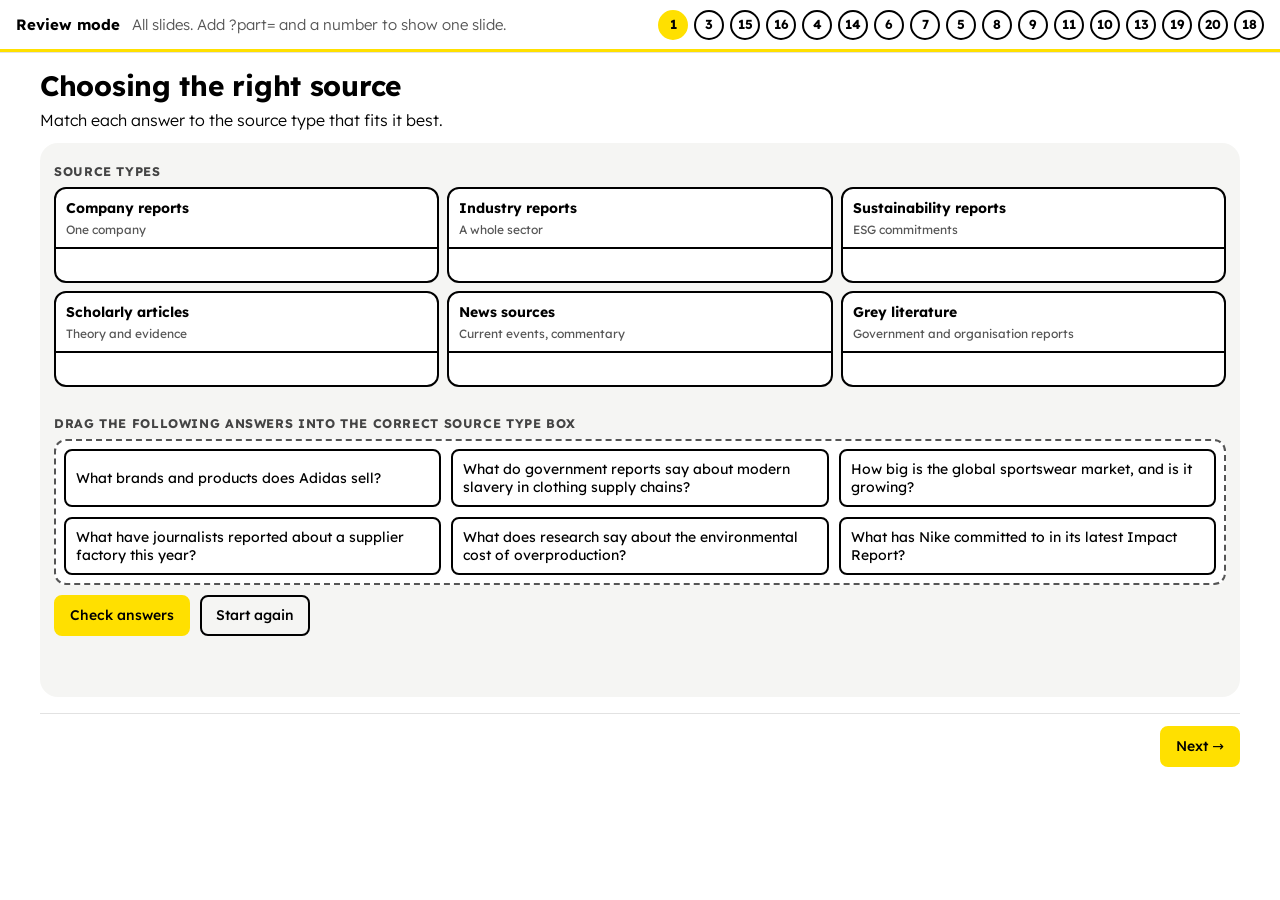
==== commit 3ede8fd3: "Add files via upload" ====
--- a/business-research.html
+++ b/business-research.html
@@ -676,7 +676,7 @@
 .barpage{display:none}
 .single .barpage.show{display:block}
 .single #p21 .in{padding:0;max-width:none}
-.single #p21{position:fixed;top:0;left:0;right:0;z-index:100}
+.single #p21{position:fixed;top:0;left:0;right:0;z-index:100;padding:0!important;margin:0!important;border:0!important;min-height:0!important;height:auto!important;background:transparent!important}
 .single #p21 .gbar{margin:0}
 .single body:has(#p21.show){overflow:hidden}
 </style>
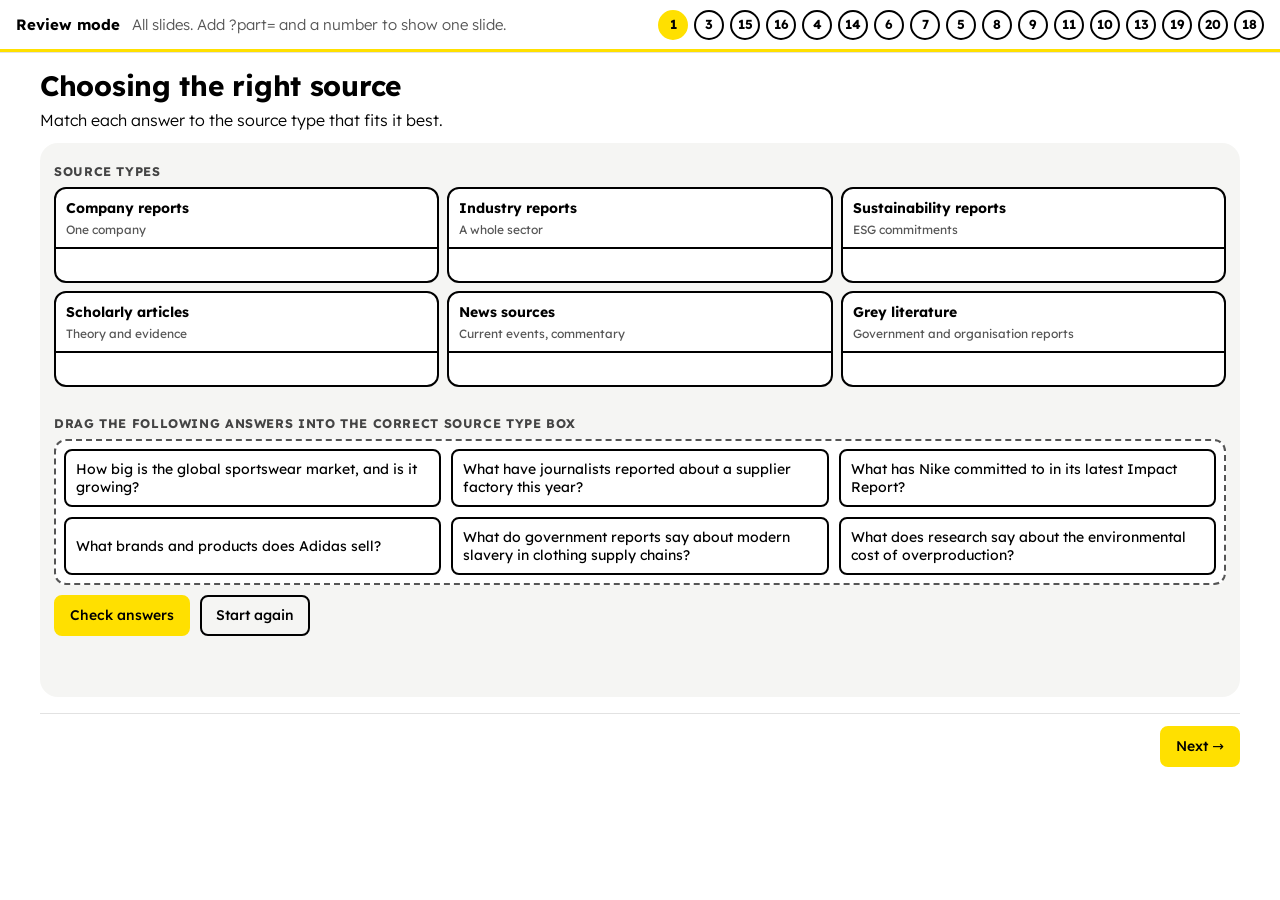
==== commit af2ccc60: "Move keyword bank to the right of the Boolean builder (part 14) Co-Authored-By: Claude Opus 5.5 <nor" ====
--- a/business-research.html
+++ b/business-research.html
@@ -558,7 +558,7 @@
 #p11 .mrow{padding:6px 10px}
 #p11 .video{max-width:none}
 #p11 .sdgl{grid-template-columns:minmax(0,0.9fr) minmax(0,1fr)}
-#p14 .bblay{grid-template-columns:300px minmax(0,1fr)}
+#p14 .bblay{grid-template-columns:minmax(0,1fr) 300px}#p14 .bblay>aside{order:2}
 #p14 .bank .tl{gap:4px}
 #p14 .tcap{font-size:12.5px;padding:2px 8px}
 #p14 .bank .tg{margin:8px 0 4px}
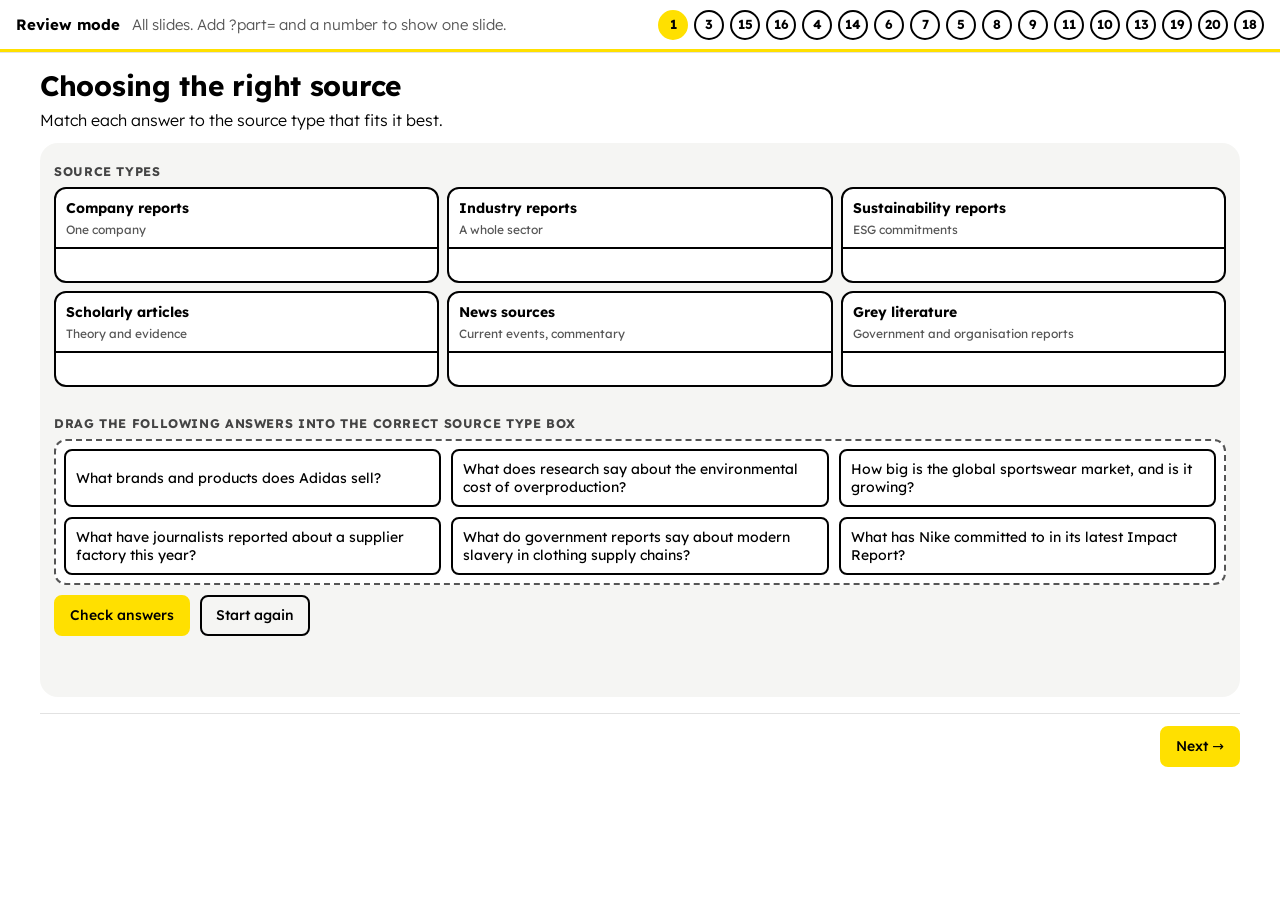
==== commit 816c09f7: "Change Practise to Practice on parts 5 and 14 Co-Authored-By: Claude Opus 5.5 <noreply@anthropic.com" ====
--- a/business-research.html
+++ b/business-research.html
@@ -890,7 +890,7 @@
 const FIELDS=[['','All fields'],['TI','Title'],['AB','Abstract'],['SU','Subject terms']];
 let rows=[{op:'',f:'',v:''},{op:'AND',f:'',v:''}],ticked=new Set(),everBad=false,showAll=false,msg='';
 const sim=$('#sim');
-function simHTML(){const n=rows[0].sum;return `<div class="bbtop"><div><p class="simhd">Practise searching your approved journals</p><p class="bbsub">A practice version of Business Source Premier. Follow the yellow numbers.</p></div><span class="bbtools"><button class="linkbtn" type="button" id="jEx">Load example</button><button class="linkbtn" type="button" id="jClr">Clear</button></span></div>
+function simHTML(){const n=rows[0].sum;return `<div class="bbtop"><div><p class="simhd">Practice searching your approved journals</p><p class="bbsub">A practice version of Business Source Premier. Follow the yellow numbers.</p></div><span class="bbtools"><button class="linkbtn" type="button" id="jEx">Load example</button><button class="linkbtn" type="button" id="jClr">Clear</button></span></div>
 <div class="jbox jsearch">${rows.map((r,i)=>`<div class="srow2">${i?`<select aria-label="Operator for row ${i+1}" data-r="${i}" data-k="op">${['AND','OR','NOT'].map(o=>`<option ${r.op===o?'selected':''}>${o}</option>`).join('')}</select>`:'<span></span>'}
 <div class="sfield">${i===0?`<input type="text" readonly class="${n?'jsum':''}" aria-label="Search box 1" value="${esc(n||'')}" placeholder="Your journals appear here">`:`<input type="text" aria-label="Search box 2, topic words" data-r="1" data-k="v" value="${esc(r.v)}" placeholder="Topic words, e.g. sustainability"><span class="gin2"><span class="popwrap"><button class="gnum" type="button" data-pop="jg3" aria-expanded="false" aria-label="Step 3: Add your topic words">3</button><div class="pop right" id="jg3" hidden role="dialog" aria-label="Add your topic words"><button class="pclose" type="button" aria-label="Close">×</button><p class="ph">3. Add your topic words</p><p>Type words for your topic, such as sustainability or modern slavery. Your search then finds articles on your topic from your approved journals only.</p></div></span></span>`}</div>
 <select aria-label="Field for row ${i+1}" data-r="${i}" data-k="f">${FIELDS.map(f=>`<option value="${f[0]}" ${r.f===f[0]?'selected':''}>${f[1]}</option>`).join('')}</select></div>`).join('')}</div>
@@ -1007,7 +1007,7 @@
  <button class="o" type="button" data-opt="ph" aria-pressed="${o.ph}" ${multi?'':'disabled'}>“ ” Exact phrase</button><button class="o" type="button" data-opt="tr" aria-pressed="${o.tr}">* Word endings</button><button class="o" type="button" data-opt="wc" aria-pressed="${o.wc}" ${sp?'':'disabled'}>? # Both spellings</button><button class="rm" type="button" data-remove>Remove word</button>
  ${!multi||!sp?`<span class="na">${[!multi?'Exact phrase: for two or more words':'',!sp?'Both spellings: not needed for this word':''].filter(Boolean).join(' · ')}</span>`:''}${w?`<span class="w8">${w}</span>`:''}${multi&&!o.ph?'<span class="w8">Without quotes, the words can appear anywhere.</span>':''}</div>`}
 function draw(focusSel){
- bb.innerHTML=`<div class="bbtop"><div><p class="simhd">Practise building a search</p><p class="bbsub">A practice version of Business Source Premier. Follow the yellow numbers.</p></div><span class="bbtools"><button class="linkbtn" type="button" id="bbEx">Load example</button><button class="linkbtn" type="button" id="bbClr">Clear</button></span></div>
+ bb.innerHTML=`<div class="bbtop"><div><p class="simhd">Practice building a search</p><p class="bbsub">A practice version of Business Source Premier. Follow the yellow numbers.</p></div><span class="bbtools"><button class="linkbtn" type="button" id="bbEx">Load example</button><button class="linkbtn" type="button" id="bbClr">Clear</button></span></div>
  ${rows.map((r,i)=>`<div class="brow ${i===active?'active':''}"><span class="op ${i?'':'blank'}">${i?'AND'+(i===1?' '+gbtn(2):''):''}</span>
  <div class="bzone" data-row="${i}" role="group" aria-label="Search row ${i+1}${i===active?' (selected)':''}" tabindex="0">${r.w.map((o,k)=>`${k?'<span class="orl" aria-hidden="true">OR</span>':''}<span class="cap"><button class="ct" type="button" data-r="${i}" data-k="${k}" aria-expanded="${!!(open&&open[0]===i&&open[1]===k)}" aria-label="${esc(fmt(o))}, options">${esc(fmt(o))}</button><button class="cx" type="button" data-rx="${i}" data-k="${k}" aria-label="Remove ${esc(o.t)}" title="Remove">×</button></span>`).join('')}
  ${r.w.length?'':`<span class="ph">${i===active?'Select words from the keyword bank':'Select to use this row'}</span>`}${i<2?`<span class="gin">${gbtn(i===0?1:3)}</span>`:''}${open&&open[0]===i&&r.w[open[1]]?menu(i,open[1]):''}</div>
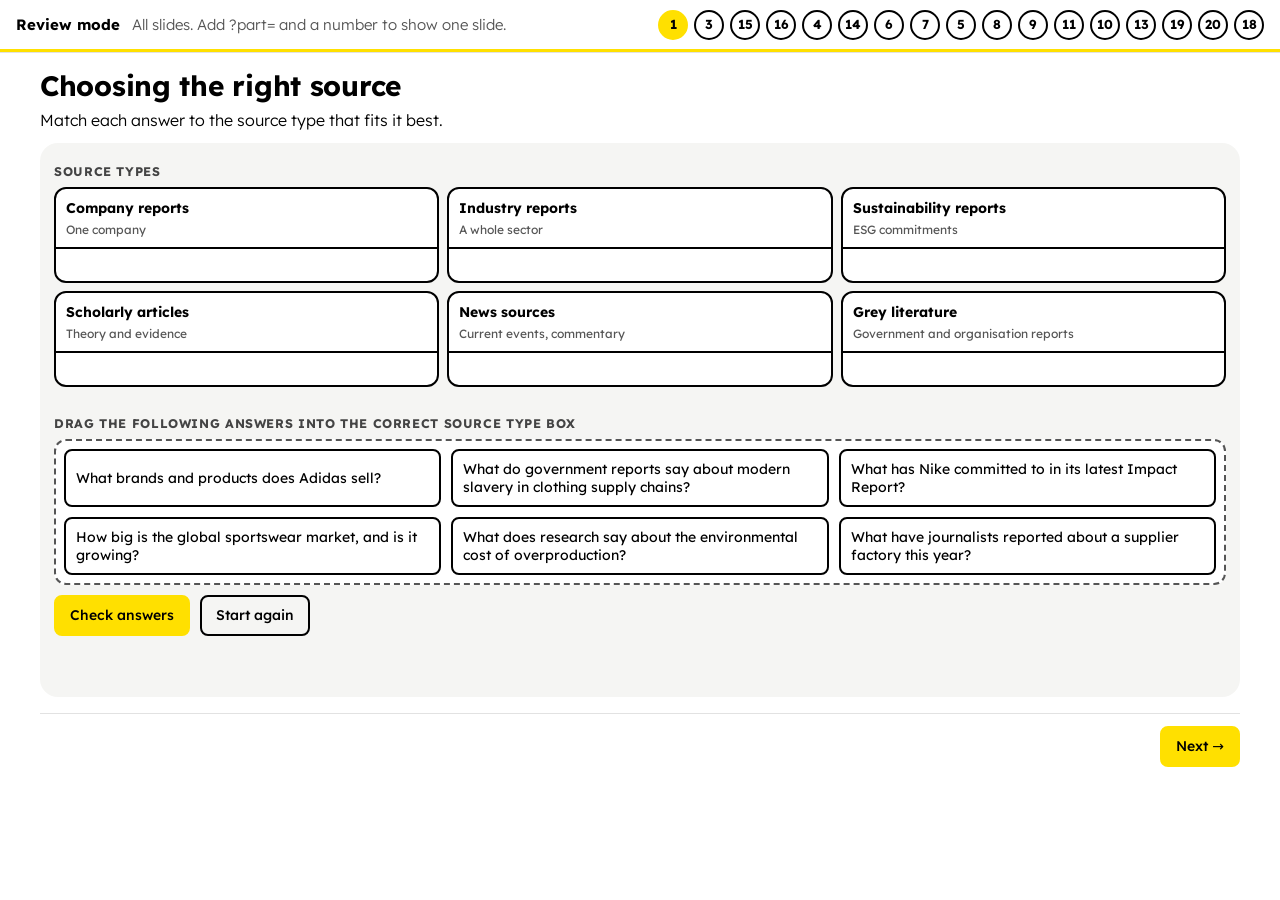
==== commit c69aefdb: "MGMT5050: pixel-art badge set on results page, toast and download image Co-Authored-By: Claude Opus " ====
--- a/business-research.html
+++ b/business-research.html
@@ -551,7 +551,7 @@
 .bcard{border:2px solid #111;border-radius:12px;padding:12px;text-align:center;background:var(--bg)}
 .bcard .bi{width:54px;height:54px;margin:0 auto 6px;border-radius:50%;background:var(--yellow);border:3px solid #111;display:grid;place-items:center;font-size:26px}
 .bcard b{display:block;font-size:14px}.bcard span{font-size:12px;color:#333}
-.bcard.off{opacity:.4}.bcard.off .bi{background:#ddd}
+.bcard .bimg{display:block;width:100%;max-width:134px;height:auto;margin:0 auto 6px;image-rendering:pixelated}.bcard.off .bimg{filter:grayscale(1) brightness(.8)}.bcard .bst{display:table;margin:6px auto 0;font-size:12px;font-weight:700;border-radius:999px;padding:1px 9px;background:#111;color:#fff}.bcard.off .bst{background:#e8e8e8;color:#111}.bcard.off{background:#f6f6f6}.toast .tb{width:52px;height:60px;image-rendering:pixelated;flex:none}
 .wallfoot{display:flex;gap:10px;align-items:center;margin-top:12px;flex-wrap:wrap}
 
 .reportlink{display:block}
@@ -790,6 +790,7 @@
 
 /* ---------- Gamification ---------- */
 const ACTS={1:['Choosing the right source','Source Finder','🧭'],3:['Pick the right place to search'],15:['Highlight the keywords','Keyword Finder','🖍️'],16:['Find sources for the 5Ws'],4:['Find sources for PESTEL','PESTEL Pro','🧩'],14:['Build a Boolean search','Boolean Builder','🧱'],6:['Boolean or natural language search?'],7:['Effective prompting','Prompt Builder','💬'],5:['Search your approved journals','Journal Hunter','📚'],8:['Searching for grey literature','Grey Literature Explorer','📄'],9:['Searching news media','News Searcher','📰'],11:['Find sources for the SDGs'],10:['Find out about ethical frameworks']};
+const BADGEIMG={"1": "[data-uri]", "15": "[data-uri]", "4": "[data-uri]", "14": "[data-uri]", "7": "[data-uri]", "5": "[data-uri]", "8": "[data-uri]", "9": "[data-uri]"};
 const ACT_ORDER=[1,3,15,16,4,14,6,7,5,8,9,11,10];
 const G=(function(){
   const KEY='br-mgmt5050-v1';let st={done:{},bonus:{}};
@@ -802,10 +803,10 @@
   const listeners=[];
   function render(){const b=$('#gbar');if(b){b.querySelector('.gp').textContent=points()+' points';b.querySelector('.gc').textContent=doneCount()+' of '+ACT_ORDER.length+' activities';b.querySelector('.gb').textContent=badges().length+(badges().length===1?' badge':' badges');b.querySelector('.gt span').style.width=(doneCount()/ACT_ORDER.length*100)+'%'}listeners.forEach(f=>f())}
   function share(){try{if(window.opener&&!window.opener.closed)window.opener.postMessage({t:'br-state',s:st},location.origin)}catch(e){}}
-  function toast(icon,title,sub){const t=document.createElement('div');t.className='toast';t.setAttribute('role','status');t.innerHTML=`<span class="ti">${icon}</span><span><b class="tk">${icon==='⭐'?'Activity complete':'Badge earned'}</b><b class="tt">${esc(title)}</b><span class="ts">${esc(sub)}</span></span>`;document.body.appendChild(t);requestAnimationFrame(()=>t.classList.add('on'));setTimeout(()=>{t.classList.remove('on');setTimeout(()=>t.remove(),400)},4200)}
+  function toast(icon,title,sub){const t=document.createElement('div');t.className='toast';t.setAttribute('role','status');t.innerHTML=`${String(icon).startsWith('data:')?`<img class="tb" src="${icon}" alt="">`:`<span class="ti">${icon}</span>`}<span><b class="tk">${icon==='⭐'?'Activity complete':'Badge earned'}</b><b class="tt">${esc(title)}</b><span class="ts">${esc(sub)}</span></span>`;document.body.appendChild(t);requestAnimationFrame(()=>t.classList.add('on'));setTimeout(()=>{t.classList.remove('on');setTimeout(()=>t.remove(),400)},4200)}
   function complete(part,perfect){part=String(part);let pts=0;const first=!st.done[part];if(first){st.done[part]=true;pts+=10}if(perfect&&!st.bonus[part]){st.bonus[part]=true;pts+=5}if(!pts)return;save();render();share();
     const a=ACTS[part]||[];const sub=`+${pts} points`+(perfect&&pts>=5?' (includes first-try bonus)':'');
-    if(first&&a[1])toast(a[2],a[1],sub);else toast('⭐',a[0]||'Activity',sub)}
+    if(first&&a[1])toast(BADGEIMG[part]||a[2],a[1],sub);else toast('⭐',a[0]||'Activity',sub)}
   window.addEventListener('message',e=>{if(e.origin!==location.origin||!e.data)return;if(e.data.t==='br-state'){if(merge(e.data.s)){save();render()}}else if(e.data.t==='br-req'){try{e.source.postMessage({t:'br-state',s:st},location.origin)}catch(x){}}});
   load();
   return{complete,render,points,doneCount,badges,state:()=>st,onChange:f=>listeners.push(f),init(){try{if(window.opener&&!window.opener.closed)window.opener.postMessage({t:'br-req'},location.origin)}catch(e){}render()}};
@@ -1126,7 +1127,6 @@
 {q:'A company report says it “supports SDG 12”. What should you check?',c:['Nothing, the claim is enough','The actions, evidence and date behind the claim'],a:1,why:'A stated link to an SDG is a claim. Look for the evidence behind it.'}],{onDone:(s,n,first)=>{stepDone=true;stepPerfect=s===n&&first;fin()}});})();
 
 /* ===== Badge wall (part 19) and badge image (part 20) ===== */
-const NOTO={"1": "[data-uri]", "4": "[data-uri]", "14": "[data-uri]", "5": "[data-uri]", "7": "[data-uri]", "8": "[data-uri]", "9": "[data-uri]", "15": "[data-uri]"};
 function loadImg(src){return new Promise(r=>{const i=new Image();i.onload=()=>r(i);i.onerror=()=>r(null);i.src=src})}
 async function badgeCanvas(st){const c=document.createElement('canvas');c.width=1200;c.height=630;const x=c.getContext('2d');
  const done=ACT_ORDER.filter(p=>st.done&&st.done[p]),bad=ACT_ORDER.filter(p=>ACTS[p][1]),earned=bad.filter(p=>st.done&&st.done[p]),pts=ACT_ORDER.reduce((s,p)=>s+(st.done&&st.done[p]?10:0)+(st.bonus&&st.bonus[p]?5:0),0);
@@ -1135,8 +1135,9 @@
  x.fillStyle='#000';x.font='bold 28px Arial';x.fillText('UNSW LIBRARY · MGMT5050',70,96);x.font='bold 78px Arial';x.fillText('Business',70,190);x.fillText('research skills',70,272);
  let y=320;if(earned.length>=6){x.font='bold 26px Arial';const t='Research Expert',w=x.measureText(t).width+44;x.fillStyle='#111';x.beginPath();x.roundRect?x.roundRect(70,y,w,46,23):x.rect(70,y,w,46);x.fill();x.fillStyle='#ffe000';x.fillText(t,92,y+32);y+=66}else y+=10;
  x.fillStyle='#000';x.font='30px Arial';x.fillText(`${earned.length} of 8 badges · ${pts} points`,70,y+24);y+=48;
- const imgs=await Promise.all(bad.map(p=>loadImg(NOTO[p])));
- bad.forEach((p,i)=>{const cx=101+i*76,cy=y+34;x.globalAlpha=earned.includes(p)?1:.3;x.fillStyle='#fff';x.beginPath();x.arc(cx,cy,31,0,Math.PI*2);x.fill();x.lineWidth=4;x.strokeStyle='#111';x.stroke();if(imgs[i])x.drawImage(imgs[i],cx-20,cy-20,40,40);x.globalAlpha=1});
+ const imgs=await Promise.all(bad.map(p=>loadImg(BADGEIMG[p])));x.imageSmoothingEnabled=false;
+ x.fillStyle='#10131f';x.beginPath();x.roundRect?x.roundRect(56,y-4,654,100,14):x.rect(56,y-4,654,100);x.fill();
+ bad.forEach((p,i)=>{const bx=66+i*80,on=earned.includes(p);x.save();if(!on){if('filter' in x)x.filter='grayscale(1) brightness(.75)';else x.globalAlpha=.45}if(imgs[i])x.drawImage(imgs[i],bx,y+6,67,77);x.restore()});
  x.fillStyle='#000';x.font='22px Arial';x.fillText(new Date().toLocaleDateString('en-AU',{day:'numeric',month:'long',year:'numeric'}),70,555);x.font='18px Arial';x.fillText('Recognises completion of tutorial activities only. Not a course mark.',70,590);
  const mx=980,my=315;x.fillStyle='#fff';x.beginPath();x.arc(mx,my,172,0,Math.PI*2);x.fill();x.fillStyle='#111';x.beginPath();x.arc(mx,my,160,0,Math.PI*2);x.fill();
  x.textAlign='center';x.textBaseline='alphabetic';x.fillStyle='#ffe000';x.font='bold 150px Arial';x.fillText(String(earned.length),mx,my+6);x.fillStyle='#fff';x.font='40px Arial';x.fillText('of 8',mx,my+58);x.font='bold 28px Arial';if('letterSpacing' in x){x.letterSpacing='6px';x.fillText('BADGES',mx+3,my+98);x.letterSpacing='0px'}else x.fillText('BADGES',mx,my+98);x.textAlign='left';
@@ -1145,7 +1146,7 @@
 function draw(){const st=G.state(),b=G.badges().length,pts=G.points(),dc=G.doneCount();
  const title=b>=6?'You’re a Research Expert! 🏆':dc>0?'Great work! 🎉':'Your results';
  w.innerHTML=`<div class="bh2"><p class="kick">MGMT5050 · Business research skills</p><p class="big">${title}</p><p class="sub">⭐ ${pts} points · ${dc} of ${ACT_ORDER.length} activities · ${b} of 8 badges</p></div>
- <div class="bgrid">${ACT_ORDER.filter(p=>ACTS[p][1]).map(p=>`<div class="bcard ${st.done[p]?'':'off'}"><div class="bi">${ACTS[p][2]}</div><b>${ACTS[p][1]}</b><span>${ACTS[p][0]}</span></div>`).join('')}</div>
+ <div class="bgrid">${ACT_ORDER.filter(p=>ACTS[p][1]).map(p=>`<div class="bcard ${st.done[p]?'':'off'}"><img class="bimg" src="${BADGEIMG[p]}" alt="" width="134" height="154"><b>${ACTS[p][1]}</b><span>${ACTS[p][0]}</span><span class="bst">${st.done[p]?'Earned':'Locked'}</span></div>`).join('')}</div>
  <div class="wallfoot"><button class="btn" type="button" id="dlb">Download your badge</button><span class="small muted">Opens your badge in a new window to save. Progress is saved in this browser only.</span></div><p class="small" style="margin:8px 0 0">ℹ️ Points and badges only show which tutorial activities you’ve completed. They aren’t marks and don’t count towards your course.</p><div></div><div id="inlinebadge"></div>`;
  $('#dlb').addEventListener('click',openBadge)}
 function openBadge(){const st=G.state();const u=location.href.split('?')[0]+'?part=20#s='+encodeURIComponent(btoa(JSON.stringify(st)));
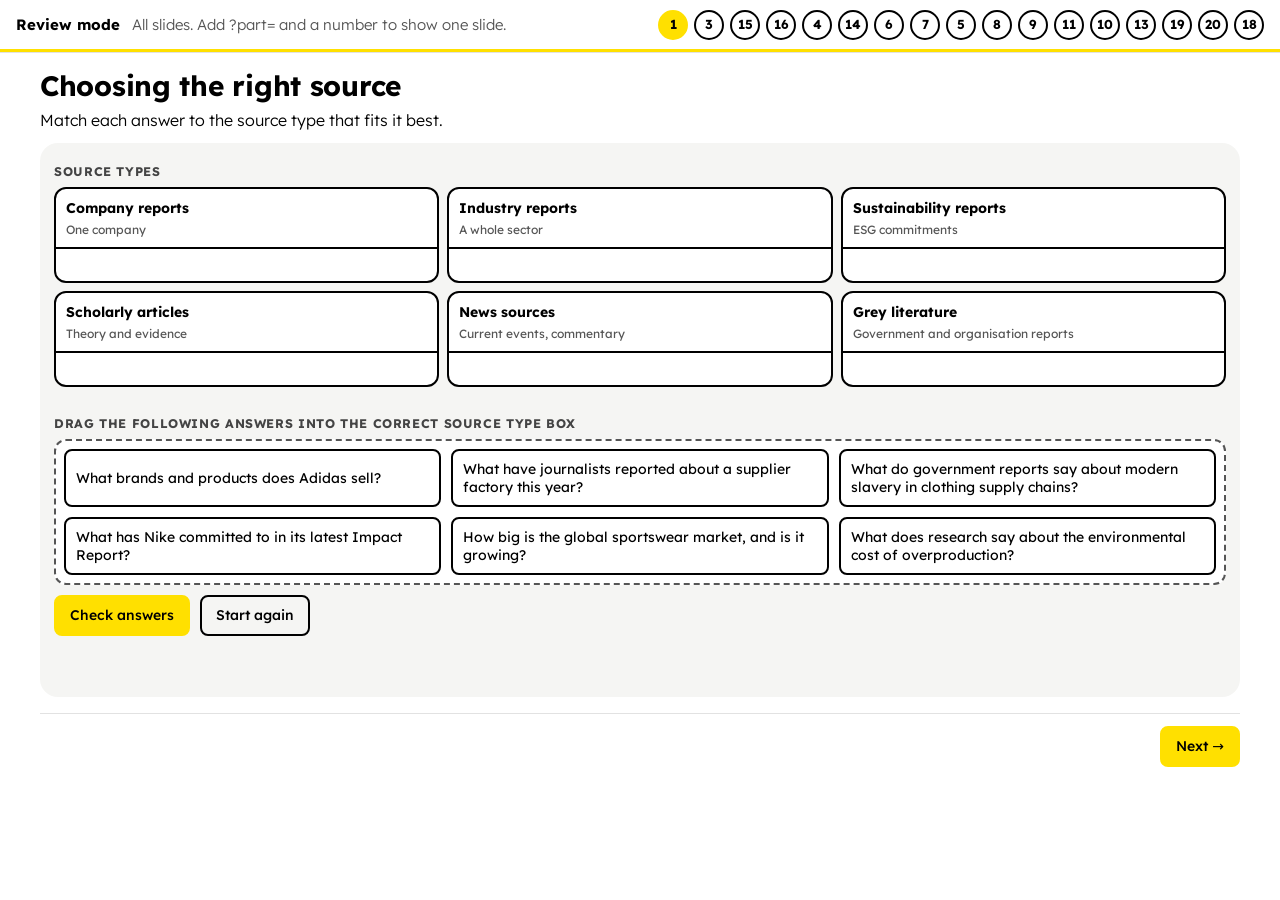
==== commit c754a262: "MGMT5050: PESTEL flip cards and 'Which W?' source cards with Answered bank Co-Authored-By: Claude Op" ====
--- a/business-research.html
+++ b/business-research.html
@@ -541,6 +541,37 @@
 .sdgl{display:grid;grid-template-columns:minmax(0,1fr) minmax(0,1fr);gap:14px;align-items:start}
 @media (max-width:820px){.sdgl{grid-template-columns:1fr}}
 .reportlink{display:flex;gap:10px;align-items:center;background:var(--soft);border-radius:8px;padding:8px 12px;margin:8px 0;font-size:14px}
+/* PESTEL flip cards */
+.fgrid{display:grid;grid-template-columns:repeat(3,minmax(0,1fr));gap:12px}
+@media (max-width:760px){.fgrid{grid-template-columns:repeat(2,minmax(0,1fr))}}
+@media (max-width:480px){.fgrid{grid-template-columns:minmax(0,1fr)}}
+.fc{font:inherit;text-align:left;border:2px solid var(--ink);border-radius:12px;min-height:160px;padding:14px;display:flex;flex-direction:column;justify-content:space-between;gap:10px;background:var(--bg);color:var(--ink);box-shadow:4px 4px 0 var(--yellow);cursor:pointer}
+.fc:hover{background:var(--soft)}.fc .fq{font-weight:600;font-size:15px;margin:0}.fc .fh{font-size:13px;color:var(--muted)}
+.fc.back{background:#111111;color:#ffffff;border-color:#111111;cursor:default}
+.fc.back .fcat{color:#ffe000;font-weight:700;font-size:19px;margin:0 0 4px}.fc.back .fwhy{font-size:14px;color:#e6e6e6;margin:0}
+.fc.back .flook{font-size:13.5px;border-top:1px dashed #ffe000;padding-top:8px;margin:0;color:#ffffff}.fc.back .flook b{color:#ffe000}
+@keyframes fcflip{from{transform:rotateY(90deg)}to{transform:none}}
+.fc.back.anim{animation:fcflip .35s ease-out}
+@media (prefers-reduced-motion:reduce){.fc.back.anim{animation:none}}
+.fstat{margin:12px 0 0;font-size:14px}
+/* 5Ws which W */
+.w5{display:grid;grid-template-columns:minmax(0,1.3fr) minmax(0,1fr);gap:18px;align-items:start}
+@media (max-width:760px){.w5{grid-template-columns:minmax(0,1fr)}}
+.w5src{border:2px solid var(--ink);border-radius:14px;padding:16px 18px;box-shadow:6px 6px 0 var(--yellow);position:relative;background:var(--bg)}
+.w5src .ty{font-size:12px;font-weight:700;letter-spacing:.06em;text-transform:uppercase;color:var(--muted);margin:0 0 4px}
+.w5src .ti{font-weight:700;font-size:18px;margin:0 0 6px}.w5src .ex{font-size:14px;margin:0}
+.w5src .ct{position:absolute;top:12px;right:14px;font-size:12px;color:var(--muted)}
+.w5btns{display:grid;grid-template-columns:repeat(5,minmax(0,1fr));gap:8px;margin-top:14px}
+@media (max-width:480px){.w5btns{grid-template-columns:repeat(3,minmax(0,1fr))}}
+.w5b{font:inherit;border:2px solid var(--ink);border-radius:10px;text-align:center;padding:10px 4px;font-weight:700;background:var(--bg);color:var(--ink);cursor:pointer}
+.w5b small{display:block;font-weight:300;font-size:12px;color:var(--muted)}
+.w5b:hover:not(:disabled){background:var(--soft)}
+.w5b.right{background:var(--good);border-color:var(--good);color:#fff}.w5b.right small{color:#fff}
+.w5b.wrong{border-color:var(--bad);text-decoration:line-through}.w5b:disabled{cursor:default}
+.w5ans{border:2px solid var(--line);border-radius:12px;padding:12px 14px;background:var(--panel)}
+.w5ans h3{margin:0 0 8px;font-size:15px}.w5ans ul{list-style:none;margin:0;padding:0;display:grid;gap:6px}
+.w5ans li{font-size:13.5px;border-left:4px solid var(--yellow);padding:2px 0 2px 8px}.w5ans li b{display:inline-block;min-width:3.6em}
+.w5ans .none{font-size:13.5px;color:var(--muted);margin:0}
 /* badge wall */
 .wall .bh2{background-color:#ffe000;background-image:linear-gradient(100deg,#ffe000 50%,rgba(255,224,0,0) 82%),repeating-linear-gradient(-6deg,rgba(255,255,255,0) 0,rgba(255,255,255,0) 11px,#fff 11px,#fff 14px);border-radius:8px;padding:22px 26px;color:#000;margin-bottom:12px}
 .wall .bh2 .kick{margin:0 0 4px;font-size:13px;font-weight:700;letter-spacing:.08em;text-transform:uppercase;max-width:none}
@@ -700,11 +731,11 @@
 <div class="actions"><button class="btn" type="button" id="hlShow">Show suggestions</button><button class="btn ghost" type="button" id="hlClear">Clear</button></div><p class="status" id="hlStatus" aria-live="polite"></p>
 <p class="cite" style="margin-top:8px"><b>Try a real article:</b> Dragomir, V.D. et al. (2026) ‘Assessing contributions to the UN Sustainable Development Goals through the European Sustainability Reporting Standards’, <i>Humanities and Social Sciences Communications</i>, 13, article 187. <a href="https://doi.org/10.1057/s41599-025-06485-1" target="_blank" rel="noopener">Open the article</a></p></div>
 <div class="nextbar"><button class="arrow" type="button" data-go="1">&larr; Previous</button><button class="btn" type="button" data-go="3">Next &rarr;</button></div></div></section>
-<section class="slide" id="p16" aria-labelledby="h16"><div class="in"><div class="sh"><h2 id="h16">Find sources for the 5Ws</h2></div><p class="lead">Choose the source most likely to answer each question.</p>
-<div class="stepper" id="a16"></div>
+<section class="slide" id="p16" aria-labelledby="h16"><div class="in"><div class="sh"><h2 id="h16">Find sources for the 5Ws</h2></div><p class="lead">Each card describes a source. Pick the W it helps you answer best.</p>
+<div id="a16"></div>
 <div class="nextbar"><button class="arrow" type="button" data-go="2">&larr; Previous</button><button class="btn" type="button" data-go="4">Next &rarr;</button></div></div></section>
-<section class="slide" id="p4" aria-labelledby="h4"><div class="in"><div class="sh"><h2 id="h4">Find sources for PESTEL</h2></div><p class="lead">Match each answer to a PESTEL category.</p>
-<div class="panel sorter across" id="a4"></div>
+<section class="slide" id="p4" aria-labelledby="h4"><div class="in"><div class="sh"><h2 id="h4">Find sources for PESTEL</h2></div><p class="lead">Guess the PESTEL factor for each question, then flip the card to check it and see where to look.</p>
+<div id="a4"></div>
 <div class="nextbar"><button class="arrow" type="button" data-go="3">&larr; Previous</button><button class="btn" type="button" data-go="5">Next &rarr;</button></div></div></section>
 <section class="slide" id="p14" aria-labelledby="h14"><div class="in"><div class="sh"><h2 id="h14">Build a Boolean search</h2></div><div class="bblay"><aside class="bank" aria-labelledby="bankh"><h3 id="bankh">Keyword bank</h3><p class="hint2">Select a word to add it to the highlighted row.</p><div id="tray"></div>
 <div class="own"><label for="ownin">Add your own word</label><input type="text" id="ownin" placeholder="Type a word, then press Enter"></div></aside><div class="bb" id="bb"></div></div>
@@ -951,20 +982,49 @@
 {q:'You need to know about a recent change to supply-chain laws.',c:D,a:4,why:'Government sites and credible news cover current regulation.'}],{part:3});}
 
 /* ===== Slide 4: PESTEL ===== */
-if($('#a4'))makeSorter($('#a4'),{part:4,binsFirst:true,binsLabel:'PESTEL categories',poolLabel:'Drag the following answers into the correct PESTEL category box',bins:[{id:'P',label:'Political'},{id:'E',label:'Economic'},{id:'S',label:'Social'},{id:'T',label:'Technological'},{id:'N',label:'Environmental'},{id:'L',label:'Legal'}],items:[
-{t:'How stable are the governments in countries where sportswear is made?',a:'P',why:'Government stability is a political factor.'},
-{t:'How do exchange rates affect the price of imported sportswear?',a:'E',why:'Exchange rates and prices are economic factors.'},
-{t:'How do attitudes to fast fashion differ between age groups?',a:'S',why:'Attitudes and consumer behaviour are social factors.'},
-{t:'What tools can trace materials through a supply chain?',a:'T',why:'Tracing tools are technological.'},
-{t:'How much water does textile production use?',a:'N',why:'Water use is an environmental factor.'},
-{t:'What laws require large companies to report on modern slavery risks?',a:'L',why:'Reporting duties set by law are legal factors.'}]});
+(function(){const root=$('#a4');if(!root)return;
+const C=[
+{q:'How stable are the governments in countries where sportswear is made?',cat:'Political',why:'Government stability is a political factor.',look:'News databases such as Factiva, and government websites.'},
+{q:'How do exchange rates affect the price of imported sportswear?',cat:'Economic',why:'Exchange rates and prices are economic factors.',look:'Industry reports such as IBISWorld, and the Australian Bureau of Statistics.'},
+{q:'How do attitudes to fast fashion differ between age groups?',cat:'Social',why:'Attitudes and consumer behaviour are social factors.',look:'Scholarly articles, news and consumer surveys.'},
+{q:'What tools can trace materials through a supply chain?',cat:'Technological',why:'Tracing tools are technological.',look:'Industry reports and trade news.'},
+{q:'How much water does textile production use?',cat:'Environmental',why:'Water use is an environmental factor.',look:'Company sustainability reports, and UN and government reports.'},
+{q:'What laws require large companies to report on modern slavery risks?',cat:'Legal',why:'Reporting duties set by law are legal factors.',look:'Government websites and the Federal Register of Legislation.'}];
+const flipped=new Set();
+root.innerHTML=`<div class="fgrid">${C.map((c,k)=>`<button class="fc" type="button" data-k="${k}"><p class="fq">${esc(c.q)}</p><span class="fh" aria-hidden="true">↻ Select to flip</span><span class="sr">Flip card to see the PESTEL factor</span></button>`).join('')}</div><p class="fstat" aria-live="polite">0 of ${C.length} cards flipped. Flip them all to complete the activity.</p>`;
+const stat=root.querySelector('.fstat');
+root.querySelectorAll('.fc').forEach(b=>b.addEventListener('click',()=>{const k=+b.dataset.k,c=C[k];
+  const d=document.createElement('div');d.className='fc back anim';d.tabIndex=-1;d.setAttribute('role','group');d.setAttribute('aria-label',c.q);
+  d.innerHTML=`<div><p class="fcat">${esc(c.cat)}</p><p class="fwhy">${esc(c.why)}</p></div><p class="flook"><b>Where to look</b> ${esc(c.look)}</p>`;
+  b.replaceWith(d);d.focus();flipped.add(k);
+  stat.textContent=flipped.size<C.length?`${c.cat}. ${flipped.size} of ${C.length} cards flipped.`:`${c.cat}. All ${C.length} cards flipped. Activity complete.`;
+  if(flipped.size===C.length)G.complete(4,true)}))})();
 
 /* ===== Slide 16: 5Ws ===== */
-if($('#a16'))makeStepper($('#a16'),[
-{q:'Which source might show where a company operates or sources its products (the “where”)?',c:['A company or sustainability report','An ethics textbook','A social media post'],a:0,why:'Company and sustainability reports may list operating or supplier locations. Check the date.'},
-{q:'Which source could show how much a company emits or wastes (the “what”)?',c:['A sustainability or impact report','A product advertisement','A fan forum'],a:0,why:'Sustainability reports set out emissions and waste figures. Check how they’re measured and the year.'},
-{q:'Which sources could show how an issue has developed over time (the “when”)?',c:['Only this week’s news','News archives and scholarly articles from several years','One company press release'],a:1,why:'Sources from several years show how an issue has developed.'},
-{q:'Which source could explain who is affected by an issue (the “who”)?',c:['Research and credible news on workers, communities or consumers','The company’s logo guidelines','A product catalogue'],a:0,why:'Research and credible news describe the people and groups affected.'}],{part:16});
+(function(){const root=$('#a16');if(!root)return;
+const W=[['Who','is affected'],['What','is done'],['Where','it happens'],['When','over time'],['Why','it matters']];
+const S=[
+{ty:'Company document',ti:'A brand’s published list of supplier factories',ex:'Factory names, addresses and countries, updated by the company.',a:'Where',short:'Supplier factory list',why:'Supplier lists show where products are made. Check when the list was last updated.'},
+{ty:'Company report',ti:'A company’s latest sustainability or impact report',ex:'Figures on emissions, water use and waste, with targets.',a:'What',short:'Sustainability or impact report',why:'Impact reports set out what a company does and measures. Remember it’s the company’s own view.'},
+{ty:'News database',ti:'News coverage of garment worker safety across ten years',ex:'Articles from a news database such as Factiva, from 2013 to today.',a:'When',short:'Ten years of news coverage',why:'Coverage across many years shows how an issue has developed over time.'},
+{ty:'Scholarly article',ti:'A study based on interviews with garment workers',ex:'Researchers report workers’ pay, hours and conditions in their own words.',a:'Who',short:'Study interviewing workers',why:'Research with workers shows who is affected and how.'},
+{ty:'Scholarly article',ti:'An article applying ethical frameworks to fast fashion',ex:'Weighs harms and duties to argue what brands should do.',a:'Why',short:'Ethics article on fast fashion',why:'Ethical analysis explains why an issue matters.'}];
+let i=0,miss=0,ans=[];
+function answered(){return `<div class="w5ans"><h3>Answered</h3>${ans.length?`<ul>${ans.map(x=>`<li><b>${x.a}</b> ${esc(x.short)}</li>`).join('')}</ul>`:'<p class="none">Your answers will appear here.</p>'}</div>`}
+function draw(focus){
+  if(i>=S.length){root.innerHTML=`<div class="w5"><div class="w5src"><p class="ti" tabindex="-1">All done</p><p class="ex">You matched all ${S.length} sources${miss?'':' on the first try'}. Use the 5Ws to plan which sources you need for your report.</p><div class="actions" style="margin-top:12px"><button class="btn ghost" type="button" data-again>Start again</button></div></div>${answered()}</div>`;
+    root.querySelector('[data-again]').addEventListener('click',()=>{i=0;miss=0;ans=[];draw(true)});if(focus)root.querySelector('.ti').focus();G.complete(16,miss===0);return}
+  const c=S[i];
+  root.innerHTML=`<div class="w5"><div><div class="w5src"><span class="ct">${i+1} of ${S.length}</span><p class="ty">${esc(c.ty)}</p><p class="ti" tabindex="-1">${esc(c.ti)}</p><p class="ex">${esc(c.ex)}</p></div>
+  <div class="w5btns" role="group" aria-label="Which W does this source answer?">${W.map(([w,sub])=>`<button class="w5b" type="button" data-w="${w}">${w}<small>${sub}</small></button>`).join('')}</div>
+  <p class="st-fb" aria-live="polite"></p><div class="st-nav"><button class="btn" type="button" data-nx hidden>${i<S.length-1?'Next source →':'Finish'}</button></div></div>${answered()}</div>`;
+  const fb=root.querySelector('.st-fb'),nx=root.querySelector('[data-nx]');
+  root.querySelectorAll('.w5b').forEach(b=>b.addEventListener('click',()=>{
+    if(b.dataset.w===c.a){b.classList.add('right');root.querySelectorAll('.w5b').forEach(x=>x.disabled=true);fb.innerHTML=`<span class="v ok">Right.</span> ${esc(c.why)}`;ans.push(c);
+      root.querySelector('.w5ans').outerHTML=answered();nx.hidden=false;nx.focus()}
+    else{b.classList.add('wrong');b.disabled=true;miss++;fb.innerHTML=`<span class="v no">Not quite.</span> Try another W.`}}));
+  nx.addEventListener('click',()=>{i++;draw(true)});if(focus)root.querySelector('.ti').focus()}
+draw(false)})();
 
 /* ===== Slide 15: Highlight the keywords ===== */
 (function(){const qh=$('#qline');if(!qh)return;
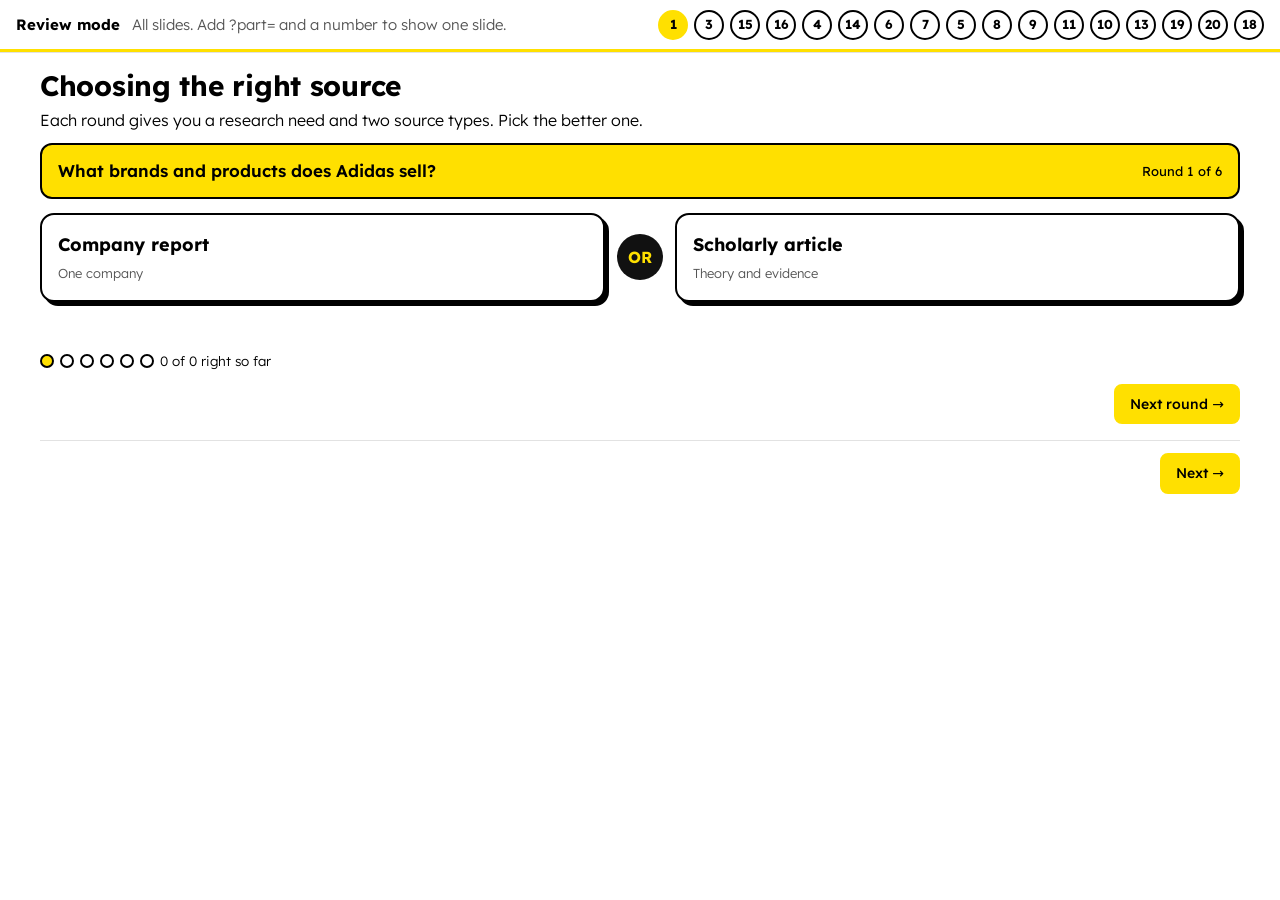
==== commit fd130d75: "MGMT5050: Choosing the right source as head-to-head rounds Co-Authored-By: Claude Opus 5.5 <noreply@" ====
--- a/business-research.html
+++ b/business-research.html
@@ -541,6 +541,20 @@
 .sdgl{display:grid;grid-template-columns:minmax(0,1fr) minmax(0,1fr);gap:14px;align-items:start}
 @media (max-width:820px){.sdgl{grid-template-columns:1fr}}
 .reportlink{display:flex;gap:10px;align-items:center;background:var(--soft);border-radius:8px;padding:8px 12px;margin:8px 0;font-size:14px}
+/* Choosing the right source: head-to-head rounds */
+.tt-need{max-width:none;background:var(--yellow);color:#000;border:2px solid var(--ink);border-radius:12px;padding:12px 16px;font-weight:600;font-size:17px;display:flex;justify-content:space-between;gap:12px;align-items:center;margin:0}
+.tt-need small{font-weight:400;font-size:13px;white-space:nowrap}
+.tt-vs{display:grid;grid-template-columns:minmax(0,1fr) auto minmax(0,1fr);gap:12px;align-items:stretch;margin-top:14px}
+@media (max-width:560px){.tt-vs{grid-template-columns:minmax(0,1fr)}.tt-or{justify-self:center}}
+.tt-opt{font:inherit;text-align:left;border:2px solid var(--ink);border-radius:14px;padding:16px;background:var(--bg);color:var(--ink);box-shadow:4px 4px 0 var(--ink);display:flex;flex-direction:column;gap:4px;cursor:pointer}
+.tt-opt:hover:not(:disabled){background:var(--soft)}
+.tt-opt .n{font-weight:700;font-size:18px}.tt-opt .h{font-size:13px;color:var(--muted)}
+.tt-opt.right{border-color:var(--good);box-shadow:4px 4px 0 var(--good)}.tt-opt.right .n::before{content:"✓ ";color:var(--good)}
+.tt-opt.wrong{border-color:var(--bad);box-shadow:4px 4px 0 var(--bad)}.tt-opt.wrong .n::before{content:"✗ ";color:var(--bad)}
+.tt-opt:disabled{cursor:default}
+.tt-or{align-self:center;font-weight:700;background:#111;color:#ffe000;border-radius:999px;width:46px;height:46px;display:grid;place-items:center}
+.tt-dots{display:flex;gap:6px;margin-top:12px;align-items:center;font-size:13.5px}
+.tt-dot{width:14px;height:14px;border-radius:50%;border:2px solid var(--ink)}.tt-dot.ok{background:var(--good);border-color:var(--good)}.tt-dot.no{background:var(--bad);border-color:var(--bad)}.tt-dot.cur{background:var(--yellow)}
 /* PESTEL flip cards */
 .fgrid{display:grid;grid-template-columns:repeat(3,minmax(0,1fr));gap:12px}
 @media (max-width:760px){.fgrid{grid-template-columns:repeat(2,minmax(0,1fr))}}
@@ -716,8 +730,8 @@
 <header class="top"><span class="brand">Review mode</span><span class="ttl">All slides. Add ?part= and a number to show one slide.</span>
 <nav class="dots" aria-label="Slides"><button class="dot" type="button" data-go="0" aria-label="Go to Choosing the right source (part 1)">1</button><button class="dot" type="button" data-go="1" aria-label="Go to Pick the right place to search (part 3)">3</button><button class="dot" type="button" data-go="2" aria-label="Go to Highlight the keywords (part 15)">15</button><button class="dot" type="button" data-go="3" aria-label="Go to Find sources for the 5Ws (part 16)">16</button><button class="dot" type="button" data-go="4" aria-label="Go to Find sources for PESTEL (part 4)">4</button><button class="dot" type="button" data-go="5" aria-label="Go to Build a Boolean search (part 14)">14</button><button class="dot" type="button" data-go="6" aria-label="Go to Boolean or natural language search? (part 6)">6</button><button class="dot" type="button" data-go="7" aria-label="Go to Effective prompting (part 7)">7</button><button class="dot" type="button" data-go="8" aria-label="Go to Search your approved journals (part 5)">5</button><button class="dot" type="button" data-go="9" aria-label="Go to Searching for grey literature (part 8)">8</button><button class="dot" type="button" data-go="10" aria-label="Go to Searching news media (part 9)">9</button><button class="dot" type="button" data-go="11" aria-label="Go to Find sources for the SDGs (part 11)">11</button><button class="dot" type="button" data-go="12" aria-label="Go to Find out about ethical frameworks (part 10)">10</button><button class="dot" type="button" data-go="13" aria-label="Go to We’re here to help (part 13)">13</button><button class="dot" type="button" data-go="14" aria-label="Go to Your results (part 19)">19</button><button class="dot" type="button" data-go="15" aria-label="Go to Your badge (part 20)">20</button><button class="dot" type="button" data-go="16" aria-label="Go to UNSW Library website (part 18)">18</button></nav></header>
 <main class="deck" id="deck">
-<section class="slide" id="p1" aria-labelledby="h1"><div class="in"><div class="sh"><h2 id="h1">Choosing the right source</h2></div><p class="lead">Match each answer to the source type that fits it best.</p>
-<div class="panel" id="a1"></div>
+<section class="slide" id="p1" aria-labelledby="h1"><div class="in"><div class="sh"><h2 id="h1">Choosing the right source</h2></div><p class="lead">Each round gives you a research need and two source types. Pick the better one.</p>
+<div id="a1"></div>
 <div class="nextbar"><span></span><button class="btn" type="button" data-go="1">Next &rarr;</button></div></div></section>
 <section class="slide" id="p3" aria-labelledby="h3"><div class="in"><div class="sh"><h2 id="h3">Pick the right place to search</h2></div><p class="lead">Read each question, then choose the best place to start.</p>
 <div class="stepper" id="a3"></div>
@@ -951,15 +965,29 @@
 renderSim();
 
 /* ===== Slide 1: Choosing the right source ===== */
-if($('#a1'))makeSorter($('#a1'),{part:1,binsFirst:true,cols:3,binsLabel:'Source types',poolLabel:'Drag the following answers into the correct source type box',bins:[
- {id:'co',label:'Company reports',hint:'One company'},{id:'in',label:'Industry reports',hint:'A whole sector'},{id:'su',label:'Sustainability reports',hint:'ESG commitments'},
- {id:'ac',label:'Scholarly articles',hint:'Theory and evidence'},{id:'ne',label:'News sources',hint:'Current events, commentary'},{id:'gr',label:'Grey literature',hint:'Government and organisation reports'}],items:[
- {t:'What brands and products does Adidas sell?',a:'co',why:'A question about one company fits a company report.'},
- {t:'How big is the global sportswear market, and is it growing?',a:'in',why:'Market size and growth are covered in industry reports.'},
- {t:'What has Nike committed to in its latest Impact Report?',a:['su','co'],why:'Nike’s Impact Report is its sustainability report. Remember it presents the company’s own view.'},
- {t:'What does research say about the environmental cost of overproduction?',a:'ac',why:'Scholarly articles bring theory and evidence together.'},
- {t:'What have journalists reported about a supplier factory this year?',a:'ne',why:'News gives current events and outside views. Check who published it and when.'},
- {t:'What do government reports say about modern slavery in clothing supply chains?',a:'gr',why:'Government and organisation reports are grey literature: official, often free, and usually a PDF.'}]});
+(function(){const root=$('#a1');if(!root)return;
+const T={co:['Company report','One company'],in:['Industry report','A whole sector'],su:['Sustainability report','ESG commitments'],ac:['Scholarly article','Theory and evidence'],ne:['News source','Current events, commentary'],gr:['Grey literature','Government and organisation reports']};
+const R=[
+{q:'What brands and products does Adidas sell?',o:['co','ac'],a:'co',why:'A question about one company fits a company report.'},
+{q:'How big is the global sportswear market, and is it growing?',o:['co','in'],a:'in',why:'Market size and growth are covered in industry reports.'},
+{q:'What has Nike committed to in its latest Impact Report?',o:['su','ne'],a:'su',why:'Nike’s Impact Report is its sustainability report. Remember it presents the company’s own view.'},
+{q:'What does research say about the environmental cost of overproduction?',o:['ac','co'],a:'ac',why:'Scholarly articles bring theory and evidence together.'},
+{q:'What have journalists reported about a supplier factory this year?',o:['in','ne'],a:'ne',why:'News gives current events and outside views. Check who published it and when.'},
+{q:'What do government reports say about modern slavery in clothing supply chains?',o:['gr','su'],a:'gr',why:'Government and organisation reports are grey literature: official, often free, and usually a PDF.'}];
+let i=0,res=[];
+function dots(){return `<div class="tt-dots"><span aria-hidden="true" style="display:flex;gap:6px">${R.map((_,k)=>`<span class="tt-dot ${k<res.length?(res[k]?'ok':'no'):k===i?'cur':''}"></span>`).join('')}</span><span>${res.filter(Boolean).length} of ${res.length} right so far</span></div>`}
+function draw(focus){
+  if(i>=R.length){const n=res.filter(Boolean).length;root.innerHTML=`<p class="tt-need" tabindex="-1">You got ${n} of ${R.length} right.<small>All done</small></p>${dots()}<div class="actions" style="margin-top:12px"><button class="btn ghost" type="button" data-again>Start again</button></div>`;
+    root.querySelector('[data-again]').addEventListener('click',()=>{i=0;res=[];draw(true)});if(focus)root.querySelector('.tt-need').focus();G.complete(1,n===R.length);return}
+  const r=R[i],[a,b]=r.o;
+  const opt=k=>`<button class="tt-opt" type="button" data-k="${k}"><span class="n">${T[k][0]}</span><span class="h">${T[k][1]}</span></button>`;
+  root.innerHTML=`<p class="tt-need" tabindex="-1">${esc(r.q)}<small>Round ${i+1} of ${R.length}</small></p><div class="tt-vs" role="group" aria-label="Pick the better source type">${opt(a)}<span class="tt-or" aria-hidden="true">OR</span>${opt(b)}</div><p class="st-fb" aria-live="polite"></p>${dots()}<div class="st-nav"><button class="btn" type="button" data-nx hidden>${i<R.length-1?'Next round →':'See your score'}</button></div>`;
+  const fb=root.querySelector('.st-fb'),nx=root.querySelector('[data-nx]');
+  root.querySelectorAll('.tt-opt').forEach(btn=>btn.addEventListener('click',()=>{const ok=btn.dataset.k===r.a;res.push(ok);
+    root.querySelectorAll('.tt-opt').forEach(x=>{x.disabled=true;if(x.dataset.k===r.a)x.classList.add('right')});if(!ok)btn.classList.add('wrong');
+    fb.innerHTML=`<span class="v ${ok?'ok':'no'}">${ok?'Right.':'Not quite.'}</span> ${esc(r.why)}`;root.querySelector('.tt-dots').outerHTML=dots();nx.hidden=false;nx.focus()}));
+  nx.addEventListener('click',()=>{i++;draw(true)});if(focus)root.querySelector('.tt-need').focus()}
+draw(false)})();
 
 /* ===== Slide 2: Selecting the right report ===== */
 (function(){const host=$('#a2');if(!host)return;
